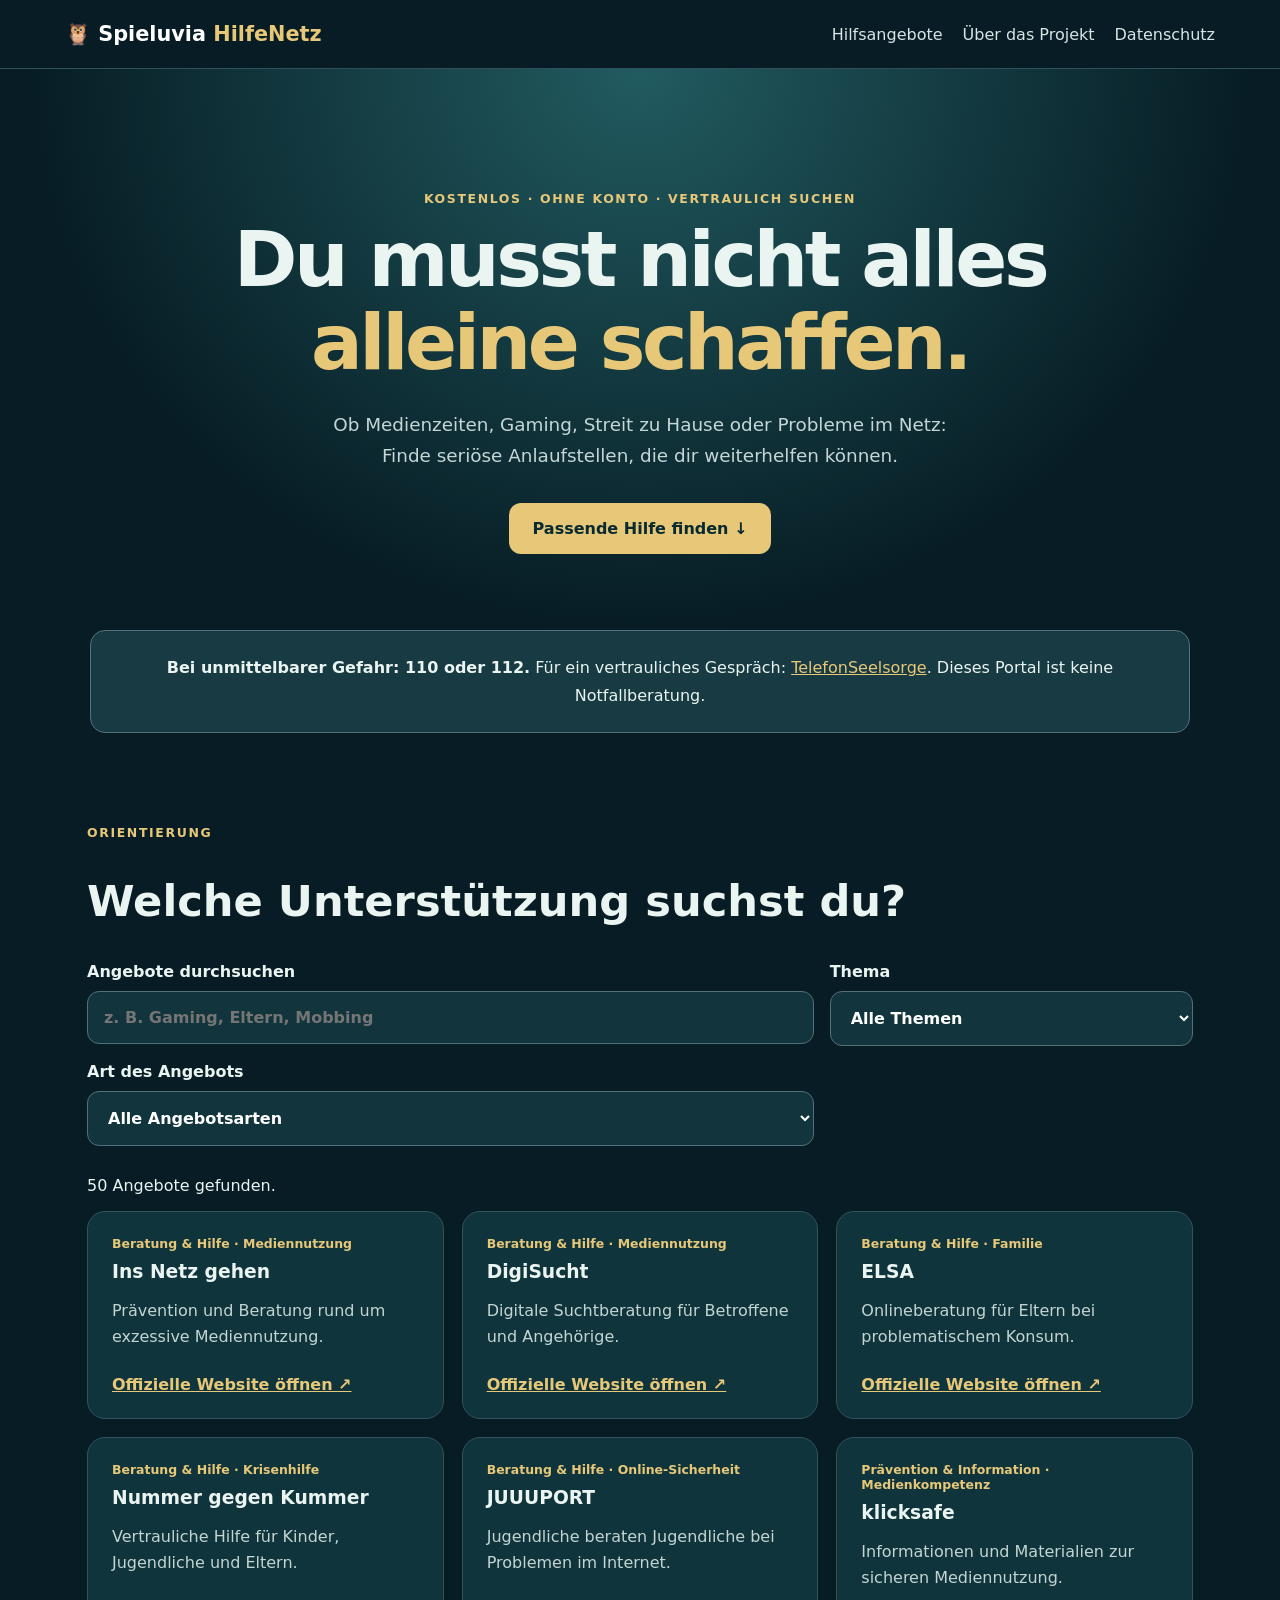
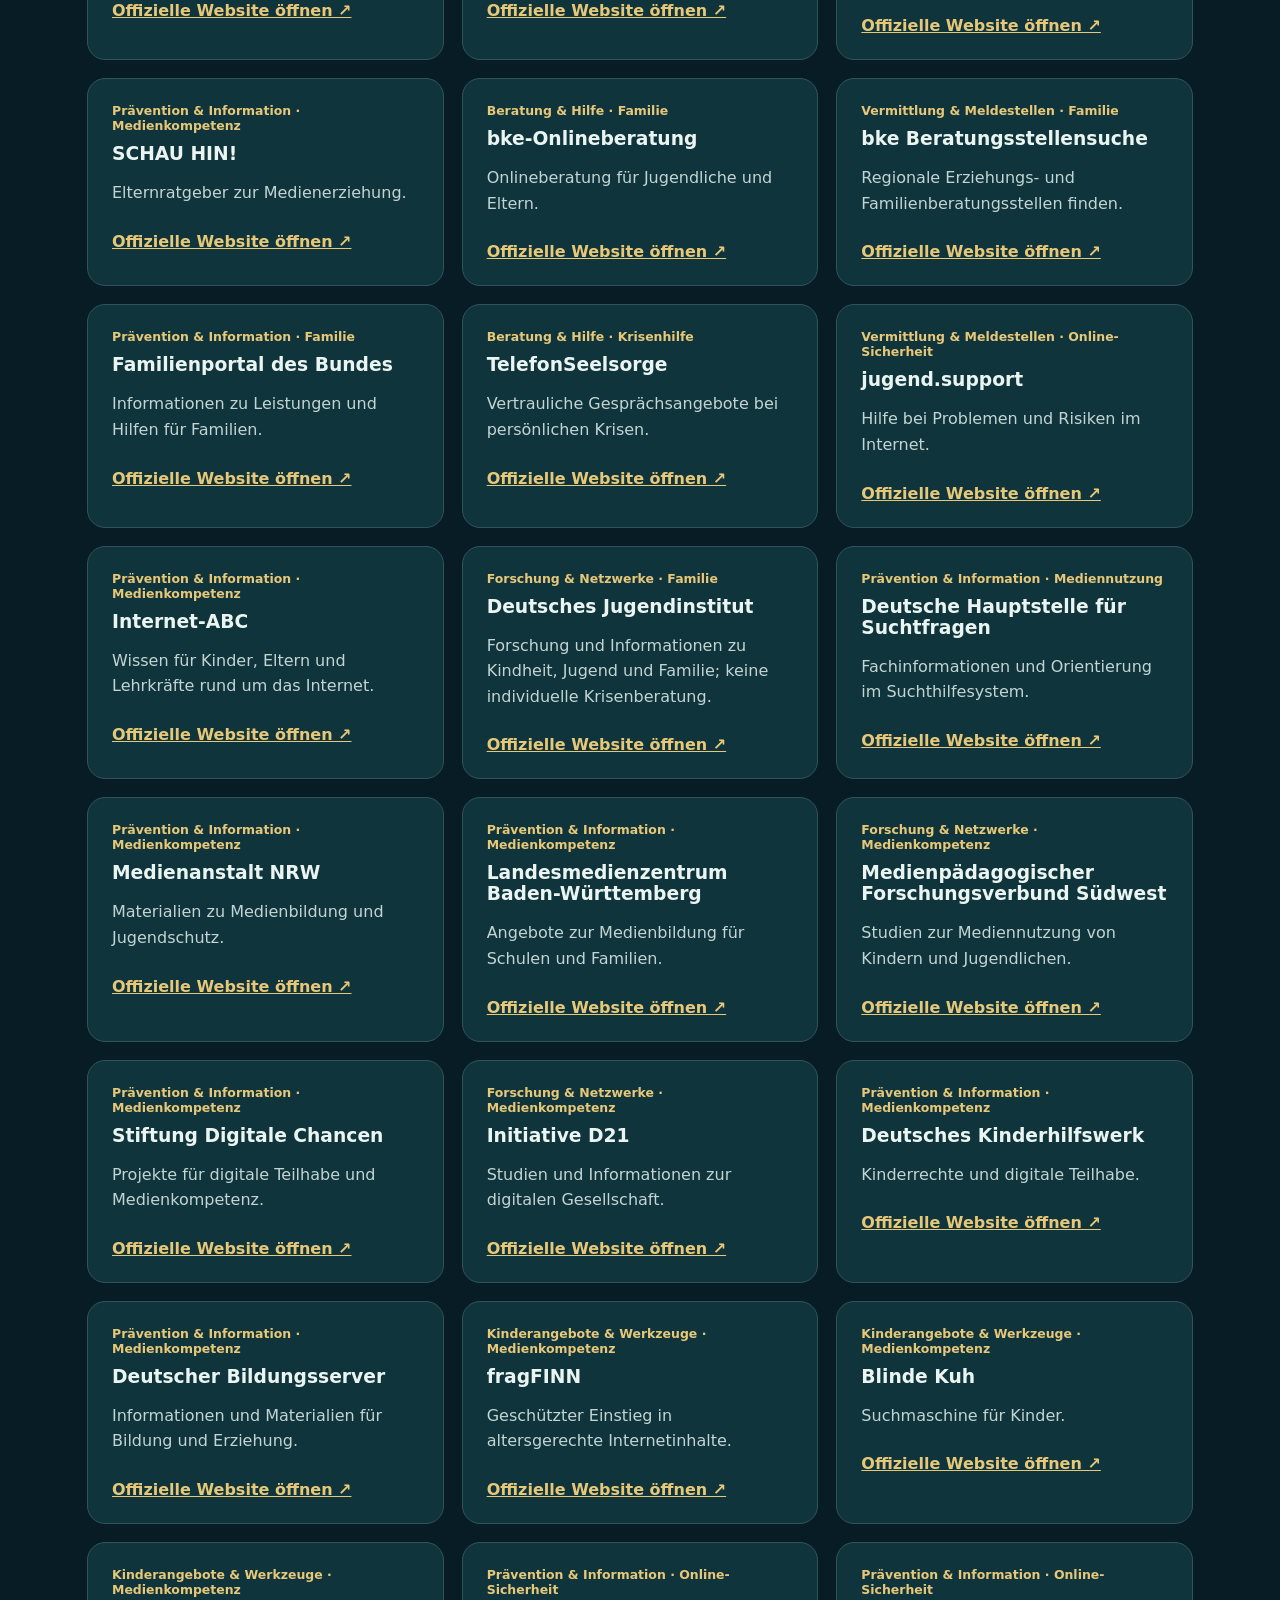
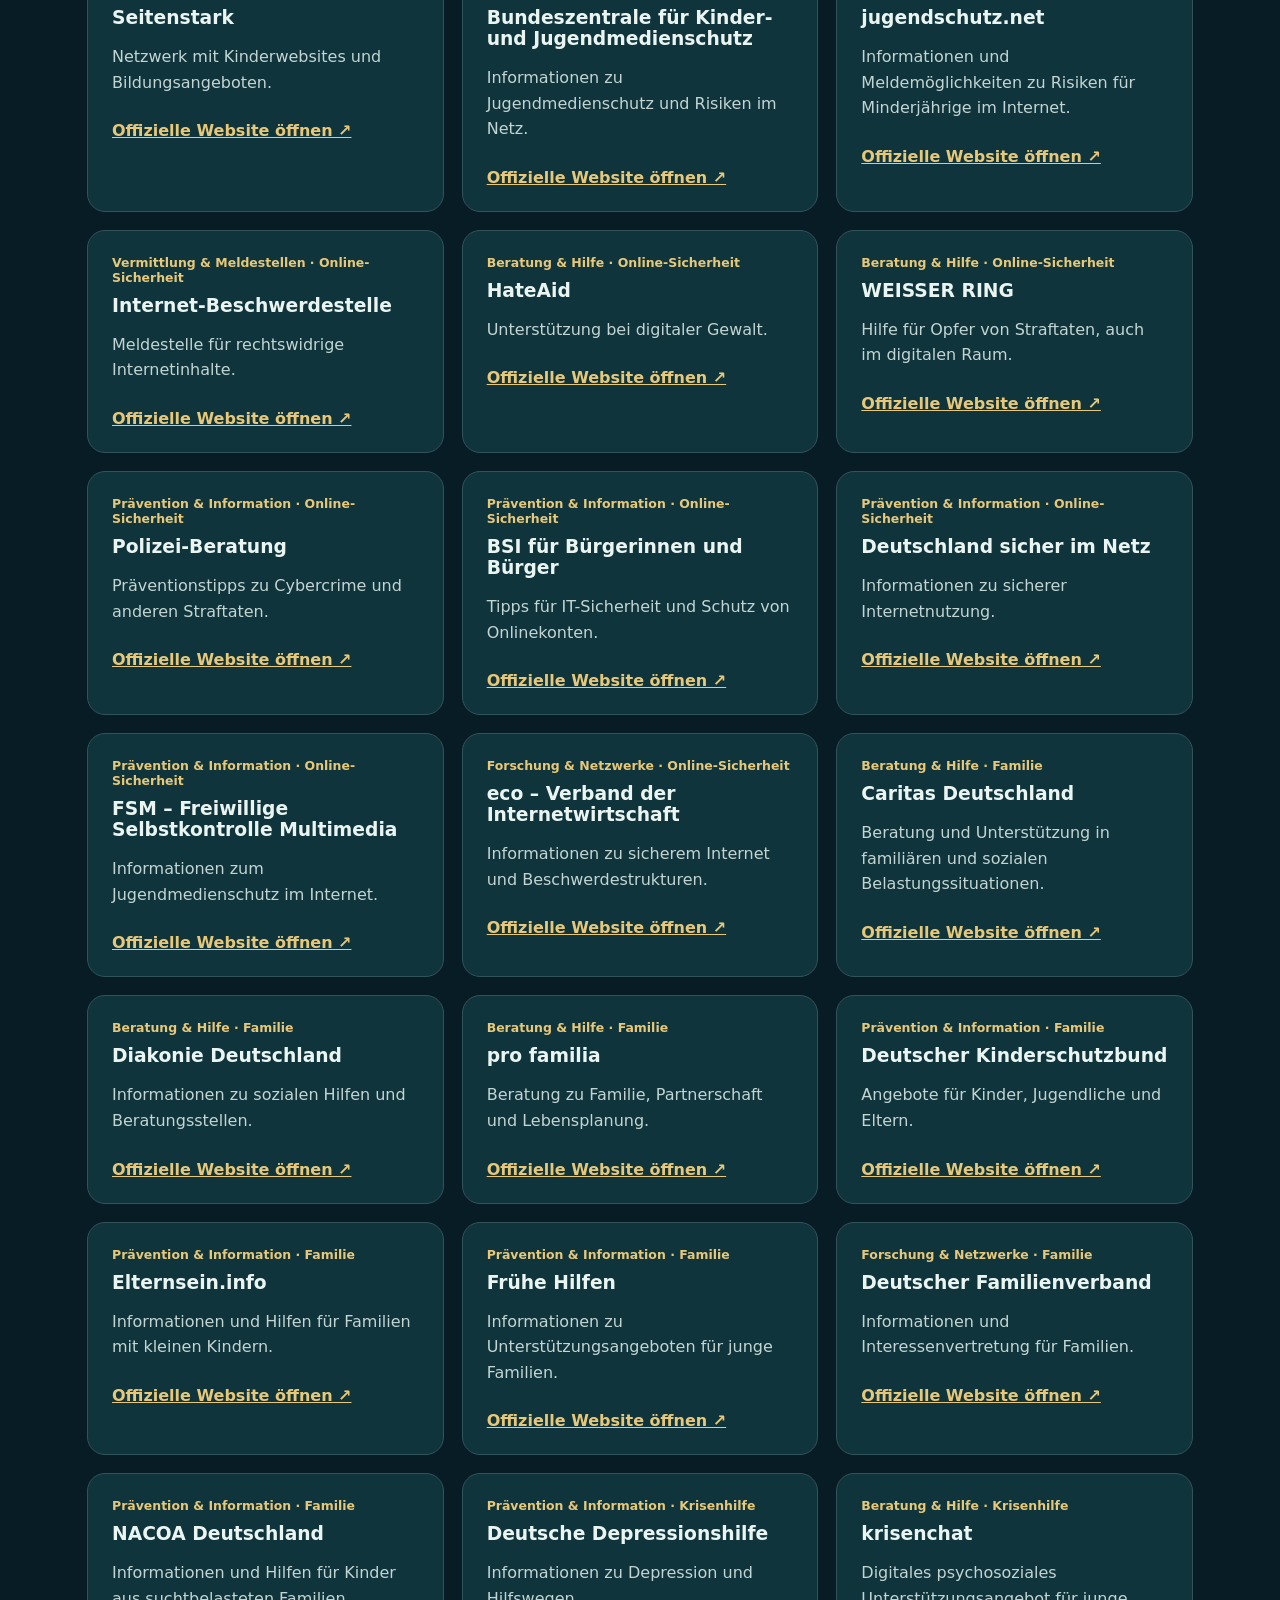
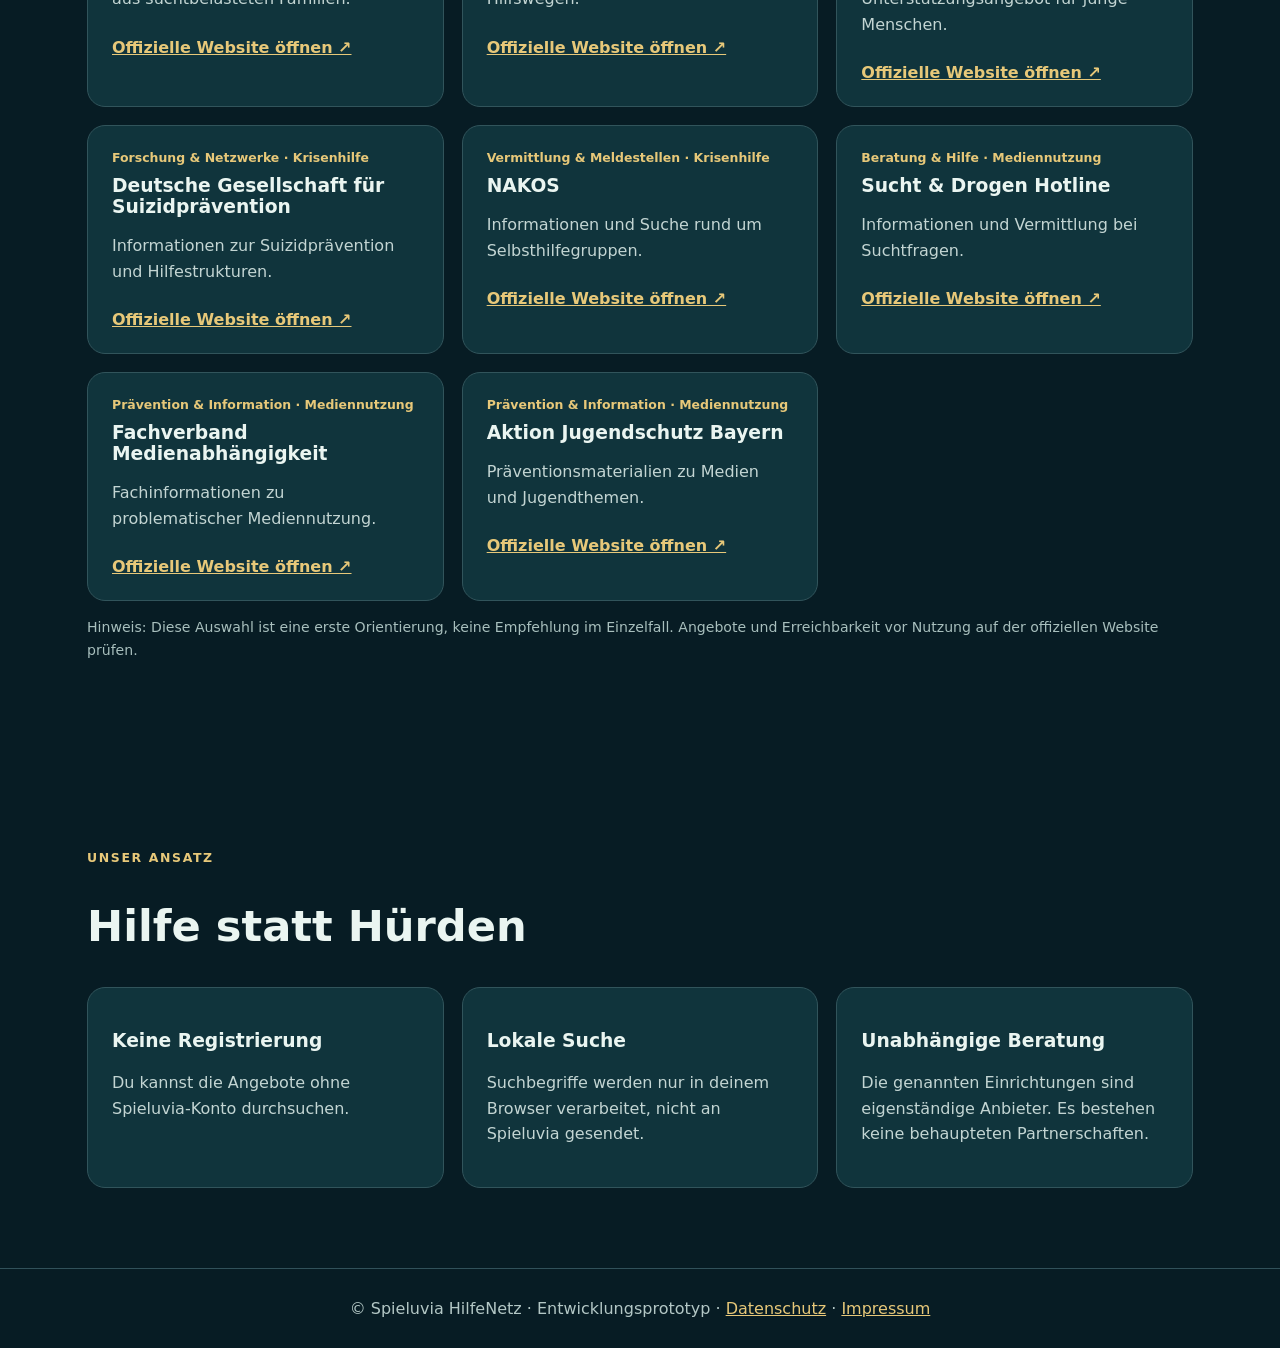
==== index.html @ 70db8ee9 "HilfeNetz: Filter nach Angebotsart in Homepage einbauen" ====
<!doctype html><html lang="de"><head><meta charset="utf-8"><meta name="viewport" content="width=device-width,initial-scale=1"><title>Spieluvia HilfeNetz – Hilfe finden</title><link rel="stylesheet" href="assets/style.css"></head><body><header class="top"><a class="brand" href="index.html">🦉 Spieluvia <span>HilfeNetz</span></a><nav><a href="#angebote">Hilfsangebote</a><a href="#sofunktionierts">Über das Projekt</a><a href="datenschutz.html">Datenschutz</a></nav></header><main><section class="hero"><p class="eyebrow">KOSTENLOS · OHNE KONTO · VERTRAULICH SUCHEN</p><h1>Du musst nicht alles <em>alleine schaffen.</em></h1><p>Ob Medienzeiten, Gaming, Streit zu Hause oder Probleme im Netz: Finde seriöse Anlaufstellen, die dir weiterhelfen können.</p><a class="button" href="#angebote">Passende Hilfe finden ↓</a></section><section class="urgent" aria-label="Notfallhilfe"><strong>Bei unmittelbarer Gefahr: 110 oder 112.</strong> Für ein vertrauliches Gespräch: <a href="https://www.telefonseelsorge.de/">TelefonSeelsorge</a>. Dieses Portal ist keine Notfallberatung.</section><section id="angebote" class="section"><p class="eyebrow">ORIENTIERUNG</p><h2>Welche Unterstützung suchst du?</h2><div class="filters"><label for="search">Angebote durchsuchen<input id="search" type="search" placeholder="z. B. Gaming, Eltern, Mobbing"></label><label for="category">Thema<select id="category"><option value="">Alle Themen</option><option>Medienkompetenz</option><option>Mediennutzung</option><option>Familie</option><option>Online-Sicherheit</option><option>Krisenhilfe</option></select></label><label for="kind">Art des Angebots<select id="kind"><option value="">Alle Angebotsarten</option><option>Beratung &amp; Hilfe</option><option>Vermittlung &amp; Meldestellen</option><option>Prävention &amp; Information</option><option>Forschung &amp; Netzwerke</option><option>Kinderangebote &amp; Werkzeuge</option></select></label></div><p id="count" aria-live="polite"></p><div id="cards" class="cards"></div><p class="small">Hinweis: Diese Auswahl ist eine erste Orientierung, keine Empfehlung im Einzelfall. Angebote und Erreichbarkeit vor Nutzung auf der offiziellen Website prüfen.</p></section><section id="sofunktionierts" class="section about"><p class="eyebrow">UNSER ANSATZ</p><h2>Hilfe statt Hürden</h2><div class="features"><article><h3>Keine Registrierung</h3><p>Du kannst die Angebote ohne Spieluvia-Konto durchsuchen.</p></article><article><h3>Lokale Suche</h3><p>Suchbegriffe werden nur in deinem Browser verarbeitet, nicht an Spieluvia gesendet.</p></article><article><h3>Unabhängige Beratung</h3><p>Die genannten Einrichtungen sind eigenständige Anbieter. Es bestehen keine behaupteten Partnerschaften.</p></article></div></section></main><footer>© Spieluvia HilfeNetz · Entwicklungsprototyp · <a href="datenschutz.html">Datenschutz</a> · <a href="impressum.html">Impressum</a></footer><script src="assets/app.js" defer></script></body></html>
---- assets/style.css ----
:root{font-family:system-ui,-apple-system,Segoe UI,sans-serif;color:#eaf5f1;background:#071c24}*{box-sizing:border-box}body{margin:0}a{color:#e7c879}.top{display:flex;justify-content:space-between;align-items:center;gap:20px;padding:22px max(5%,calc((100% - 1150px)/2));border-bottom:1px solid #31515a}.brand{font-weight:800;font-size:1.3rem;text-decoration:none;color:white}.brand span{color:#e7c879}nav{display:flex;gap:20px;flex-wrap:wrap}nav a{color:#d8e5e4;text-decoration:none}.hero{padding:110px 6% 100px;text-align:center;background:radial-gradient(ellipse at top,#215b60,#071c24 68%)}.hero h1{font-size:clamp(2.6rem,6vw,5rem);max-width:850px;margin:12px auto;line-height:1.08;letter-spacing:-.045em}.hero em{color:#e7c879;font-style:normal}.hero>p:not(.eyebrow){max-width:650px;margin:24px auto 32px;color:#c5d6d6;font-size:1.15rem;line-height:1.7}.eyebrow{color:#e7c879;font-weight:800;letter-spacing:.13em;font-size:.78rem}.button{display:inline-block;background:#e7c879;color:#092a31;text-decoration:none;font-weight:800;border-radius:12px;padding:16px 24px}.urgent{max-width:1100px;margin:-24px auto 0;position:relative;background:#173a43;border:1px solid #53717a;border-radius:15px;padding:23px;text-align:center;line-height:1.7}.section{max-width:1150px;margin:0 auto;padding:80px 22px}.section h2{font-size:clamp(1.8rem,4vw,2.7rem)}.filters{display:grid;grid-template-columns:2fr 1fr;gap:16px;margin:30px 0}label{font-weight:650;display:block}input,select{display:block;width:100%;margin-top:10px;background:#12353d;border:1px solid #527079;color:white;border-radius:12px;padding:16px;font:inherit}.cards{display:grid;grid-template-columns:repeat(3,minmax(0,1fr));gap:18px}.card,.features article{background:#10343c;border:1px solid #31545b;border-radius:18px;padding:24px}.card h3{margin:10px 0}.card p{color:#c3d5d3;line-height:1.6}.tag{color:#e7c879;font-size:.78rem;font-weight:800}.card a{display:inline-block;margin-top:10px;font-weight:700}.small{color:#a8bfbd;font-size:.88rem;line-height:1.7}.features{display:grid;grid-template-columns:repeat(3,1fr);gap:18px}.features p{color:#c3d5d3;line-height:1.6}footer{text-align:center;border-top:1px solid #31515a;padding:30px;color:#b3c7c5}@media(max-width:750px){.top{align-items:flex-start;flex-direction:column;padding:20px}.hero{padding:75px 20px}.urgent{margin:0 14px}.filters,.cards,.features{grid-template-columns:1fr}.section{padding:55px 18px}}
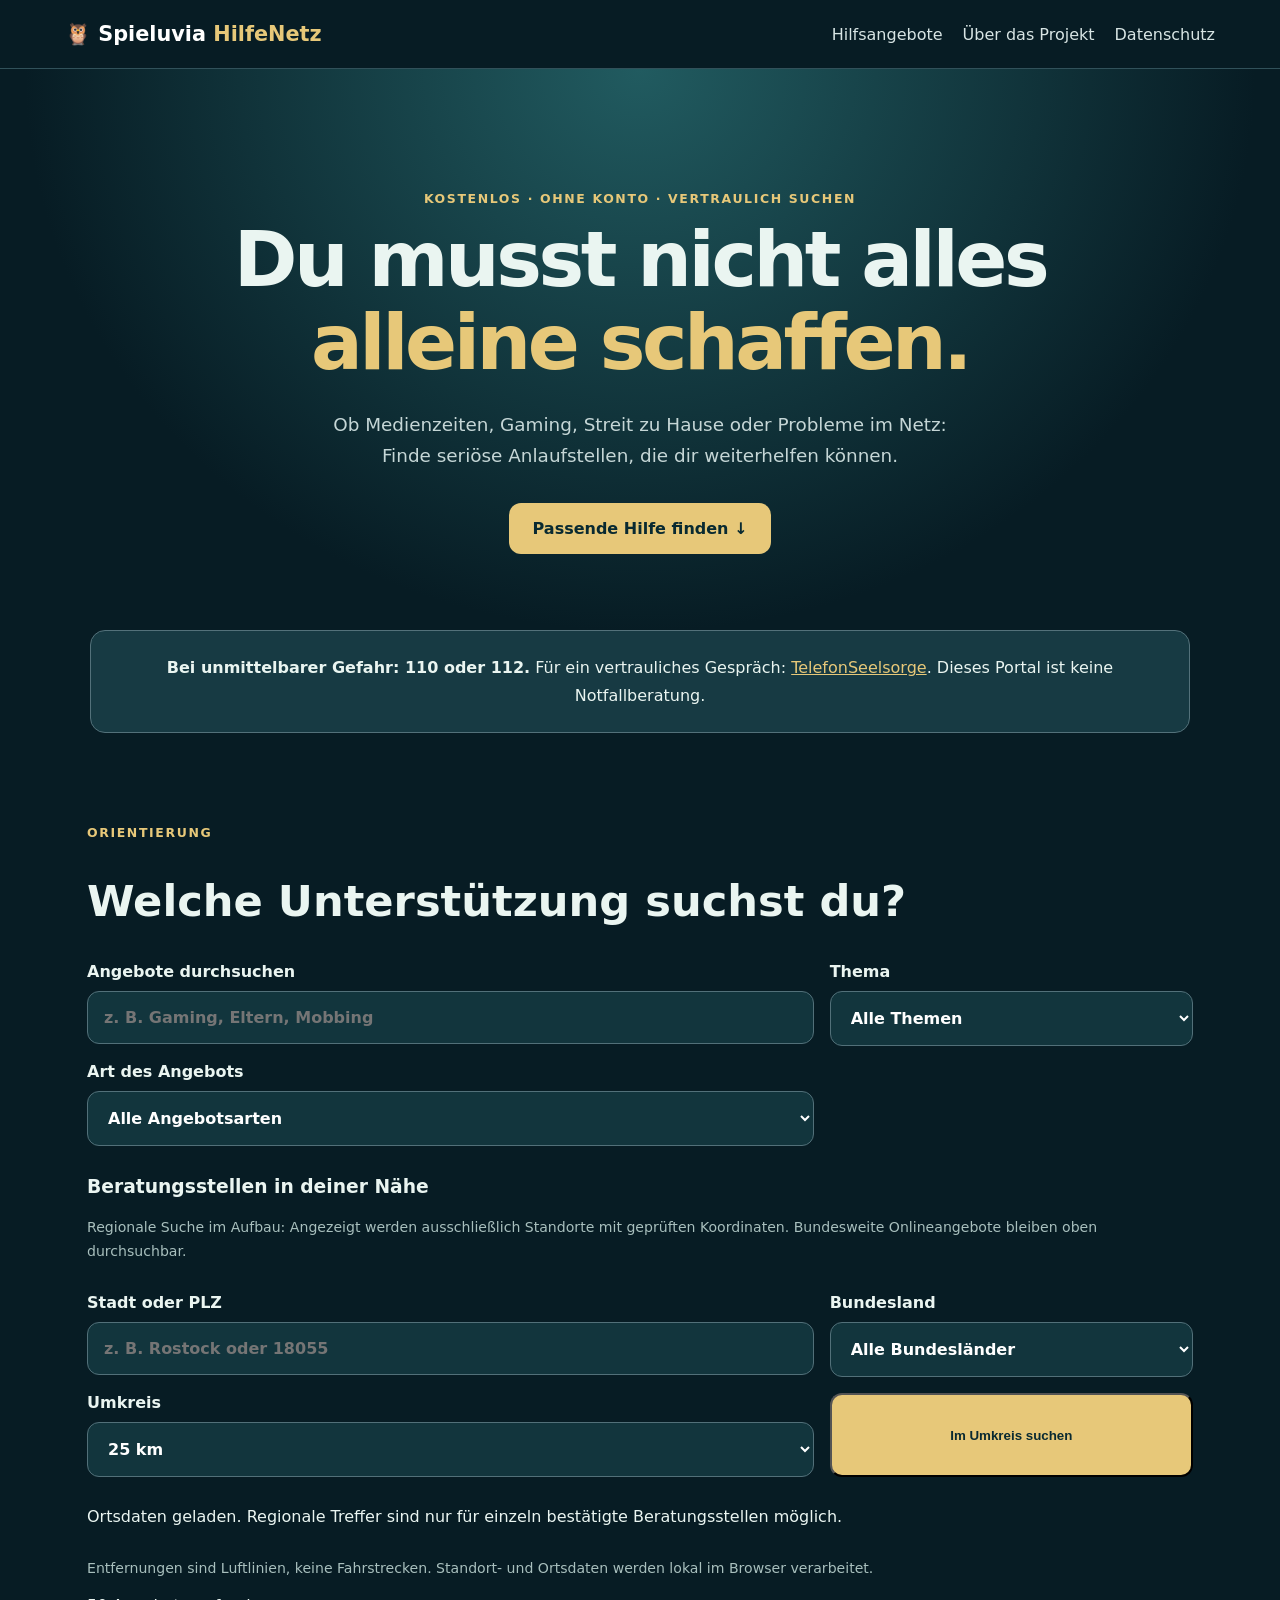
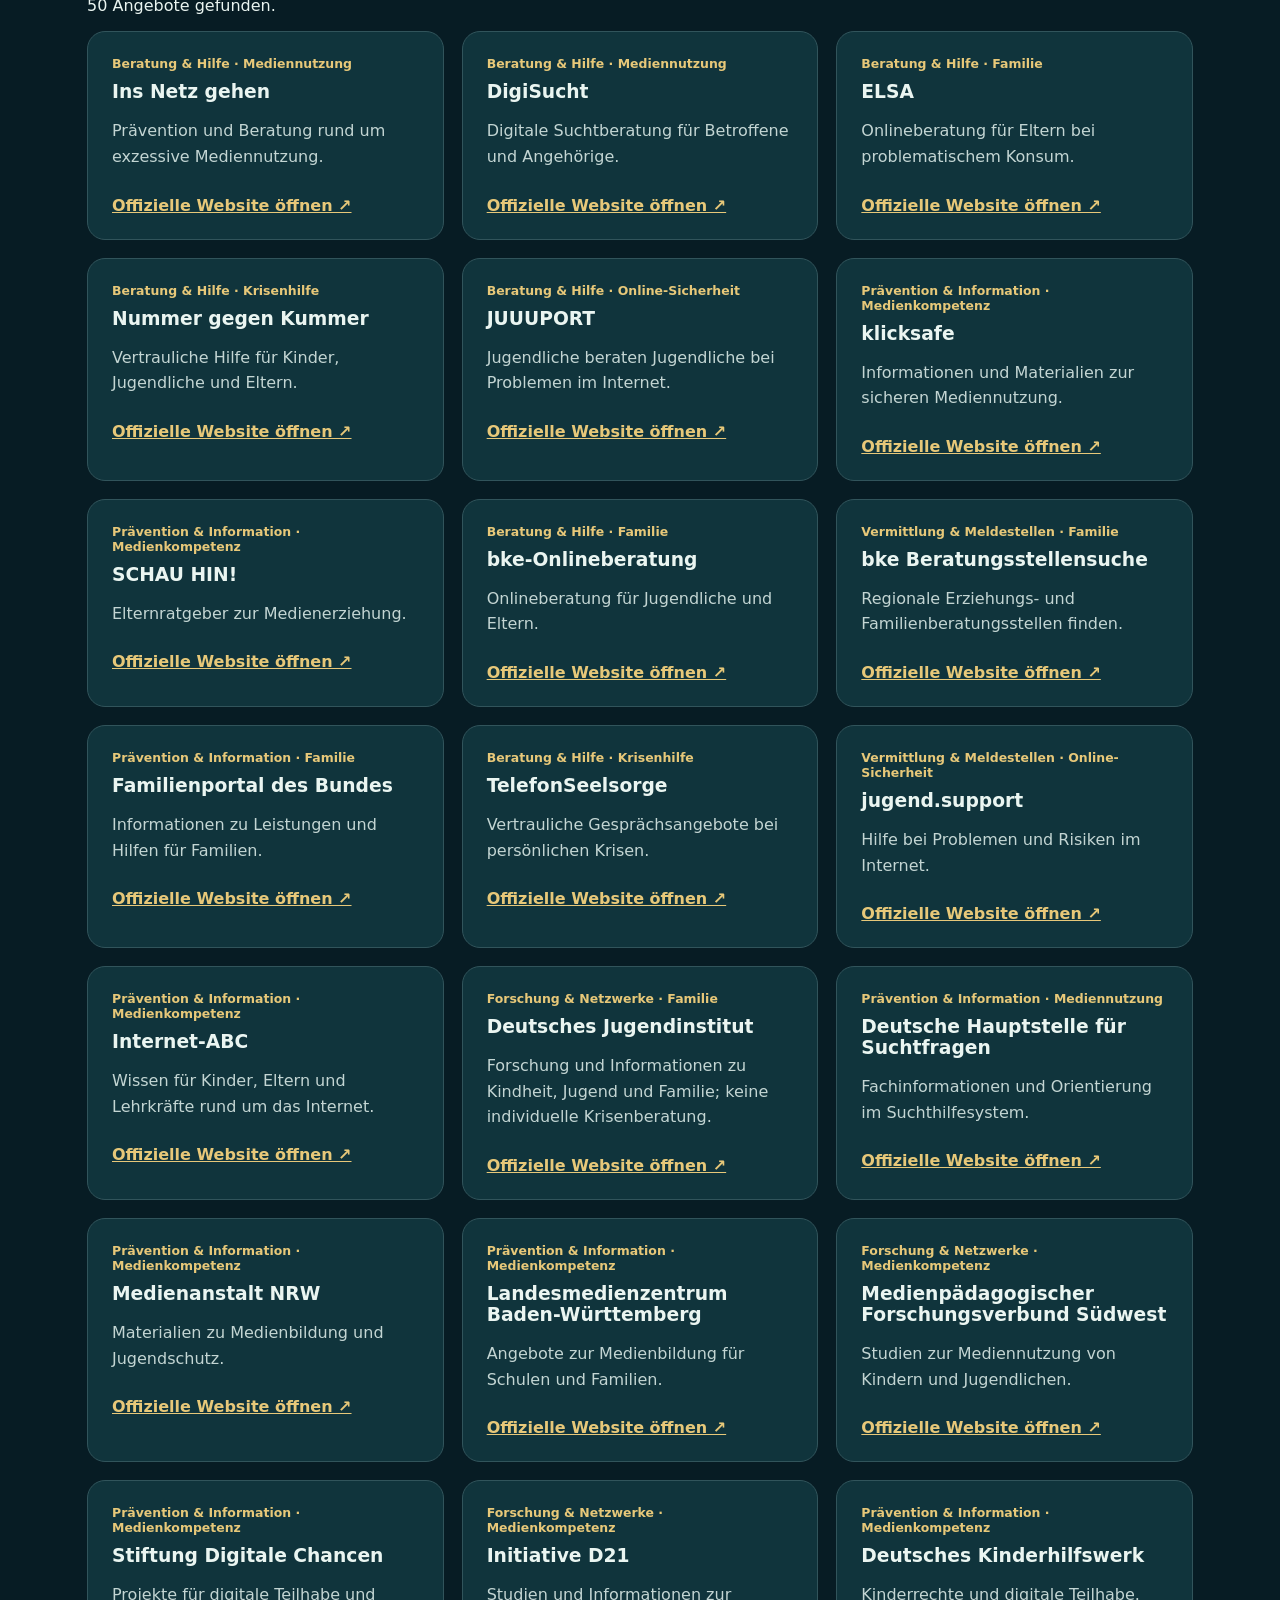
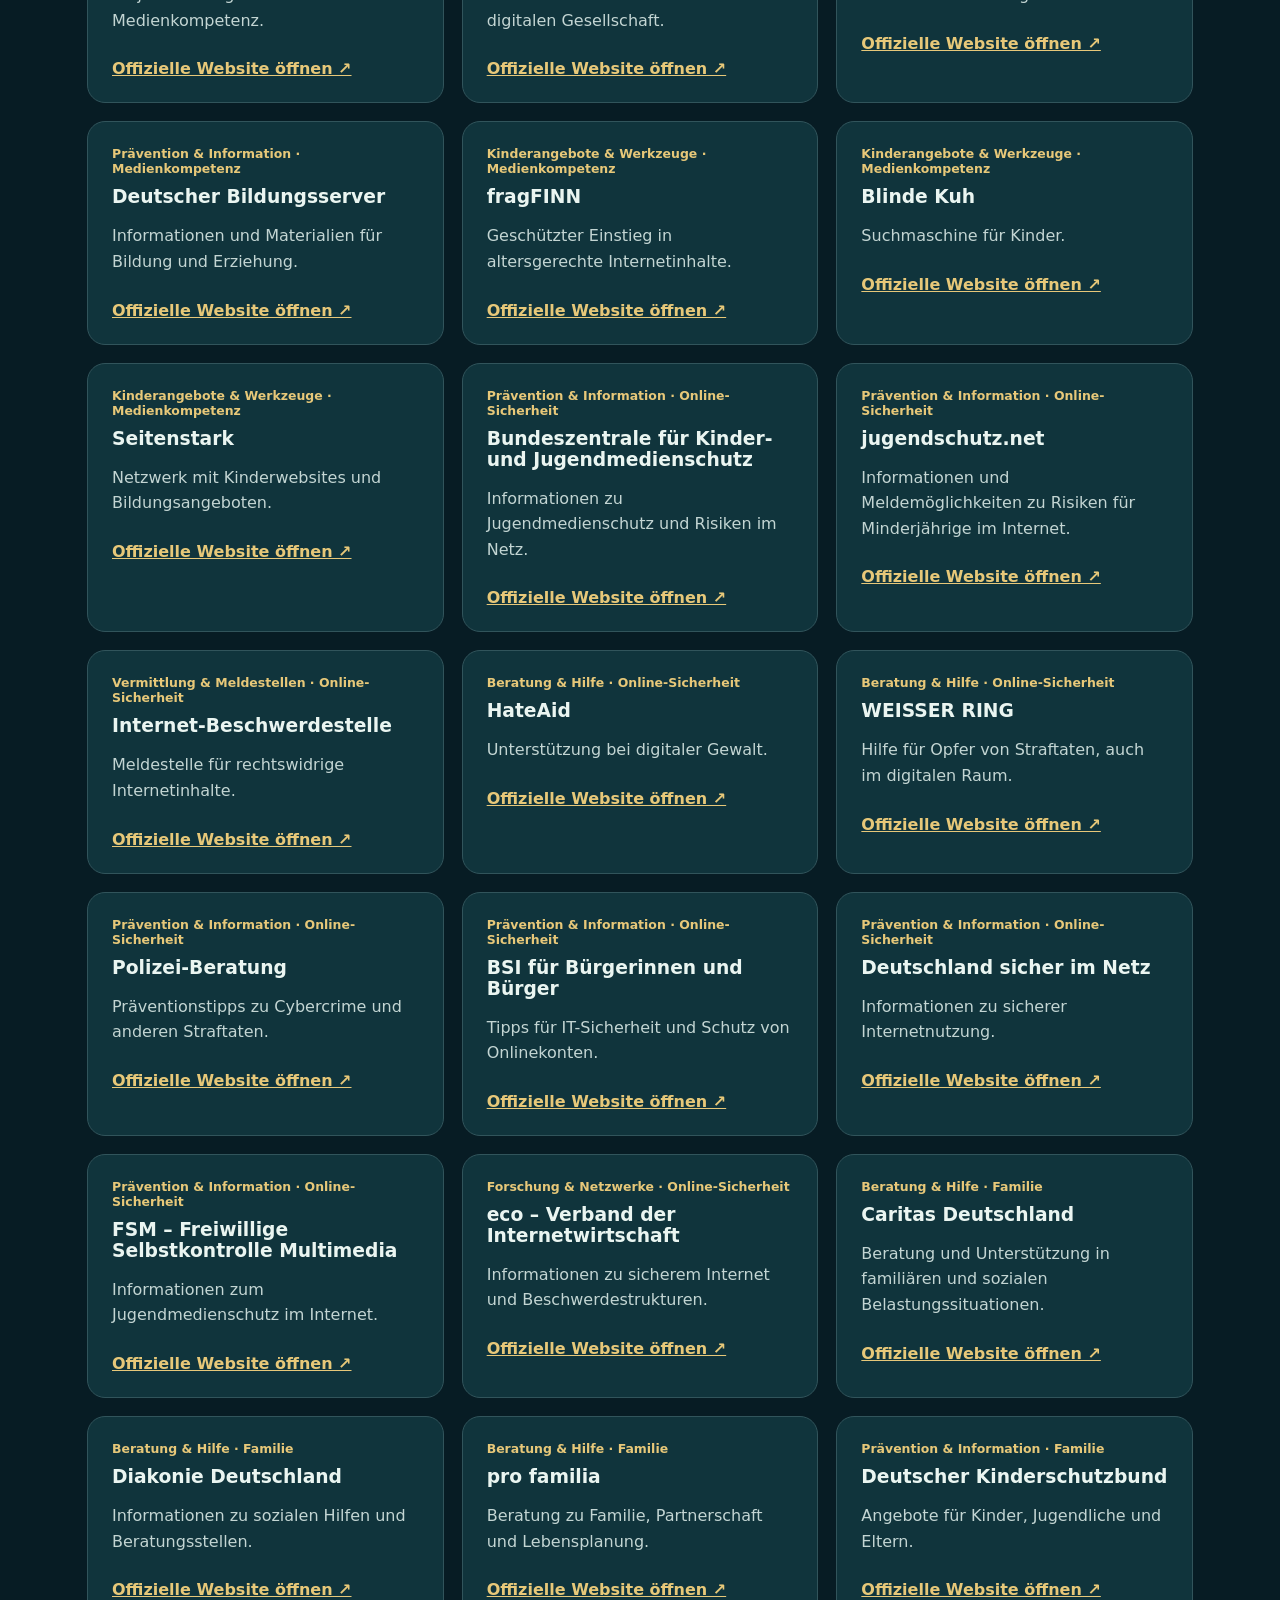
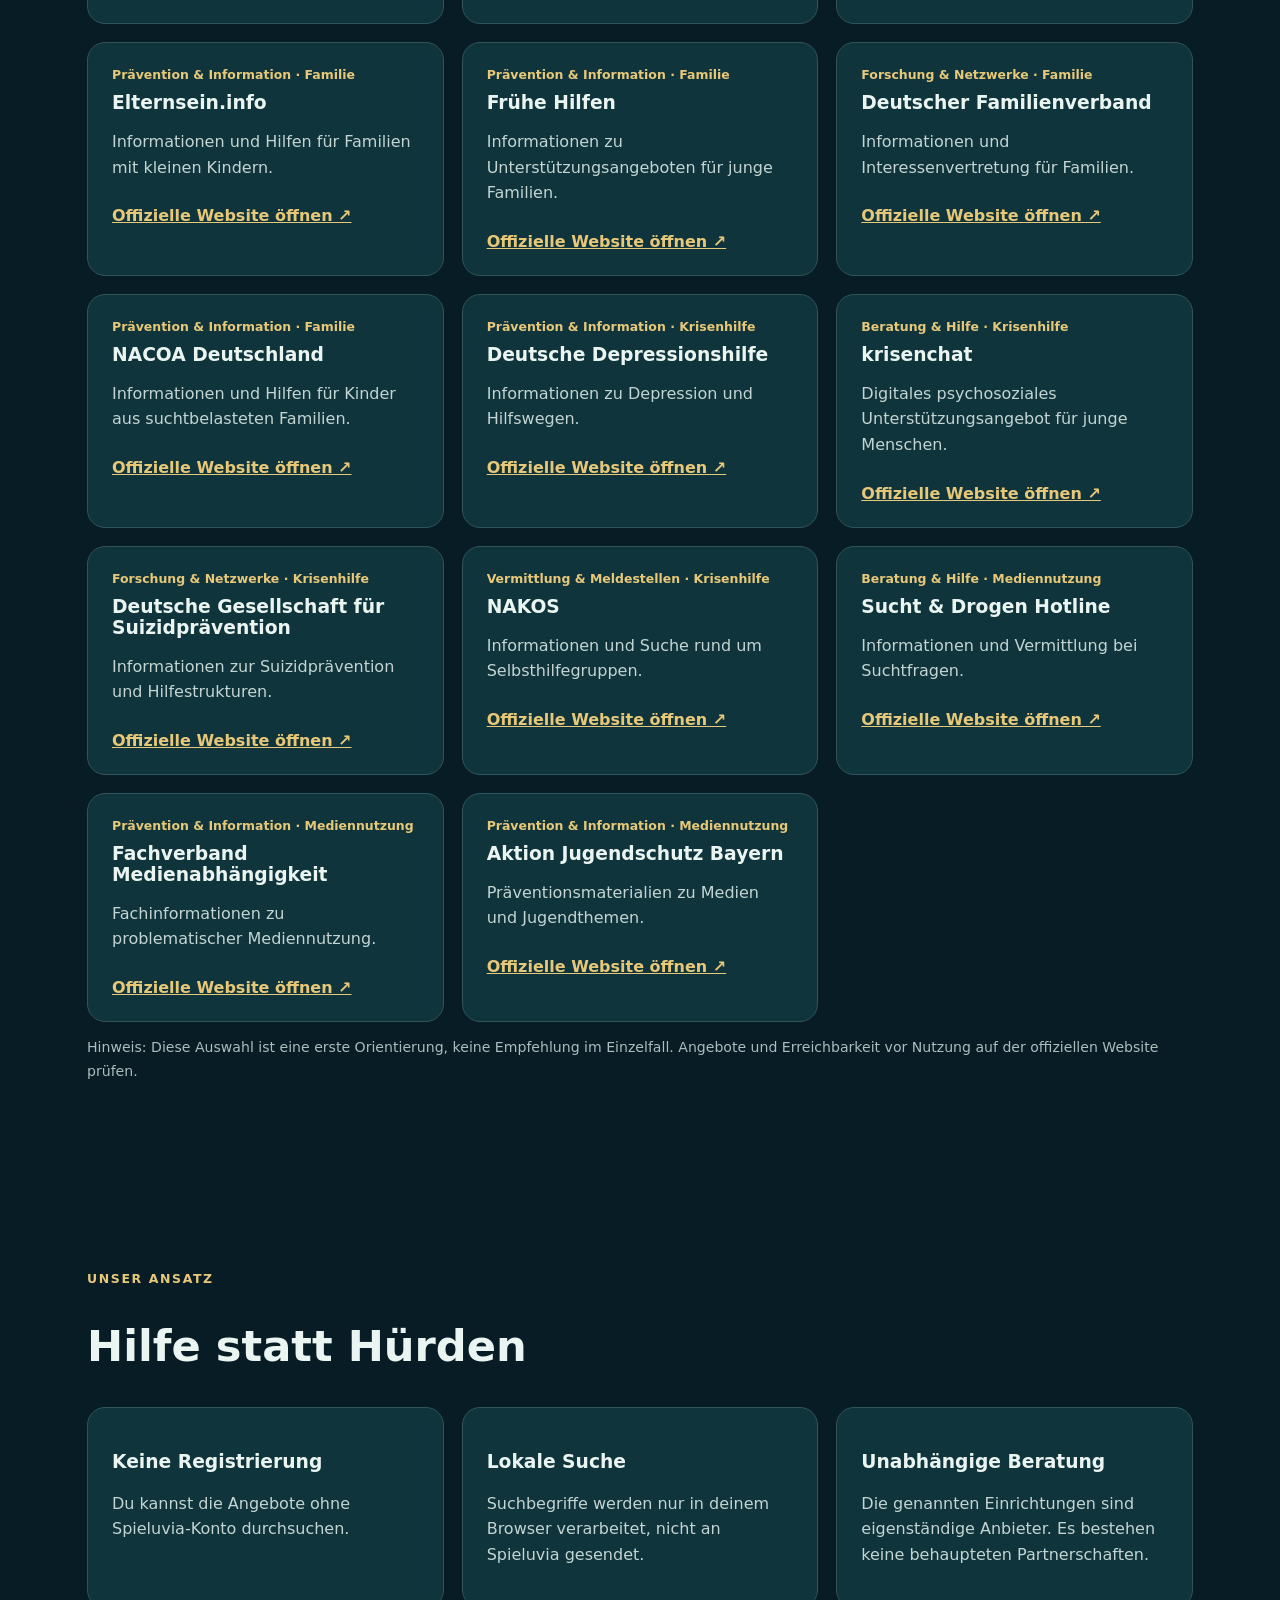
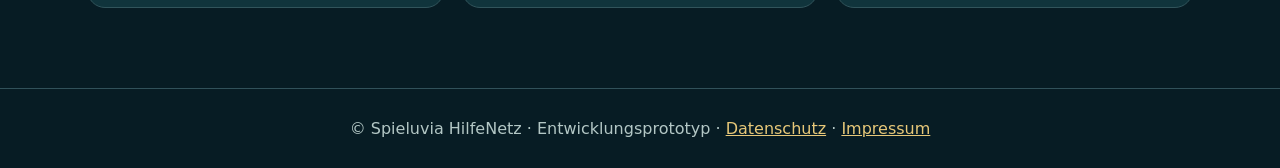
==== commit 29ed3919: "Regionale PLZ/Stadt-Suche mit Bundesland und Radius auf Homepage ergänzen" ====
--- a/index.html
+++ b/index.html
@@ -1 +1 @@
-<!doctype html><html lang="de"><head><meta charset="utf-8"><meta name="viewport" content="width=device-width,initial-scale=1"><title>Spieluvia HilfeNetz – Hilfe finden</title><link rel="stylesheet" href="assets/style.css"></head><body><header class="top"><a class="brand" href="index.html">🦉 Spieluvia <span>HilfeNetz</span></a><nav><a href="#angebote">Hilfsangebote</a><a href="#sofunktionierts">Über das Projekt</a><a href="datenschutz.html">Datenschutz</a></nav></header><main><section class="hero"><p class="eyebrow">KOSTENLOS · OHNE KONTO · VERTRAULICH SUCHEN</p><h1>Du musst nicht alles <em>alleine schaffen.</em></h1><p>Ob Medienzeiten, Gaming, Streit zu Hause oder Probleme im Netz: Finde seriöse Anlaufstellen, die dir weiterhelfen können.</p><a class="button" href="#angebote">Passende Hilfe finden ↓</a></section><section class="urgent" aria-label="Notfallhilfe"><strong>Bei unmittelbarer Gefahr: 110 oder 112.</strong> Für ein vertrauliches Gespräch: <a href="https://www.telefonseelsorge.de/">TelefonSeelsorge</a>. Dieses Portal ist keine Notfallberatung.</section><section id="angebote" class="section"><p class="eyebrow">ORIENTIERUNG</p><h2>Welche Unterstützung suchst du?</h2><div class="filters"><label for="search">Angebote durchsuchen<input id="search" type="search" placeholder="z. B. Gaming, Eltern, Mobbing"></label><label for="category">Thema<select id="category"><option value="">Alle Themen</option><option>Medienkompetenz</option><option>Mediennutzung</option><option>Familie</option><option>Online-Sicherheit</option><option>Krisenhilfe</option></select></label><label for="kind">Art des Angebots<select id="kind"><option value="">Alle Angebotsarten</option><option>Beratung &amp; Hilfe</option><option>Vermittlung &amp; Meldestellen</option><option>Prävention &amp; Information</option><option>Forschung &amp; Netzwerke</option><option>Kinderangebote &amp; Werkzeuge</option></select></label></div><p id="count" aria-live="polite"></p><div id="cards" class="cards"></div><p class="small">Hinweis: Diese Auswahl ist eine erste Orientierung, keine Empfehlung im Einzelfall. Angebote und Erreichbarkeit vor Nutzung auf der offiziellen Website prüfen.</p></section><section id="sofunktionierts" class="section about"><p class="eyebrow">UNSER ANSATZ</p><h2>Hilfe statt Hürden</h2><div class="features"><article><h3>Keine Registrierung</h3><p>Du kannst die Angebote ohne Spieluvia-Konto durchsuchen.</p></article><article><h3>Lokale Suche</h3><p>Suchbegriffe werden nur in deinem Browser verarbeitet, nicht an Spieluvia gesendet.</p></article><article><h3>Unabhängige Beratung</h3><p>Die genannten Einrichtungen sind eigenständige Anbieter. Es bestehen keine behaupteten Partnerschaften.</p></article></div></section></main><footer>© Spieluvia HilfeNetz · Entwicklungsprototyp · <a href="datenschutz.html">Datenschutz</a> · <a href="impressum.html">Impressum</a></footer><script src="assets/app.js" defer></script></body></html>+<!doctype html><html lang="de"><head><meta charset="utf-8"><meta name="viewport" content="width=device-width,initial-scale=1"><title>Spieluvia HilfeNetz – Hilfe finden</title><link rel="stylesheet" href="assets/style.css"></head><body><header class="top"><a class="brand" href="index.html">🦉 Spieluvia <span>HilfeNetz</span></a><nav><a href="#angebote">Hilfsangebote</a><a href="#sofunktionierts">Über das Projekt</a><a href="datenschutz.html">Datenschutz</a></nav></header><main><section class="hero"><p class="eyebrow">KOSTENLOS · OHNE KONTO · VERTRAULICH SUCHEN</p><h1>Du musst nicht alles <em>alleine schaffen.</em></h1><p>Ob Medienzeiten, Gaming, Streit zu Hause oder Probleme im Netz: Finde seriöse Anlaufstellen, die dir weiterhelfen können.</p><a class="button" href="#angebote">Passende Hilfe finden ↓</a></section><section class="urgent" aria-label="Notfallhilfe"><strong>Bei unmittelbarer Gefahr: 110 oder 112.</strong> Für ein vertrauliches Gespräch: <a href="https://www.telefonseelsorge.de/">TelefonSeelsorge</a>. Dieses Portal ist keine Notfallberatung.</section><section id="angebote" class="section"><p class="eyebrow">ORIENTIERUNG</p><h2>Welche Unterstützung suchst du?</h2><div class="filters"><label for="search">Angebote durchsuchen<input id="search" type="search" placeholder="z. B. Gaming, Eltern, Mobbing"></label><label for="category">Thema<select id="category"><option value="">Alle Themen</option><option>Medienkompetenz</option><option>Mediennutzung</option><option>Familie</option><option>Online-Sicherheit</option><option>Krisenhilfe</option></select></label><label for="kind">Art des Angebots<select id="kind"><option value="">Alle Angebotsarten</option><option>Beratung &amp; Hilfe</option><option>Vermittlung &amp; Meldestellen</option><option>Prävention &amp; Information</option><option>Forschung &amp; Netzwerke</option><option>Kinderangebote &amp; Werkzeuge</option></select></label></div><section aria-label="Regionale Umkreissuche"><h3>Beratungsstellen in deiner Nähe</h3><p class="small">Regionale Suche im Aufbau: Angezeigt werden ausschließlich Standorte mit geprüften Koordinaten. Bundesweite Onlineangebote bleiben oben durchsuchbar.</p><form id="geo-form" class="filters"><label for="place">Stadt oder PLZ<input id="place" placeholder="z. B. Rostock oder 18055" autocomplete="off" required></label><label for="state">Bundesland<select id="state"><option value="">Alle Bundesländer</option><option>Baden-Württemberg</option><option>Bayern</option><option>Berlin</option><option>Brandenburg</option><option>Bremen</option><option>Hamburg</option><option>Hessen</option><option>Mecklenburg-Vorpommern</option><option>Niedersachsen</option><option>Nordrhein-Westfalen</option><option>Rheinland-Pfalz</option><option>Saarland</option><option>Sachsen</option><option>Sachsen-Anhalt</option><option>Schleswig-Holstein</option><option>Thüringen</option></select></label><label for="radius">Umkreis<select id="radius"><option value="10">10 km</option><option value="25" selected>25 km</option><option value="50">50 km</option><option value="100">100 km</option></select></label><button class="button" type="submit">Im Umkreis suchen</button></form><p id="geo-status" role="status" aria-live="polite">Regionale Orts- und Standortdaten werden vorbereitet.</p><div id="local-results" class="cards"></div><p class="small">Entfernungen sind Luftlinien, keine Fahrstrecken. Standort- und Ortsdaten werden lokal im Browser verarbeitet.</p></section><p id="count" aria-live="polite"></p><div id="cards" class="cards"></div><p class="small">Hinweis: Diese Auswahl ist eine erste Orientierung, keine Empfehlung im Einzelfall. Angebote und Erreichbarkeit vor Nutzung auf der offiziellen Website prüfen.</p></section><section id="sofunktionierts" class="section about"><p class="eyebrow">UNSER ANSATZ</p><h2>Hilfe statt Hürden</h2><div class="features"><article><h3>Keine Registrierung</h3><p>Du kannst die Angebote ohne Spieluvia-Konto durchsuchen.</p></article><article><h3>Lokale Suche</h3><p>Suchbegriffe werden nur in deinem Browser verarbeitet, nicht an Spieluvia gesendet.</p></article><article><h3>Unabhängige Beratung</h3><p>Die genannten Einrichtungen sind eigenständige Anbieter. Es bestehen keine behaupteten Partnerschaften.</p></article></div></section></main><footer>© Spieluvia HilfeNetz · Entwicklungsprototyp · <a href="datenschutz.html">Datenschutz</a> · <a href="impressum.html">Impressum</a></footer><script src="assets/app.js" defer></script><script src="assets/geo.js" defer></script></body></html>
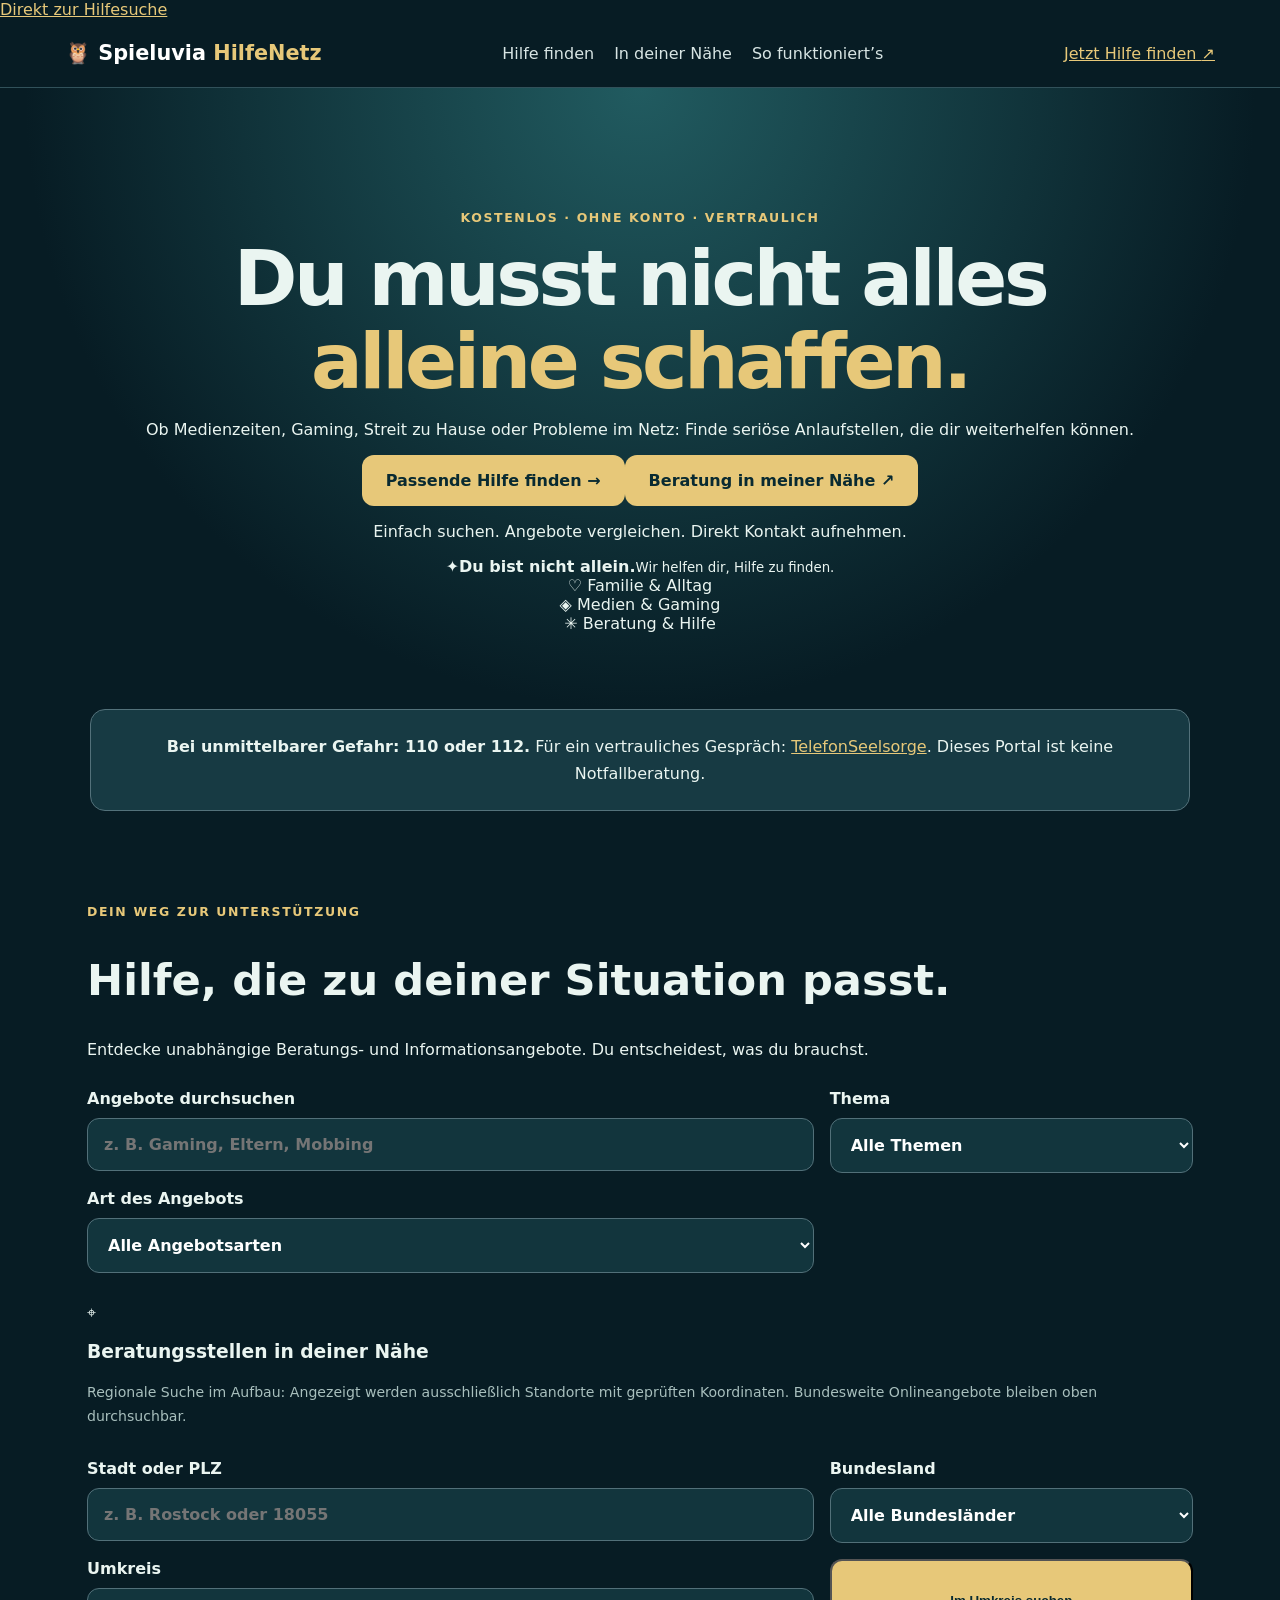
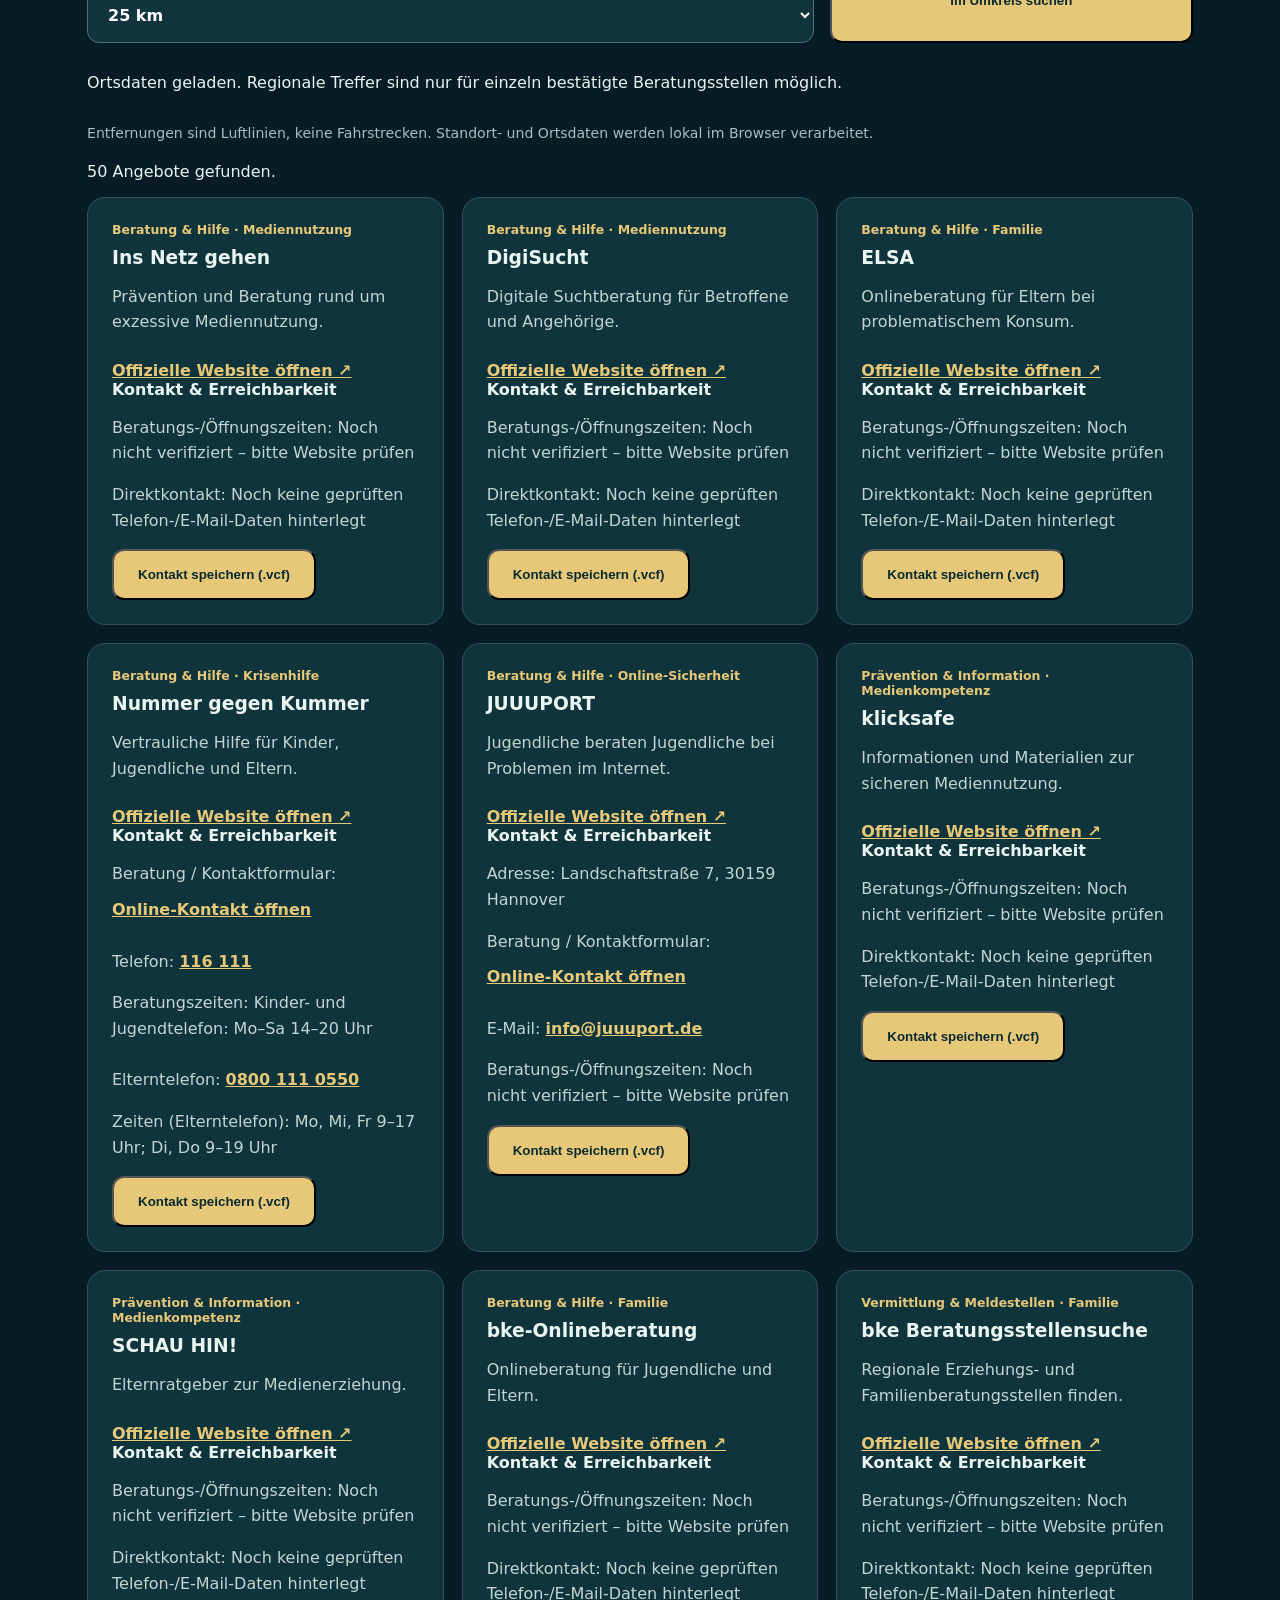
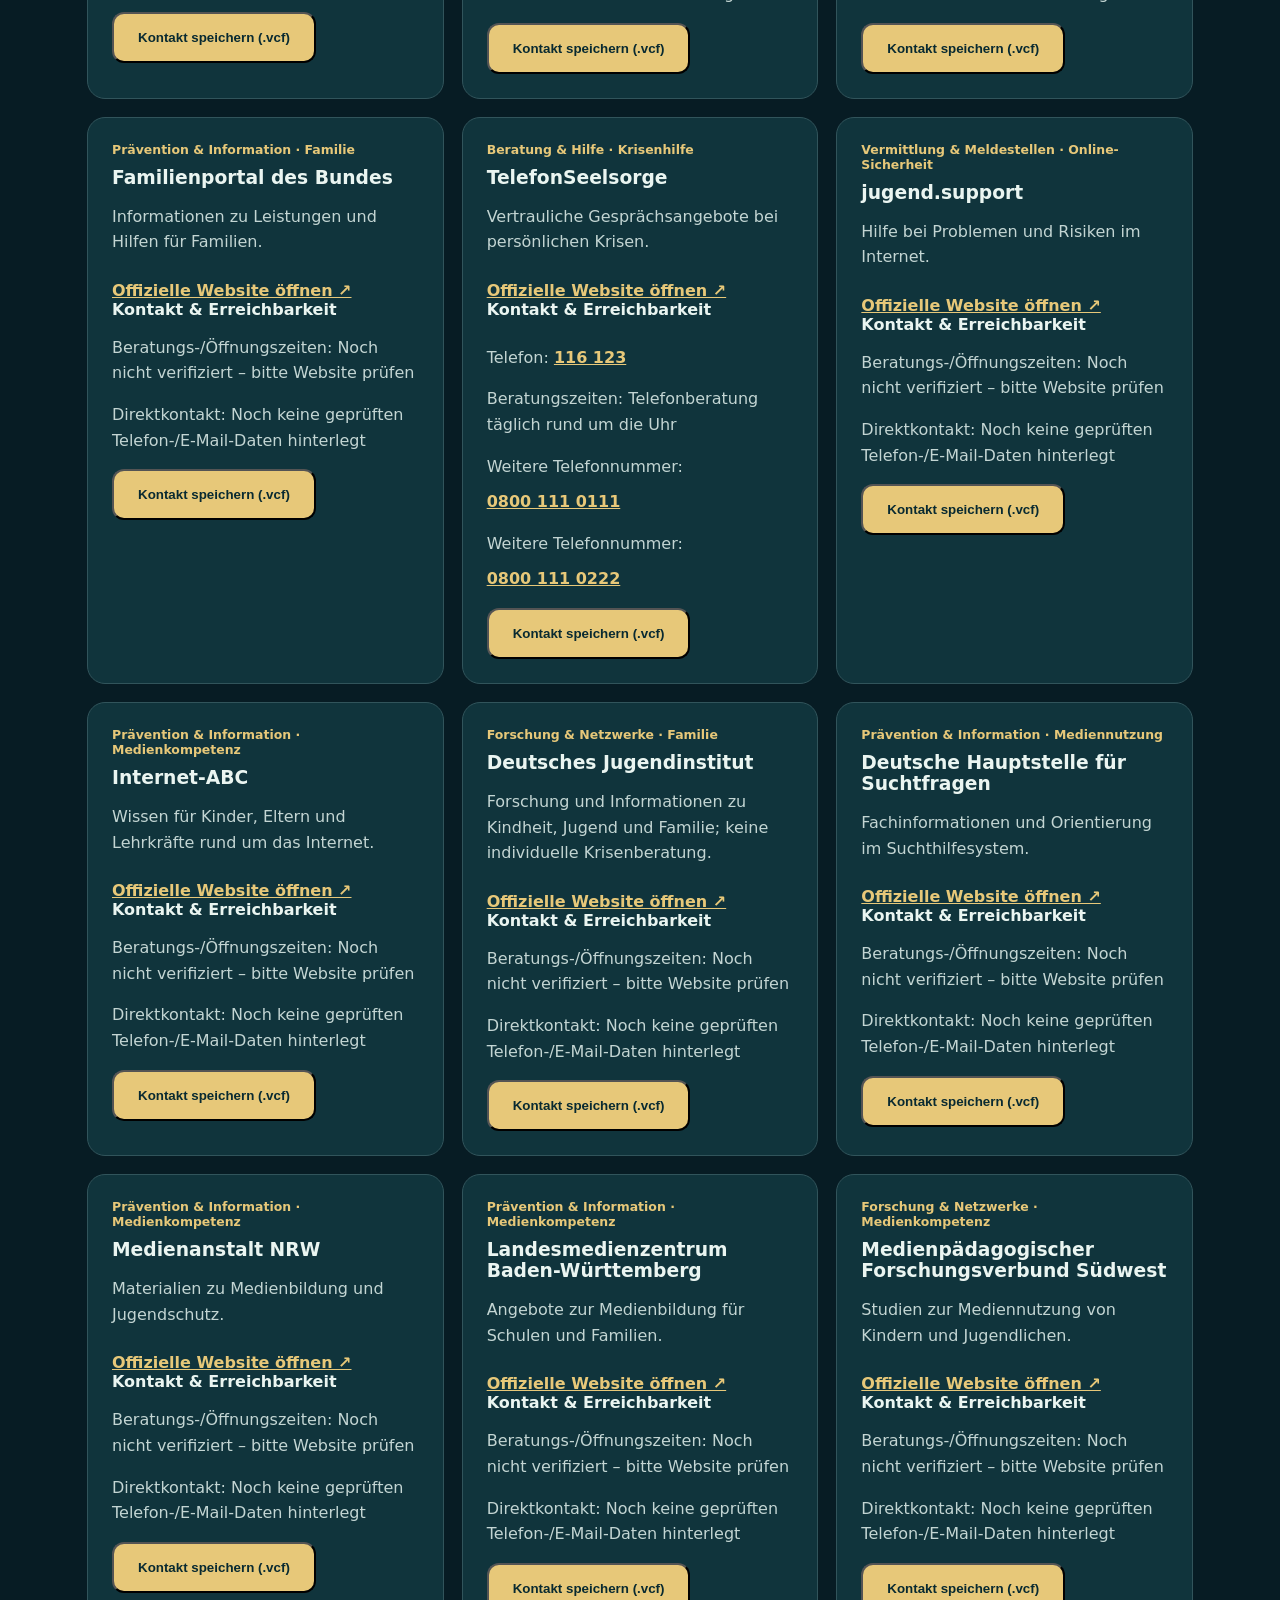
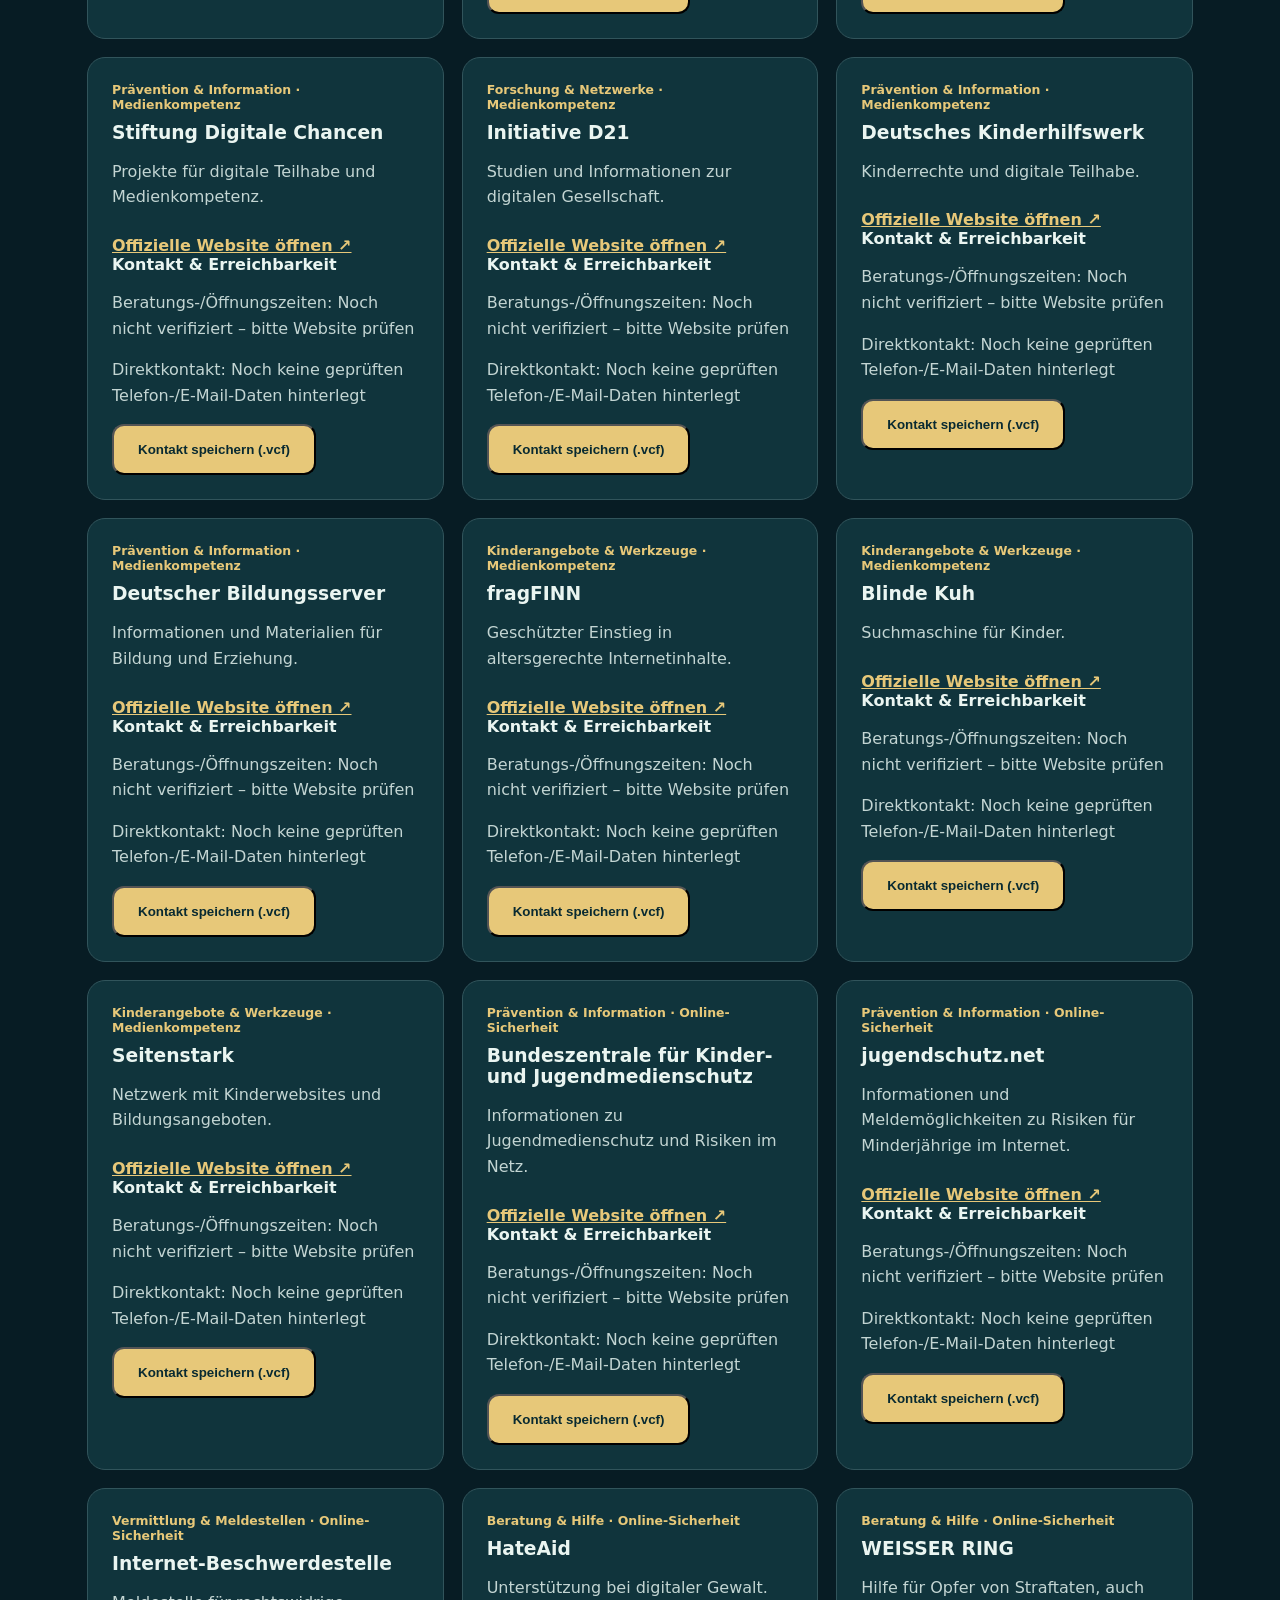
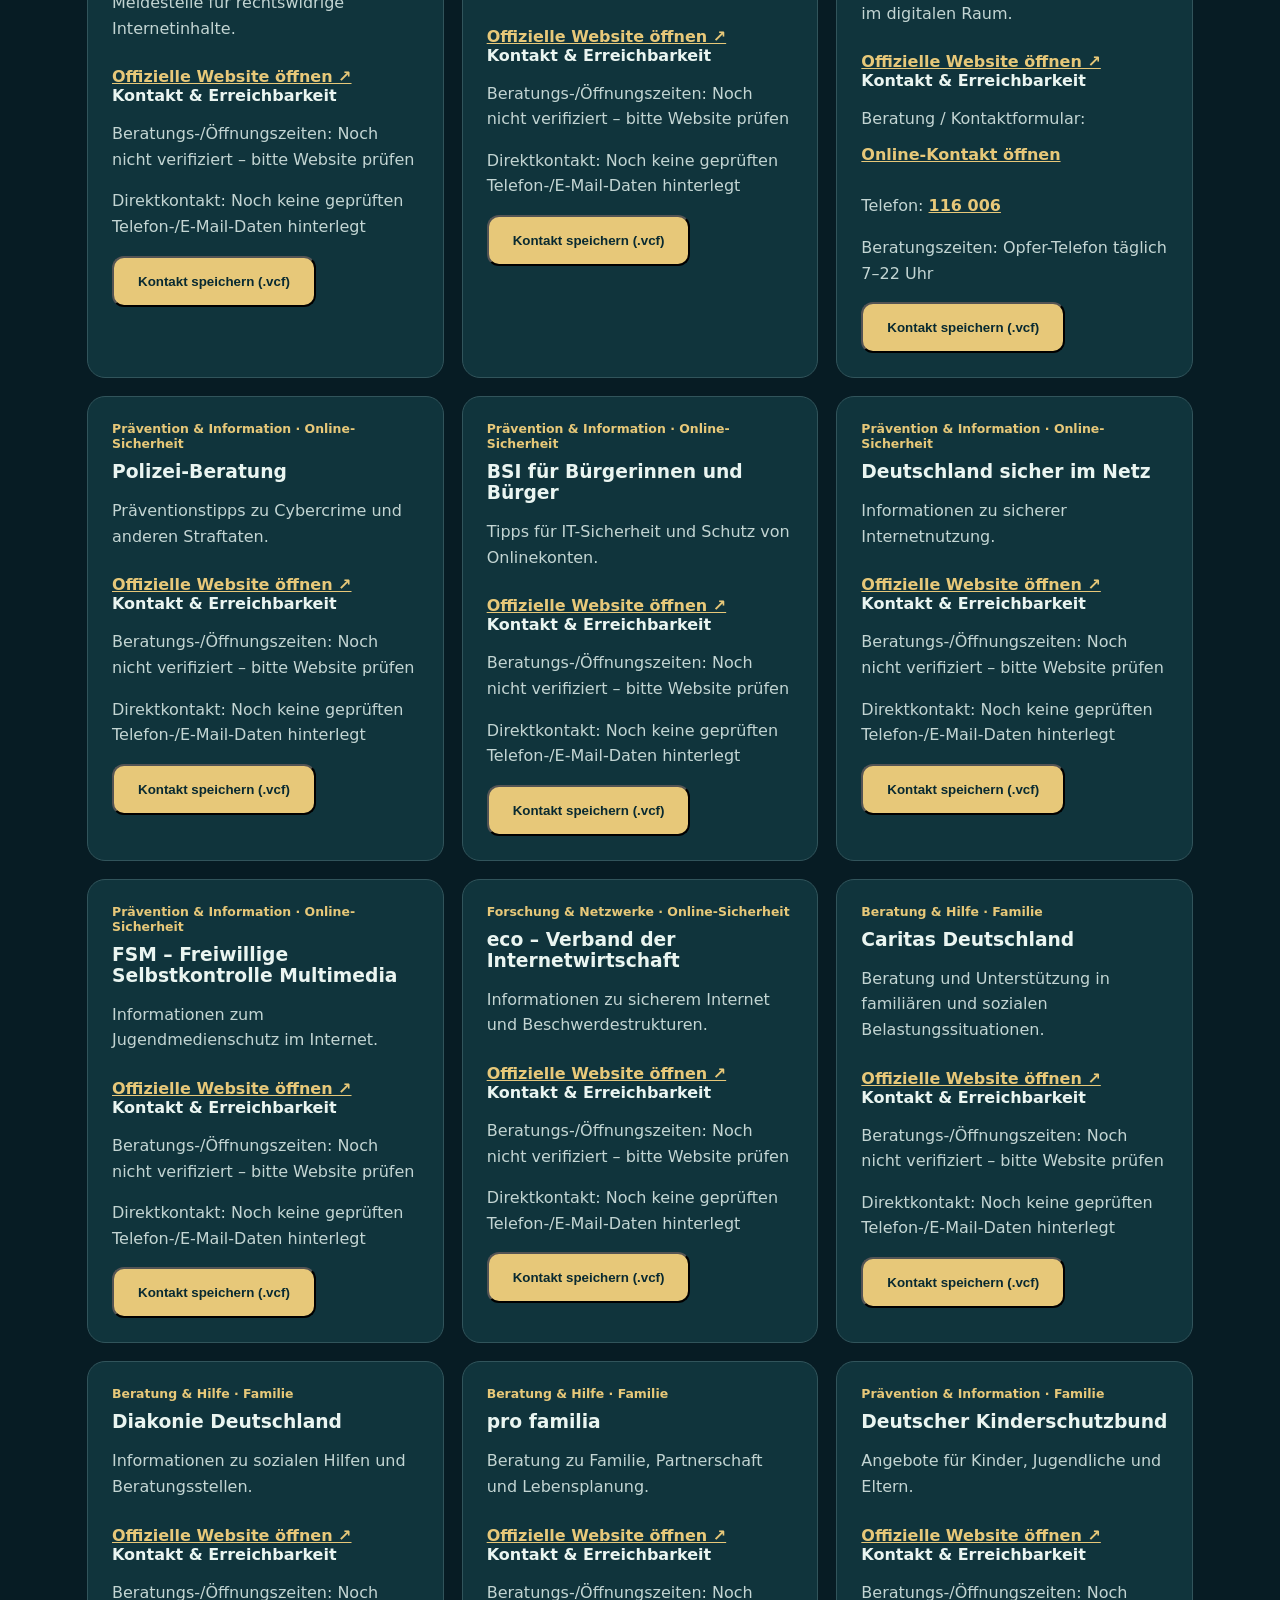
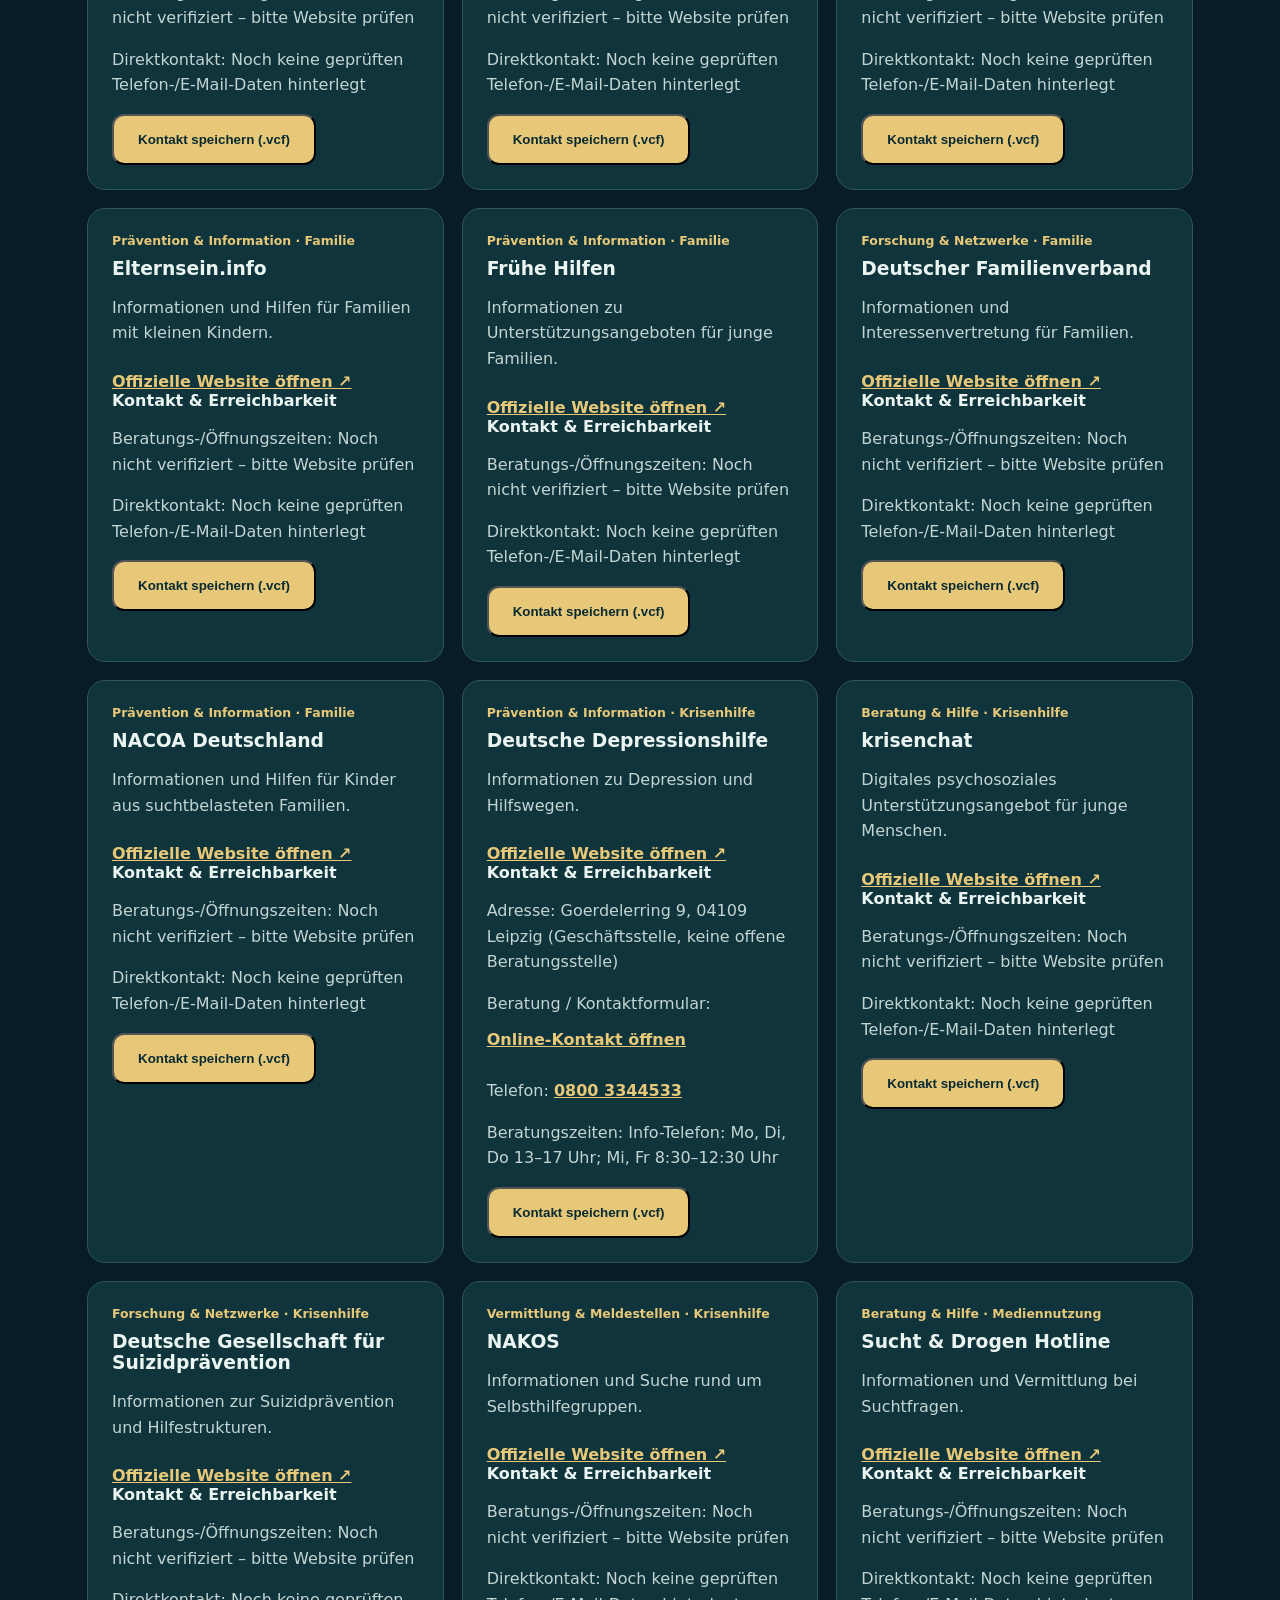
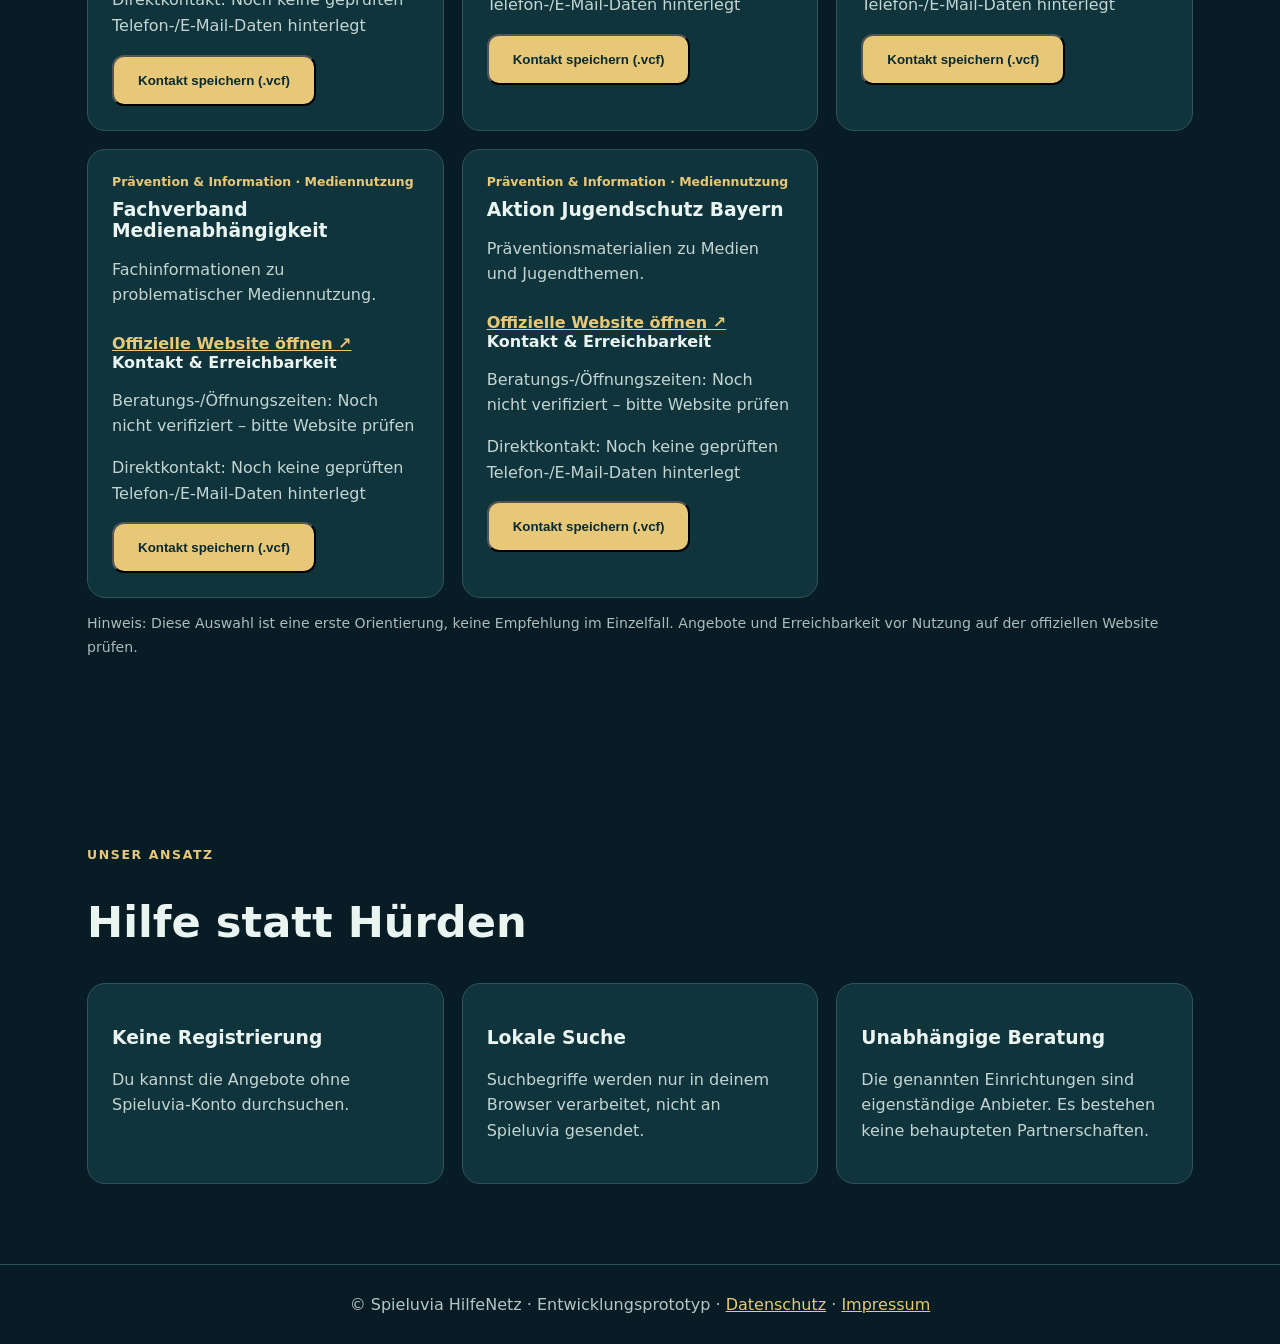
==== commit ecd2e328: "Hilfenetz: neue Hero-Komposition, klare Navigation und regionale Suche als eigenständiger Bereich" ====
--- a/index.html
+++ b/index.html
@@ -1 +1 @@
-<!doctype html><html lang="de"><head><meta charset="utf-8"><meta name="viewport" content="width=device-width,initial-scale=1"><title>Spieluvia HilfeNetz – Hilfe finden</title><link rel="stylesheet" href="assets/style.css"></head><body><header class="top"><a class="brand" href="index.html">🦉 Spieluvia <span>HilfeNetz</span></a><nav><a href="#angebote">Hilfsangebote</a><a href="#sofunktionierts">Über das Projekt</a><a href="datenschutz.html">Datenschutz</a></nav></header><main><section class="hero"><p class="eyebrow">KOSTENLOS · OHNE KONTO · VERTRAULICH SUCHEN</p><h1>Du musst nicht alles <em>alleine schaffen.</em></h1><p>Ob Medienzeiten, Gaming, Streit zu Hause oder Probleme im Netz: Finde seriöse Anlaufstellen, die dir weiterhelfen können.</p><a class="button" href="#angebote">Passende Hilfe finden ↓</a></section><section class="urgent" aria-label="Notfallhilfe"><strong>Bei unmittelbarer Gefahr: 110 oder 112.</strong> Für ein vertrauliches Gespräch: <a href="https://www.telefonseelsorge.de/">TelefonSeelsorge</a>. Dieses Portal ist keine Notfallberatung.</section><section id="angebote" class="section"><p class="eyebrow">ORIENTIERUNG</p><h2>Welche Unterstützung suchst du?</h2><div class="filters"><label for="search">Angebote durchsuchen<input id="search" type="search" placeholder="z. B. Gaming, Eltern, Mobbing"></label><label for="category">Thema<select id="category"><option value="">Alle Themen</option><option>Medienkompetenz</option><option>Mediennutzung</option><option>Familie</option><option>Online-Sicherheit</option><option>Krisenhilfe</option></select></label><label for="kind">Art des Angebots<select id="kind"><option value="">Alle Angebotsarten</option><option>Beratung &amp; Hilfe</option><option>Vermittlung &amp; Meldestellen</option><option>Prävention &amp; Information</option><option>Forschung &amp; Netzwerke</option><option>Kinderangebote &amp; Werkzeuge</option></select></label></div><section aria-label="Regionale Umkreissuche"><h3>Beratungsstellen in deiner Nähe</h3><p class="small">Regionale Suche im Aufbau: Angezeigt werden ausschließlich Standorte mit geprüften Koordinaten. Bundesweite Onlineangebote bleiben oben durchsuchbar.</p><form id="geo-form" class="filters"><label for="place">Stadt oder PLZ<input id="place" placeholder="z. B. Rostock oder 18055" autocomplete="off" required></label><label for="state">Bundesland<select id="state"><option value="">Alle Bundesländer</option><option>Baden-Württemberg</option><option>Bayern</option><option>Berlin</option><option>Brandenburg</option><option>Bremen</option><option>Hamburg</option><option>Hessen</option><option>Mecklenburg-Vorpommern</option><option>Niedersachsen</option><option>Nordrhein-Westfalen</option><option>Rheinland-Pfalz</option><option>Saarland</option><option>Sachsen</option><option>Sachsen-Anhalt</option><option>Schleswig-Holstein</option><option>Thüringen</option></select></label><label for="radius">Umkreis<select id="radius"><option value="10">10 km</option><option value="25" selected>25 km</option><option value="50">50 km</option><option value="100">100 km</option></select></label><button class="button" type="submit">Im Umkreis suchen</button></form><p id="geo-status" role="status" aria-live="polite">Regionale Orts- und Standortdaten werden vorbereitet.</p><div id="local-results" class="cards"></div><p class="small">Entfernungen sind Luftlinien, keine Fahrstrecken. Standort- und Ortsdaten werden lokal im Browser verarbeitet.</p></section><p id="count" aria-live="polite"></p><div id="cards" class="cards"></div><p class="small">Hinweis: Diese Auswahl ist eine erste Orientierung, keine Empfehlung im Einzelfall. Angebote und Erreichbarkeit vor Nutzung auf der offiziellen Website prüfen.</p></section><section id="sofunktionierts" class="section about"><p class="eyebrow">UNSER ANSATZ</p><h2>Hilfe statt Hürden</h2><div class="features"><article><h3>Keine Registrierung</h3><p>Du kannst die Angebote ohne Spieluvia-Konto durchsuchen.</p></article><article><h3>Lokale Suche</h3><p>Suchbegriffe werden nur in deinem Browser verarbeitet, nicht an Spieluvia gesendet.</p></article><article><h3>Unabhängige Beratung</h3><p>Die genannten Einrichtungen sind eigenständige Anbieter. Es bestehen keine behaupteten Partnerschaften.</p></article></div></section></main><footer>© Spieluvia HilfeNetz · Entwicklungsprototyp · <a href="datenschutz.html">Datenschutz</a> · <a href="impressum.html">Impressum</a></footer><script src="assets/app.js" defer></script><script src="assets/geo.js" defer></script></body></html>+<!doctype html><html lang="de"><head><meta charset="utf-8"><meta name="viewport" content="width=device-width,initial-scale=1"><meta name="theme-color" content="#071b23"><meta name="description" content="Spieluvia HilfeNetz: Kostenlose, vertrauliche Orientierung zu Mediennutzung, Gaming, Familienberatung und Hilfe in Krisen."><title>Spieluvia HilfeNetz – Hilfe finden</title><link rel="stylesheet" href="assets/style.css"></head><body><a class="skip-link" href="#angebote">Direkt zur Hilfesuche</a><header class="top"><a class="brand" href="index.html">🦉 Spieluvia <span>HilfeNetz</span></a><nav aria-label="Hauptnavigation"><a href="#angebote">Hilfe finden</a><a href="#region">In deiner Nähe</a><a href="#sofunktionierts">So funktioniert’s</a></nav><a class="header-cta" href="#angebote">Jetzt Hilfe finden <span aria-hidden="true">↗</span></a></header><main><section class="hero"><div class="hero-inner"><div class="hero-copy"><p class="eyebrow"><span class="status-dot" aria-hidden="true"></span> KOSTENLOS · OHNE KONTO · VERTRAULICH</p><h1>Du musst nicht alles <em>alleine schaffen.</em></h1><p>Ob Medienzeiten, Gaming, Streit zu Hause oder Probleme im Netz: Finde seriöse Anlaufstellen, die dir weiterhelfen können.</p><div class="hero-actions"><a class="button" href="#angebote">Passende Hilfe finden <span aria-hidden="true">→</span></a><a class="button button-ghost" href="#region">Beratung in meiner Nähe <span aria-hidden="true">↗</span></a></div><p class="hero-note">Einfach suchen. Angebote vergleichen. Direkt Kontakt aufnehmen.</p></div><aside class="hero-visual" aria-label="Drei Wege zur Unterstützung"><div class="visual-orbit orbit-one"></div><div class="visual-orbit orbit-two"></div><div class="visual-center"><span aria-hidden="true">✦</span><strong>Du bist nicht allein.</strong><small>Wir helfen dir, Hilfe zu finden.</small></div><div class="visual-chip chip-one"><span aria-hidden="true">♡</span> Familie &amp; Alltag</div><div class="visual-chip chip-two"><span aria-hidden="true">◈</span> Medien &amp; Gaming</div><div class="visual-chip chip-three"><span aria-hidden="true">✳</span> Beratung &amp; Hilfe</div></aside></div></section><section class="urgent" aria-label="Notfallhilfe"><strong>Bei unmittelbarer Gefahr: 110 oder 112.</strong> Für ein vertrauliches Gespräch: <a href="https://www.telefonseelsorge.de/">TelefonSeelsorge</a>. Dieses Portal ist keine Notfallberatung.</section><section id="angebote" class="section"><p class="eyebrow">DEIN WEG ZUR UNTERSTÜTZUNG</p><h2>Hilfe, die zu deiner Situation passt.</h2><p class="section-lead">Entdecke unabhängige Beratungs- und Informationsangebote. Du entscheidest, was du brauchst.</p><div class="filters"><label for="search">Angebote durchsuchen<input id="search" type="search" placeholder="z. B. Gaming, Eltern, Mobbing"></label><label for="category">Thema<select id="category"><option value="">Alle Themen</option><option>Medienkompetenz</option><option>Mediennutzung</option><option>Familie</option><option>Online-Sicherheit</option><option>Krisenhilfe</option></select></label><label for="kind">Art des Angebots<select id="kind"><option value="">Alle Angebotsarten</option><option>Beratung &amp; Hilfe</option><option>Vermittlung &amp; Meldestellen</option><option>Prävention &amp; Information</option><option>Forschung &amp; Netzwerke</option><option>Kinderangebote &amp; Werkzeuge</option></select></label></div><section id="region" class="regional-panel" aria-label="Regionale Umkreissuche"><div class="regional-head"><span class="regional-icon" aria-hidden="true">⌖</span><div><h3>Beratungsstellen in deiner Nähe</h3><p class="small">Regionale Suche im Aufbau: Angezeigt werden ausschließlich Standorte mit geprüften Koordinaten. Bundesweite Onlineangebote bleiben oben durchsuchbar.</p></div></div><form id="geo-form" class="filters"><label for="place">Stadt oder PLZ<input id="place" placeholder="z. B. Rostock oder 18055" autocomplete="off" required></label><label for="state">Bundesland<select id="state"><option value="">Alle Bundesländer</option><option>Baden-Württemberg</option><option>Bayern</option><option>Berlin</option><option>Brandenburg</option><option>Bremen</option><option>Hamburg</option><option>Hessen</option><option>Mecklenburg-Vorpommern</option><option>Niedersachsen</option><option>Nordrhein-Westfalen</option><option>Rheinland-Pfalz</option><option>Saarland</option><option>Sachsen</option><option>Sachsen-Anhalt</option><option>Schleswig-Holstein</option><option>Thüringen</option></select></label><label for="radius">Umkreis<select id="radius"><option value="10">10 km</option><option value="25" selected>25 km</option><option value="50">50 km</option><option value="100">100 km</option></select></label><button class="button" type="submit">Im Umkreis suchen</button></form><p id="geo-status" role="status" aria-live="polite">Regionale Orts- und Standortdaten werden vorbereitet.</p><div id="local-results" class="cards"></div><p class="small">Entfernungen sind Luftlinien, keine Fahrstrecken. Standort- und Ortsdaten werden lokal im Browser verarbeitet.</p></section><p id="count" aria-live="polite"></p><div id="cards" class="cards"></div><p class="small">Hinweis: Diese Auswahl ist eine erste Orientierung, keine Empfehlung im Einzelfall. Angebote und Erreichbarkeit vor Nutzung auf der offiziellen Website prüfen.</p></section><section id="sofunktionierts" class="section about"><p class="eyebrow">UNSER ANSATZ</p><h2>Hilfe statt Hürden</h2><div class="features"><article><h3>Keine Registrierung</h3><p>Du kannst die Angebote ohne Spieluvia-Konto durchsuchen.</p></article><article><h3>Lokale Suche</h3><p>Suchbegriffe werden nur in deinem Browser verarbeitet, nicht an Spieluvia gesendet.</p></article><article><h3>Unabhängige Beratung</h3><p>Die genannten Einrichtungen sind eigenständige Anbieter. Es bestehen keine behaupteten Partnerschaften.</p></article></div></section></main><footer>© Spieluvia HilfeNetz · Entwicklungsprototyp · <a href="datenschutz.html">Datenschutz</a> · <a href="impressum.html">Impressum</a></footer><script src="assets/app.js" defer></script><script src="assets/contact.js" defer></script><script src="assets/geo.js" defer></script></body></html>
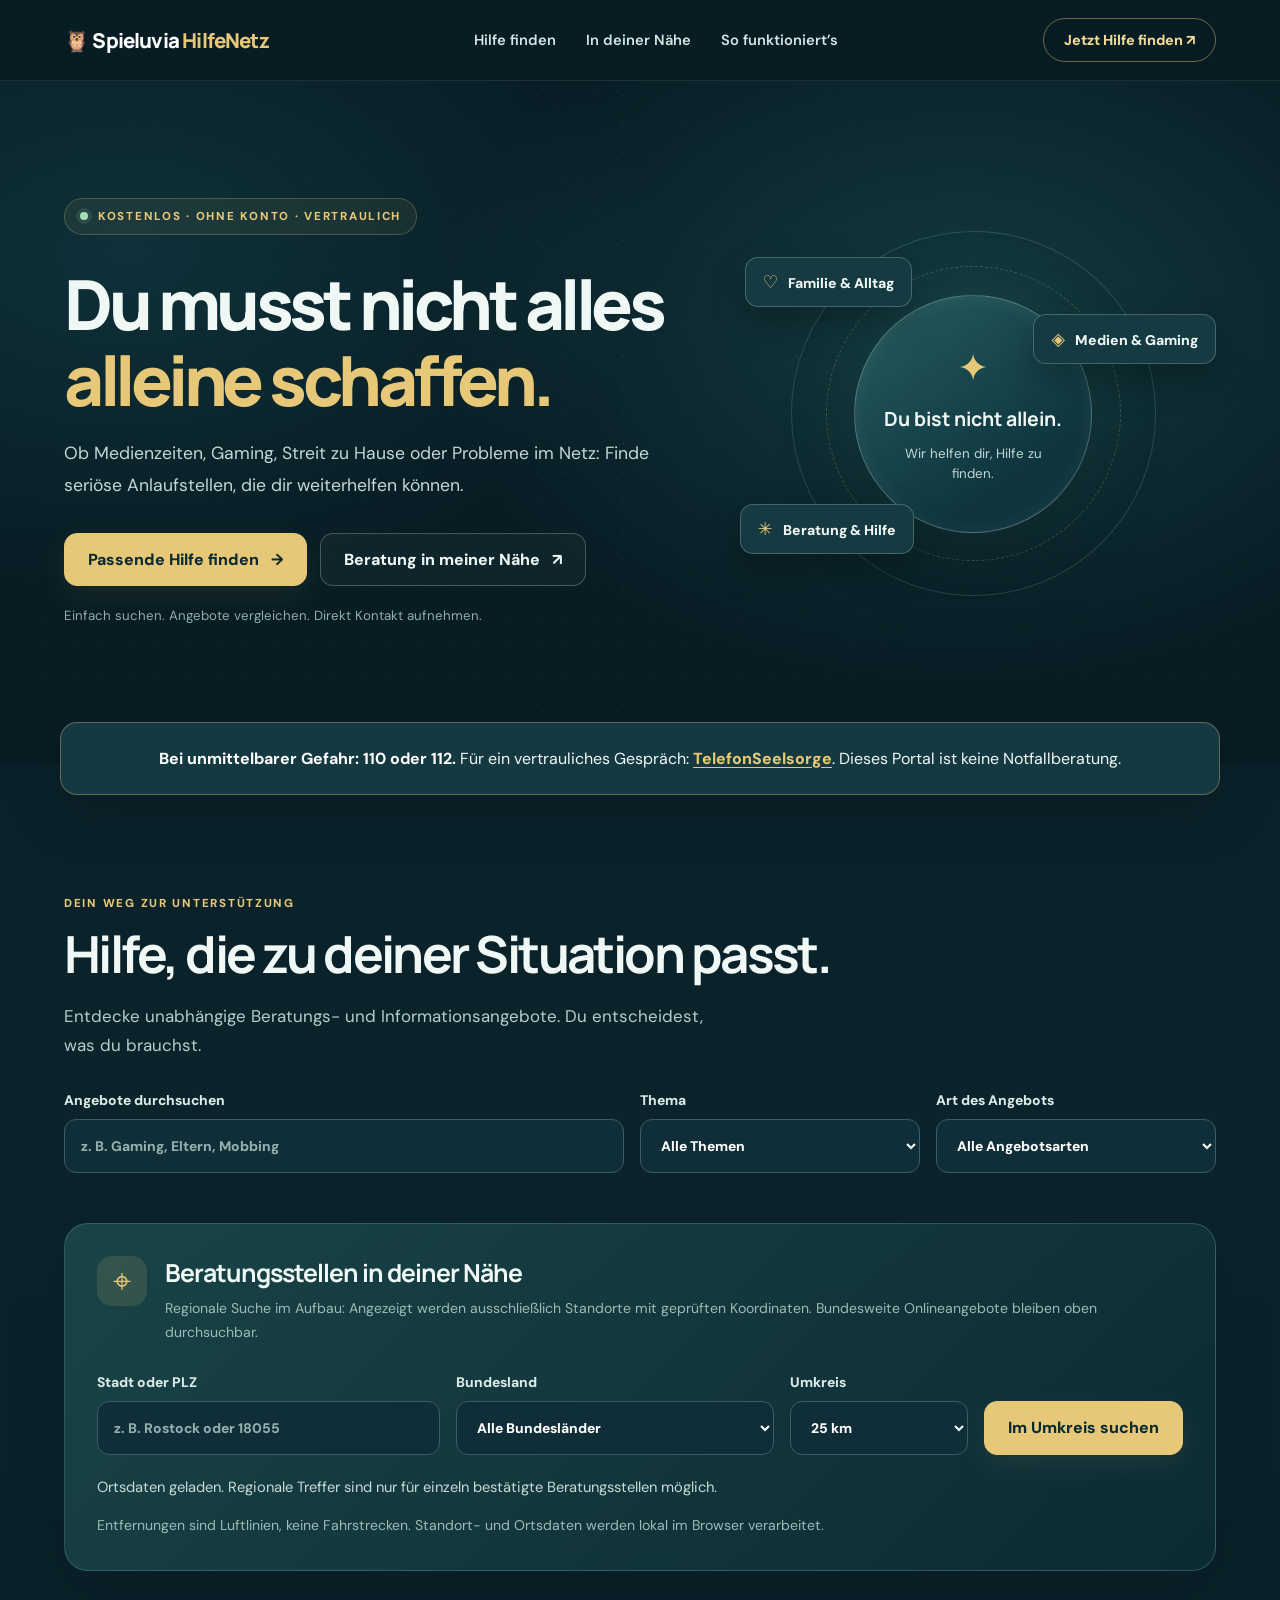
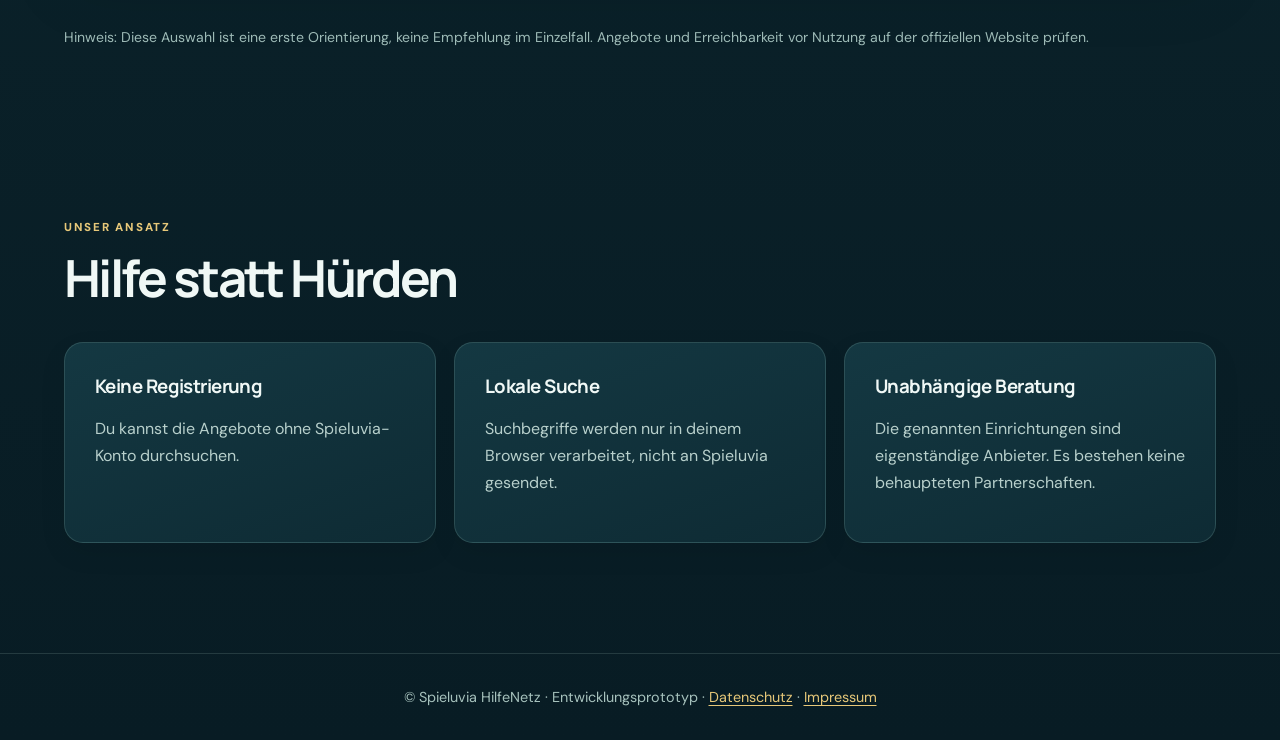
==== commit f09fb9fc: "Suchergebnisse bis zur aktiven Such- oder Filtereingabe ausblenden" ====
--- a/index.html
+++ b/index.html
@@ -1 +1 @@
-<!doctype html><html lang="de"><head><meta charset="utf-8"><meta name="viewport" content="width=device-width,initial-scale=1"><meta name="theme-color" content="#071b23"><meta name="description" content="Spieluvia HilfeNetz: Kostenlose, vertrauliche Orientierung zu Mediennutzung, Gaming, Familienberatung und Hilfe in Krisen."><title>Spieluvia HilfeNetz – Hilfe finden</title><link rel="stylesheet" href="assets/style.css"></head><body><a class="skip-link" href="#angebote">Direkt zur Hilfesuche</a><header class="top"><a class="brand" href="index.html">🦉 Spieluvia <span>HilfeNetz</span></a><nav aria-label="Hauptnavigation"><a href="#angebote">Hilfe finden</a><a href="#region">In deiner Nähe</a><a href="#sofunktionierts">So funktioniert’s</a></nav><a class="header-cta" href="#angebote">Jetzt Hilfe finden <span aria-hidden="true">↗</span></a></header><main><section class="hero"><div class="hero-inner"><div class="hero-copy"><p class="eyebrow"><span class="status-dot" aria-hidden="true"></span> KOSTENLOS · OHNE KONTO · VERTRAULICH</p><h1>Du musst nicht alles <em>alleine schaffen.</em></h1><p>Ob Medienzeiten, Gaming, Streit zu Hause oder Probleme im Netz: Finde seriöse Anlaufstellen, die dir weiterhelfen können.</p><div class="hero-actions"><a class="button" href="#angebote">Passende Hilfe finden <span aria-hidden="true">→</span></a><a class="button button-ghost" href="#region">Beratung in meiner Nähe <span aria-hidden="true">↗</span></a></div><p class="hero-note">Einfach suchen. Angebote vergleichen. Direkt Kontakt aufnehmen.</p></div><aside class="hero-visual" aria-label="Drei Wege zur Unterstützung"><div class="visual-orbit orbit-one"></div><div class="visual-orbit orbit-two"></div><div class="visual-center"><span aria-hidden="true">✦</span><strong>Du bist nicht allein.</strong><small>Wir helfen dir, Hilfe zu finden.</small></div><div class="visual-chip chip-one"><span aria-hidden="true">♡</span> Familie &amp; Alltag</div><div class="visual-chip chip-two"><span aria-hidden="true">◈</span> Medien &amp; Gaming</div><div class="visual-chip chip-three"><span aria-hidden="true">✳</span> Beratung &amp; Hilfe</div></aside></div></section><section class="urgent" aria-label="Notfallhilfe"><strong>Bei unmittelbarer Gefahr: 110 oder 112.</strong> Für ein vertrauliches Gespräch: <a href="https://www.telefonseelsorge.de/">TelefonSeelsorge</a>. Dieses Portal ist keine Notfallberatung.</section><section id="angebote" class="section"><p class="eyebrow">DEIN WEG ZUR UNTERSTÜTZUNG</p><h2>Hilfe, die zu deiner Situation passt.</h2><p class="section-lead">Entdecke unabhängige Beratungs- und Informationsangebote. Du entscheidest, was du brauchst.</p><div class="filters"><label for="search">Angebote durchsuchen<input id="search" type="search" placeholder="z. B. Gaming, Eltern, Mobbing"></label><label for="category">Thema<select id="category"><option value="">Alle Themen</option><option>Medienkompetenz</option><option>Mediennutzung</option><option>Familie</option><option>Online-Sicherheit</option><option>Krisenhilfe</option></select></label><label for="kind">Art des Angebots<select id="kind"><option value="">Alle Angebotsarten</option><option>Beratung &amp; Hilfe</option><option>Vermittlung &amp; Meldestellen</option><option>Prävention &amp; Information</option><option>Forschung &amp; Netzwerke</option><option>Kinderangebote &amp; Werkzeuge</option></select></label></div><section id="region" class="regional-panel" aria-label="Regionale Umkreissuche"><div class="regional-head"><span class="regional-icon" aria-hidden="true">⌖</span><div><h3>Beratungsstellen in deiner Nähe</h3><p class="small">Regionale Suche im Aufbau: Angezeigt werden ausschließlich Standorte mit geprüften Koordinaten. Bundesweite Onlineangebote bleiben oben durchsuchbar.</p></div></div><form id="geo-form" class="filters"><label for="place">Stadt oder PLZ<input id="place" placeholder="z. B. Rostock oder 18055" autocomplete="off" required></label><label for="state">Bundesland<select id="state"><option value="">Alle Bundesländer</option><option>Baden-Württemberg</option><option>Bayern</option><option>Berlin</option><option>Brandenburg</option><option>Bremen</option><option>Hamburg</option><option>Hessen</option><option>Mecklenburg-Vorpommern</option><option>Niedersachsen</option><option>Nordrhein-Westfalen</option><option>Rheinland-Pfalz</option><option>Saarland</option><option>Sachsen</option><option>Sachsen-Anhalt</option><option>Schleswig-Holstein</option><option>Thüringen</option></select></label><label for="radius">Umkreis<select id="radius"><option value="10">10 km</option><option value="25" selected>25 km</option><option value="50">50 km</option><option value="100">100 km</option></select></label><button class="button" type="submit">Im Umkreis suchen</button></form><p id="geo-status" role="status" aria-live="polite">Regionale Orts- und Standortdaten werden vorbereitet.</p><div id="local-results" class="cards"></div><p class="small">Entfernungen sind Luftlinien, keine Fahrstrecken. Standort- und Ortsdaten werden lokal im Browser verarbeitet.</p></section><p id="count" aria-live="polite"></p><div id="cards" class="cards"></div><p class="small">Hinweis: Diese Auswahl ist eine erste Orientierung, keine Empfehlung im Einzelfall. Angebote und Erreichbarkeit vor Nutzung auf der offiziellen Website prüfen.</p></section><section id="sofunktionierts" class="section about"><p class="eyebrow">UNSER ANSATZ</p><h2>Hilfe statt Hürden</h2><div class="features"><article><h3>Keine Registrierung</h3><p>Du kannst die Angebote ohne Spieluvia-Konto durchsuchen.</p></article><article><h3>Lokale Suche</h3><p>Suchbegriffe werden nur in deinem Browser verarbeitet, nicht an Spieluvia gesendet.</p></article><article><h3>Unabhängige Beratung</h3><p>Die genannten Einrichtungen sind eigenständige Anbieter. Es bestehen keine behaupteten Partnerschaften.</p></article></div></section></main><footer>© Spieluvia HilfeNetz · Entwicklungsprototyp · <a href="datenschutz.html">Datenschutz</a> · <a href="impressum.html">Impressum</a></footer><script src="assets/app.js" defer></script><script src="assets/contact.js" defer></script><script src="assets/geo.js" defer></script></body></html>+<!doctype html><html lang="de"><head><meta charset="utf-8"><meta name="viewport" content="width=device-width,initial-scale=1"><meta name="theme-color" content="#071b23"><meta name="description" content="Spieluvia HilfeNetz: Kostenlose, vertrauliche Orientierung zu Mediennutzung, Gaming, Familienberatung und Hilfe in Krisen."><title>Spieluvia HilfeNetz – Hilfe finden</title><link rel="stylesheet" href="assets/style.css"><style>body:not(.searched) #cards{display:none}body:not(.searched) #count{display:none}</style></head><body><a class="skip-link" href="#angebote">Direkt zur Hilfesuche</a><header class="top"><a class="brand" href="index.html">🦉 Spieluvia <span>HilfeNetz</span></a><nav aria-label="Hauptnavigation"><a href="#angebote">Hilfe finden</a><a href="#region">In deiner Nähe</a><a href="#sofunktionierts">So funktioniert’s</a></nav><a class="header-cta" href="#angebote">Jetzt Hilfe finden <span aria-hidden="true">↗</span></a></header><main><section class="hero"><div class="hero-inner"><div class="hero-copy"><p class="eyebrow"><span class="status-dot" aria-hidden="true"></span> KOSTENLOS · OHNE KONTO · VERTRAULICH</p><h1>Du musst nicht alles <em>alleine schaffen.</em></h1><p>Ob Medienzeiten, Gaming, Streit zu Hause oder Probleme im Netz: Finde seriöse Anlaufstellen, die dir weiterhelfen können.</p><div class="hero-actions"><a class="button" href="#angebote">Passende Hilfe finden <span aria-hidden="true">→</span></a><a class="button button-ghost" href="#region">Beratung in meiner Nähe <span aria-hidden="true">↗</span></a></div><p class="hero-note">Einfach suchen. Angebote vergleichen. Direkt Kontakt aufnehmen.</p></div><aside class="hero-visual" aria-label="Drei Wege zur Unterstützung"><div class="visual-orbit orbit-one"></div><div class="visual-orbit orbit-two"></div><div class="visual-center"><span aria-hidden="true">✦</span><strong>Du bist nicht allein.</strong><small>Wir helfen dir, Hilfe zu finden.</small></div><div class="visual-chip chip-one"><span aria-hidden="true">♡</span> Familie &amp; Alltag</div><div class="visual-chip chip-two"><span aria-hidden="true">◈</span> Medien &amp; Gaming</div><div class="visual-chip chip-three"><span aria-hidden="true">✳</span> Beratung &amp; Hilfe</div></aside></div></section><section class="urgent" aria-label="Notfallhilfe"><strong>Bei unmittelbarer Gefahr: 110 oder 112.</strong> Für ein vertrauliches Gespräch: <a href="https://www.telefonseelsorge.de/">TelefonSeelsorge</a>. Dieses Portal ist keine Notfallberatung.</section><section id="angebote" class="section"><p class="eyebrow">DEIN WEG ZUR UNTERSTÜTZUNG</p><h2>Hilfe, die zu deiner Situation passt.</h2><p class="section-lead">Entdecke unabhängige Beratungs- und Informationsangebote. Du entscheidest, was du brauchst.</p><div class="filters"><label for="search">Angebote durchsuchen<input id="search" type="search" placeholder="z. B. Gaming, Eltern, Mobbing"></label><label for="category">Thema<select id="category"><option value="">Alle Themen</option><option>Medienkompetenz</option><option>Mediennutzung</option><option>Familie</option><option>Online-Sicherheit</option><option>Krisenhilfe</option></select></label><label for="kind">Art des Angebots<select id="kind"><option value="">Alle Angebotsarten</option><option>Beratung &amp; Hilfe</option><option>Vermittlung &amp; Meldestellen</option><option>Prävention &amp; Information</option><option>Forschung &amp; Netzwerke</option><option>Kinderangebote &amp; Werkzeuge</option></select></label></div><section id="region" class="regional-panel" aria-label="Regionale Umkreissuche"><div class="regional-head"><span class="regional-icon" aria-hidden="true">⌖</span><div><h3>Beratungsstellen in deiner Nähe</h3><p class="small">Regionale Suche im Aufbau: Angezeigt werden ausschließlich Standorte mit geprüften Koordinaten. Bundesweite Onlineangebote bleiben oben durchsuchbar.</p></div></div><form id="geo-form" class="filters"><label for="place">Stadt oder PLZ<input id="place" placeholder="z. B. Rostock oder 18055" autocomplete="off" required></label><label for="state">Bundesland<select id="state"><option value="">Alle Bundesländer</option><option>Baden-Württemberg</option><option>Bayern</option><option>Berlin</option><option>Brandenburg</option><option>Bremen</option><option>Hamburg</option><option>Hessen</option><option>Mecklenburg-Vorpommern</option><option>Niedersachsen</option><option>Nordrhein-Westfalen</option><option>Rheinland-Pfalz</option><option>Saarland</option><option>Sachsen</option><option>Sachsen-Anhalt</option><option>Schleswig-Holstein</option><option>Thüringen</option></select></label><label for="radius">Umkreis<select id="radius"><option value="10">10 km</option><option value="25" selected>25 km</option><option value="50">50 km</option><option value="100">100 km</option></select></label><button class="button" type="submit">Im Umkreis suchen</button></form><p id="geo-status" role="status" aria-live="polite">Regionale Orts- und Standortdaten werden vorbereitet.</p><div id="local-results" class="cards"></div><p class="small">Entfernungen sind Luftlinien, keine Fahrstrecken. Standort- und Ortsdaten werden lokal im Browser verarbeitet.</p></section><p id="count" aria-live="polite"></p><div id="cards" class="cards"></div><p class="small">Hinweis: Diese Auswahl ist eine erste Orientierung, keine Empfehlung im Einzelfall. Angebote und Erreichbarkeit vor Nutzung auf der offiziellen Website prüfen.</p></section><section id="sofunktionierts" class="section about"><p class="eyebrow">UNSER ANSATZ</p><h2>Hilfe statt Hürden</h2><div class="features"><article><h3>Keine Registrierung</h3><p>Du kannst die Angebote ohne Spieluvia-Konto durchsuchen.</p></article><article><h3>Lokale Suche</h3><p>Suchbegriffe werden nur in deinem Browser verarbeitet, nicht an Spieluvia gesendet.</p></article><article><h3>Unabhängige Beratung</h3><p>Die genannten Einrichtungen sind eigenständige Anbieter. Es bestehen keine behaupteten Partnerschaften.</p></article></div></section></main><footer>© Spieluvia HilfeNetz · Entwicklungsprototyp · <a href="datenschutz.html">Datenschutz</a> · <a href="impressum.html">Impressum</a></footer><script>document.addEventListener("DOMContentLoaded",()=>{const fields=["search","category","kind"].map(id=>document.getElementById(id));const update=()=>{const ready=fields.some(el=>el&&el.value.trim());document.body.classList.toggle("searched",ready)};fields.forEach(el=>el&&el.addEventListener(el.tagName==="INPUT"?"input":"change",update));update()});</script><script src="assets/app.js" defer></script><script src="assets/contact.js" defer></script><script src="assets/geo.js" defer></script></body></html>
--- a/assets/style.css
+++ b/assets/style.css
@@ -1 +1,11 @@
-:root{font-family:system-ui,-apple-system,Segoe UI,sans-serif;color:#eaf5f1;background:#071c24}*{box-sizing:border-box}body{margin:0}a{color:#e7c879}.top{display:flex;justify-content:space-between;align-items:center;gap:20px;padding:22px max(5%,calc((100% - 1150px)/2));border-bottom:1px solid #31515a}.brand{font-weight:800;font-size:1.3rem;text-decoration:none;color:white}.brand span{color:#e7c879}nav{display:flex;gap:20px;flex-wrap:wrap}nav a{color:#d8e5e4;text-decoration:none}.hero{padding:110px 6% 100px;text-align:center;background:radial-gradient(ellipse at top,#215b60,#071c24 68%)}.hero h1{font-size:clamp(2.6rem,6vw,5rem);max-width:850px;margin:12px auto;line-height:1.08;letter-spacing:-.045em}.hero em{color:#e7c879;font-style:normal}.hero>p:not(.eyebrow){max-width:650px;margin:24px auto 32px;color:#c5d6d6;font-size:1.15rem;line-height:1.7}.eyebrow{color:#e7c879;font-weight:800;letter-spacing:.13em;font-size:.78rem}.button{display:inline-block;background:#e7c879;color:#092a31;text-decoration:none;font-weight:800;border-radius:12px;padding:16px 24px}.urgent{max-width:1100px;margin:-24px auto 0;position:relative;background:#173a43;border:1px solid #53717a;border-radius:15px;padding:23px;text-align:center;line-height:1.7}.section{max-width:1150px;margin:0 auto;padding:80px 22px}.section h2{font-size:clamp(1.8rem,4vw,2.7rem)}.filters{display:grid;grid-template-columns:2fr 1fr;gap:16px;margin:30px 0}label{font-weight:650;display:block}input,select{display:block;width:100%;margin-top:10px;background:#12353d;border:1px solid #527079;color:white;border-radius:12px;padding:16px;font:inherit}.cards{display:grid;grid-template-columns:repeat(3,minmax(0,1fr));gap:18px}.card,.features article{background:#10343c;border:1px solid #31545b;border-radius:18px;padding:24px}.card h3{margin:10px 0}.card p{color:#c3d5d3;line-height:1.6}.tag{color:#e7c879;font-size:.78rem;font-weight:800}.card a{display:inline-block;margin-top:10px;font-weight:700}.small{color:#a8bfbd;font-size:.88rem;line-height:1.7}.features{display:grid;grid-template-columns:repeat(3,1fr);gap:18px}.features p{color:#c3d5d3;line-height:1.6}footer{text-align:center;border-top:1px solid #31515a;padding:30px;color:#b3c7c5}@media(max-width:750px){.top{align-items:flex-start;flex-direction:column;padding:20px}.hero{padding:75px 20px}.urgent{margin:0 14px}.filters,.cards,.features{grid-template-columns:1fr}.section{padding:55px 18px}}+@import url('https://fonts.googleapis.com/css2?family=DM+Sans:wght@400;500;600;700;800&family=Manrope:wght@400;500;600;700;800&display=swap');
+:root{font-family:'DM Sans',system-ui,-apple-system,Segoe UI,sans-serif;color:#f0f8f6;background:#081c24;color-scheme:dark;scroll-behavior:smooth}
+*{box-sizing:border-box}body{margin:0;min-width:320px;background:linear-gradient(180deg,#081c24 0%,#0b232b 48%,#081c24 100%)}a{color:#e7c879}button,input,select{font:inherit}button,a,input,select{transition:background .2s,border-color .2s,transform .2s,box-shadow .2s}a:focus-visible,button:focus-visible,input:focus-visible,select:focus-visible{outline:3px solid #e7c879;outline-offset:3px}.skip-link{position:absolute;z-index:100;top:-70px;left:16px;padding:12px 18px;background:#e7c879;color:#092a31;border-radius:8px}.skip-link:focus{top:12px}
+.top{display:flex;align-items:center;justify-content:space-between;gap:30px;padding:18px max(5%,calc((100% - 1240px)/2));border-bottom:1px solid rgba(205,233,225,.10);background:rgba(8,28,36,.94);position:relative;z-index:5}.brand{font-family:Manrope,system-ui,sans-serif;font-weight:800;font-size:1.28rem;text-decoration:none;color:#fff;white-space:nowrap;letter-spacing:-.04em}.brand span{color:#e7c879}.top nav{display:flex;align-items:center;gap:30px;flex-wrap:wrap}.top nav a{color:#d4e6e3;text-decoration:none;font-weight:600;font-size:.92rem}.top nav a:hover{color:#e7c879}.header-cta{border:1px solid rgba(231,200,121,.45);border-radius:100px;color:#f2d994;text-decoration:none;padding:12px 20px;font-weight:800;white-space:nowrap;font-size:.9rem}.header-cta:hover{background:rgba(231,200,121,.12)}
+.hero{position:relative;overflow:hidden;padding:105px max(5%,calc((100% - 1240px)/2)) 122px;background:radial-gradient(ellipse 55% 70% at 75% 35%,rgba(37,109,107,.38),transparent 75%),radial-gradient(ellipse 55% 65% at 10% 25%,rgba(24,80,88,.4),transparent 75%),#081c24}.hero:before{content:'';position:absolute;inset:0;pointer-events:none;background-image:radial-gradient(rgba(219,238,226,.15) .7px,transparent .7px);background-size:29px 29px;mask-image:linear-gradient(90deg,transparent,black 45%,transparent)}.hero-inner{max-width:1240px;margin:auto;display:grid;grid-template-columns:minmax(0,1.13fr) minmax(340px,.87fr);align-items:center;gap:35px;position:relative}.hero-copy{position:relative;z-index:2}.eyebrow{color:#e7c879;font-weight:800;letter-spacing:.15em;font-size:.72rem;text-transform:uppercase}.hero .eyebrow{display:inline-flex;align-items:center;gap:10px;padding:10px 15px;border:1px solid rgba(231,200,121,.25);border-radius:50px;background:rgba(231,200,121,.065)}.status-dot{width:8px;height:8px;background:#a8dfb7;border-radius:50%;box-shadow:0 0 0 4px rgba(168,223,183,.1)}.hero h1{font-family:Manrope,system-ui,sans-serif;font-size:clamp(2.8rem,5.4vw,5.2rem);max-width:750px;margin:20px 0;line-height:1.1;letter-spacing:-.065em;font-weight:800}.hero em{color:#e7c879;font-style:normal}.hero-copy>p:not(.eyebrow){max-width:620px;color:#c3d7d5;font-size:1.1rem;line-height:1.8}.hero-actions{display:flex;gap:13px;flex-wrap:wrap;margin:32px 0 18px}.button{display:inline-flex;align-items:center;justify-content:center;gap:12px;background:#e7c879;color:#092a31;border:1px solid #e7c879;text-decoration:none;font-weight:800;border-radius:13px;padding:15px 23px;cursor:pointer;box-shadow:0 10px 30px rgba(231,200,121,.08)}.button:hover{background:#f5dfa5;transform:translateY(-2px)}.button-ghost{background:rgba(255,255,255,.035);color:#edf8f5;border-color:rgba(220,239,232,.26);box-shadow:none}.button-ghost:hover{background:rgba(255,255,255,.09)}.hero-note{font-size:.83rem!important;color:#8faeac!important;margin-top:18px!important}
+.hero-visual{height:430px;position:relative;isolation:isolate;display:flex;align-items:center;justify-content:center}.hero-visual:before{content:'';position:absolute;width:350px;height:350px;border-radius:50%;background:radial-gradient(circle,rgba(76,156,146,.28),rgba(22,71,78,.10) 60%,transparent 70%);filter:blur(8px)}.visual-orbit{position:absolute;border:1px solid rgba(154,209,195,.19);border-radius:50%;width:365px;height:365px;transform:rotate(-22deg)}.orbit-two{width:295px;height:295px;border-style:dashed;border-color:rgba(231,200,121,.24);transform:rotate(26deg)}.visual-center{z-index:2;width:238px;height:238px;display:flex;flex-direction:column;align-items:center;justify-content:center;text-align:center;gap:13px;padding:28px;border-radius:50%;background:linear-gradient(145deg,#255d5e,#0e343e 75%);border:1px solid rgba(221,241,228,.28);box-shadow:0 28px 75px rgba(0,0,0,.25),inset 0 1px 20px rgba(255,255,255,.06)}.visual-center span{font-size:2.4rem;color:#e7c879}.visual-center strong{font-family:Manrope,sans-serif;font-size:1.22rem;line-height:1.3}.visual-center small{color:#c3d8d4;line-height:1.5}.visual-chip{position:absolute;z-index:3;background:#153a42;border:1px solid rgba(204,232,222,.26);padding:13px 17px;border-radius:13px;box-shadow:0 15px 35px rgba(0,0,0,.25);font-size:.88rem;font-weight:800;white-space:nowrap}.visual-chip span{color:#e7c879;margin-right:7px;font-size:1.1rem}.chip-one{top:58px;left:3%}.chip-two{right:0;top:115px}.chip-three{left:2%;bottom:75px}
+.urgent{max-width:1160px;margin:-42px auto 0;position:relative;z-index:3;background:#153941;border:1px solid rgba(231,200,121,.35);border-radius:17px;padding:22px 30px;text-align:center;line-height:1.7;box-shadow:0 20px 55px rgba(0,0,0,.16)}.urgent strong{color:#fff}.urgent a{font-weight:800;text-underline-offset:3px}.section{max-width:1200px;margin:0 auto;padding:90px 24px}.section h2{font-family:Manrope,sans-serif;font-size:clamp(2rem,4vw,3.25rem);line-height:1.18;letter-spacing:-.05em;margin:12px 0 18px}.section-lead{max-width:670px;color:#b6cecb;line-height:1.75;font-size:1.06rem;margin-bottom:30px}.filters{display:grid;grid-template-columns:2fr 1fr 1fr;gap:16px;margin:26px 0 34px;align-items:end}.filters label{font-size:.87rem;font-weight:800;color:#dcebe8;display:block}input,select{display:block;width:100%;margin-top:10px;background:#102e37;border:1px solid #3b5d63;color:#fff;border-radius:12px;padding:15px 16px;min-height:54px}input::placeholder{color:#93afae}input:hover,select:hover{border-color:#91b1aa}input:focus,select:focus{border-color:#e7c879;outline:none;box-shadow:0 0 0 3px rgba(231,200,121,.14)}.regional-panel{margin:50px 0 55px;padding:32px;border:1px solid rgba(117,171,161,.32);border-radius:24px;background:linear-gradient(135deg,rgba(29,77,79,.8),rgba(12,45,53,.8));box-shadow:0 20px 65px rgba(0,0,0,.10)}.regional-head{display:flex;gap:18px;align-items:flex-start}.regional-icon{width:50px;height:50px;flex:0 0 50px;display:grid;place-items:center;border-radius:15px;background:rgba(231,200,121,.13);color:#e7c879;font-size:2rem}.regional-panel h3{font-family:Manrope,sans-serif;font-size:1.55rem;letter-spacing:-.04em;margin:0 0 8px}.regional-panel .small{margin:0}.regional-panel .filters{grid-template-columns:1.35fr 1.25fr .7fr auto;margin:28px 0 20px}.regional-panel .filters button{min-height:54px;white-space:nowrap}.regional-panel #geo-status{color:#c7dcd8;font-size:.92rem;line-height:1.65}.cards{display:grid;grid-template-columns:repeat(3,minmax(0,1fr));gap:18px}.card,.features article{background:linear-gradient(160deg,#143842,#0e2b34);border:1px solid rgba(147,192,182,.21);border-radius:19px;padding:25px;min-width:0;box-shadow:0 10px 28px rgba(0,0,0,.07)}.card:hover{border-color:rgba(231,200,121,.45);transform:translateY(-3px);box-shadow:0 20px 42px rgba(0,0,0,.16)}.card h3{font-family:Manrope,sans-serif;margin:11px 0;font-size:1.14rem;letter-spacing:-.02em;line-height:1.4}.card p{color:#bed3d0;line-height:1.65;overflow-wrap:anywhere}.tag{color:#e7c879;font-size:.75rem;font-weight:800;letter-spacing:.045em}.card a{display:inline-block;margin-top:10px;font-weight:800;text-underline-offset:3px;overflow-wrap:anywhere}.card button{max-width:100%;white-space:normal}.small{color:#9ebbb7;font-size:.88rem;line-height:1.7}#count{font-weight:800;color:#d8e8e5;margin:30px 0 20px}.about{padding-top:55px;padding-bottom:110px}.features{display:grid;grid-template-columns:repeat(3,1fr);gap:18px;margin-top:34px}.features article{padding:30px}.features h3{font-family:Manrope,sans-serif;letter-spacing:-.03em;margin:0 0 12px}.features p{color:#b8d0cc;line-height:1.7}footer{text-align:center;border-top:1px solid rgba(195,225,216,.15);padding:34px 20px;color:#a7c2bd;font-size:.9rem}footer a{text-underline-offset:3px}
+@media(max-width:1050px){.top{gap:18px}.top nav{gap:15px}.hero{padding:75px 5% 100px}.hero-inner{grid-template-columns:minmax(0,1fr) 330px;gap:5px}.hero-visual{transform:scale(.82);transform-origin:center}.regional-panel .filters{grid-template-columns:1fr 1fr}.regional-panel .filters button{width:100%}}
+@media(max-width:760px){.top{padding:18px 20px;flex-wrap:wrap}.top nav{order:3;width:100%;gap:18px;justify-content:space-between}.top nav a{font-size:.84rem}.header-cta{margin-left:auto;font-size:.8rem;padding:10px 12px}.hero{padding:64px 20px 85px}.hero-inner{display:flex;flex-direction:column;align-items:stretch}.hero h1{font-size:clamp(2.6rem,10vw,4rem)}.hero-visual{height:260px;transform:scale(.72);margin:-18px auto -35px;width:100%;min-width:350px;align-self:center}.urgent{margin:-30px 16px 0;padding:19px}.filters,.regional-panel .filters,.cards,.features{grid-template-columns:1fr}.section{padding:65px 18px}.regional-panel{padding:24px 18px;margin:35px 0}.regional-head{gap:12px}.regional-icon{width:42px;height:42px;flex-basis:42px}.regional-panel h3{font-size:1.35rem}.regional-panel .filters{gap:14px}.features{gap:14px}}
+@media(max-width:390px){.top nav{gap:10px}.top nav a{font-size:.76rem}.hero-actions .button{width:100%}.hero-visual{transform:scale(.62)}}
+@media(prefers-reduced-motion:reduce){*,*:before,*:after{scroll-behavior:auto!important;transition:none!important}}
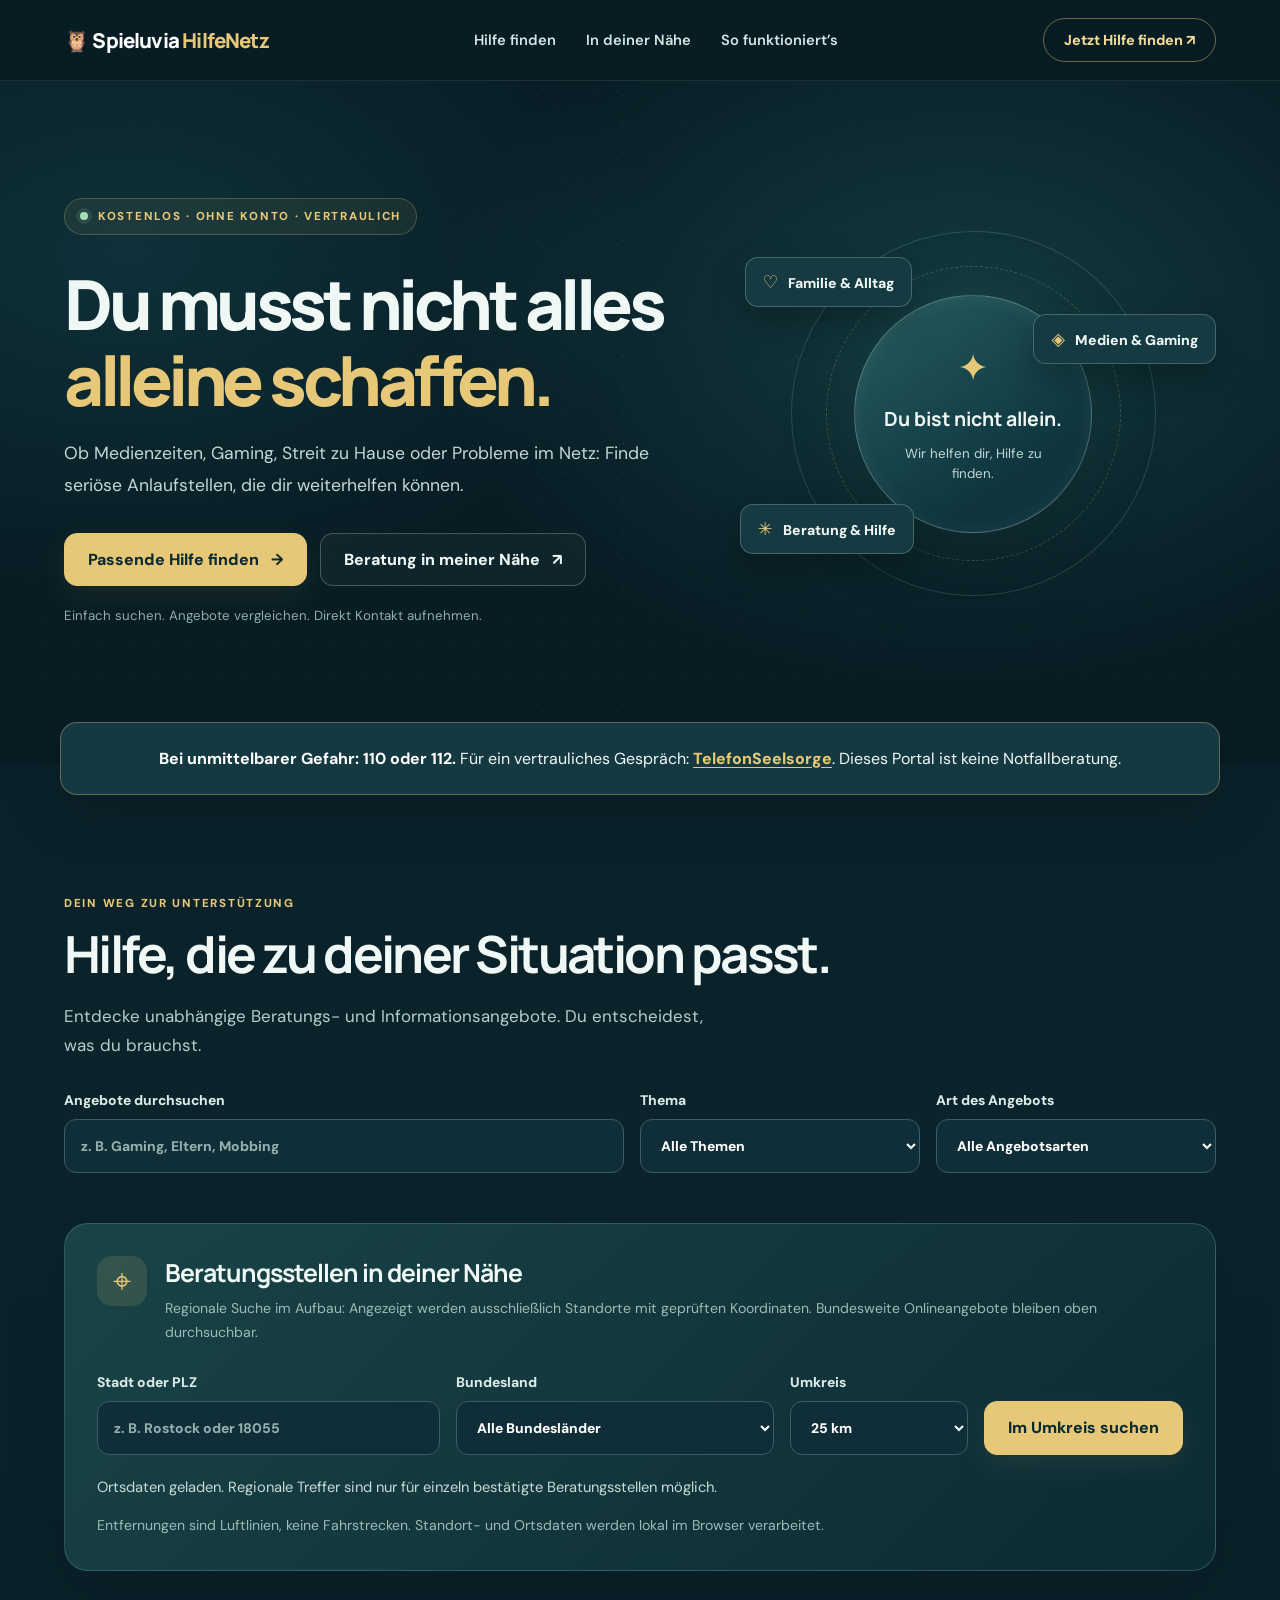
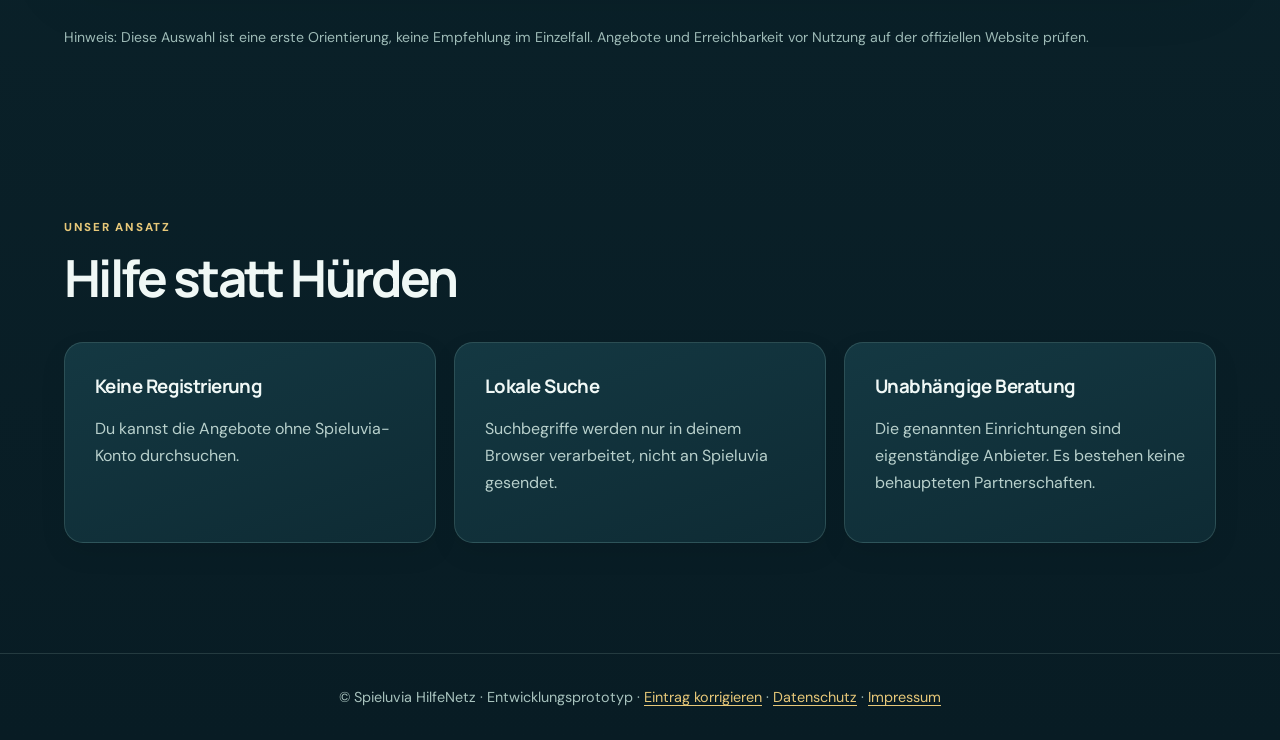
==== commit 2dd7acda: "Korrekturkontakt im Footer verlinken" ====
--- a/index.html
+++ b/index.html
@@ -1 +1 @@
-<!doctype html><html lang="de"><head><meta charset="utf-8"><meta name="viewport" content="width=device-width,initial-scale=1"><meta name="theme-color" content="#071b23"><meta name="description" content="Spieluvia HilfeNetz: Kostenlose, vertrauliche Orientierung zu Mediennutzung, Gaming, Familienberatung und Hilfe in Krisen."><title>Spieluvia HilfeNetz – Hilfe finden</title><link rel="stylesheet" href="assets/style.css"><style>body:not(.searched) #cards{display:none}body:not(.searched) #count{display:none}</style></head><body><a class="skip-link" href="#angebote">Direkt zur Hilfesuche</a><header class="top"><a class="brand" href="index.html">🦉 Spieluvia <span>HilfeNetz</span></a><nav aria-label="Hauptnavigation"><a href="#angebote">Hilfe finden</a><a href="#region">In deiner Nähe</a><a href="#sofunktionierts">So funktioniert’s</a></nav><a class="header-cta" href="#angebote">Jetzt Hilfe finden <span aria-hidden="true">↗</span></a></header><main><section class="hero"><div class="hero-inner"><div class="hero-copy"><p class="eyebrow"><span class="status-dot" aria-hidden="true"></span> KOSTENLOS · OHNE KONTO · VERTRAULICH</p><h1>Du musst nicht alles <em>alleine schaffen.</em></h1><p>Ob Medienzeiten, Gaming, Streit zu Hause oder Probleme im Netz: Finde seriöse Anlaufstellen, die dir weiterhelfen können.</p><div class="hero-actions"><a class="button" href="#angebote">Passende Hilfe finden <span aria-hidden="true">→</span></a><a class="button button-ghost" href="#region">Beratung in meiner Nähe <span aria-hidden="true">↗</span></a></div><p class="hero-note">Einfach suchen. Angebote vergleichen. Direkt Kontakt aufnehmen.</p></div><aside class="hero-visual" aria-label="Drei Wege zur Unterstützung"><div class="visual-orbit orbit-one"></div><div class="visual-orbit orbit-two"></div><div class="visual-center"><span aria-hidden="true">✦</span><strong>Du bist nicht allein.</strong><small>Wir helfen dir, Hilfe zu finden.</small></div><div class="visual-chip chip-one"><span aria-hidden="true">♡</span> Familie &amp; Alltag</div><div class="visual-chip chip-two"><span aria-hidden="true">◈</span> Medien &amp; Gaming</div><div class="visual-chip chip-three"><span aria-hidden="true">✳</span> Beratung &amp; Hilfe</div></aside></div></section><section class="urgent" aria-label="Notfallhilfe"><strong>Bei unmittelbarer Gefahr: 110 oder 112.</strong> Für ein vertrauliches Gespräch: <a href="https://www.telefonseelsorge.de/">TelefonSeelsorge</a>. Dieses Portal ist keine Notfallberatung.</section><section id="angebote" class="section"><p class="eyebrow">DEIN WEG ZUR UNTERSTÜTZUNG</p><h2>Hilfe, die zu deiner Situation passt.</h2><p class="section-lead">Entdecke unabhängige Beratungs- und Informationsangebote. Du entscheidest, was du brauchst.</p><div class="filters"><label for="search">Angebote durchsuchen<input id="search" type="search" placeholder="z. B. Gaming, Eltern, Mobbing"></label><label for="category">Thema<select id="category"><option value="">Alle Themen</option><option>Medienkompetenz</option><option>Mediennutzung</option><option>Familie</option><option>Online-Sicherheit</option><option>Krisenhilfe</option></select></label><label for="kind">Art des Angebots<select id="kind"><option value="">Alle Angebotsarten</option><option>Beratung &amp; Hilfe</option><option>Vermittlung &amp; Meldestellen</option><option>Prävention &amp; Information</option><option>Forschung &amp; Netzwerke</option><option>Kinderangebote &amp; Werkzeuge</option></select></label></div><section id="region" class="regional-panel" aria-label="Regionale Umkreissuche"><div class="regional-head"><span class="regional-icon" aria-hidden="true">⌖</span><div><h3>Beratungsstellen in deiner Nähe</h3><p class="small">Regionale Suche im Aufbau: Angezeigt werden ausschließlich Standorte mit geprüften Koordinaten. Bundesweite Onlineangebote bleiben oben durchsuchbar.</p></div></div><form id="geo-form" class="filters"><label for="place">Stadt oder PLZ<input id="place" placeholder="z. B. Rostock oder 18055" autocomplete="off" required></label><label for="state">Bundesland<select id="state"><option value="">Alle Bundesländer</option><option>Baden-Württemberg</option><option>Bayern</option><option>Berlin</option><option>Brandenburg</option><option>Bremen</option><option>Hamburg</option><option>Hessen</option><option>Mecklenburg-Vorpommern</option><option>Niedersachsen</option><option>Nordrhein-Westfalen</option><option>Rheinland-Pfalz</option><option>Saarland</option><option>Sachsen</option><option>Sachsen-Anhalt</option><option>Schleswig-Holstein</option><option>Thüringen</option></select></label><label for="radius">Umkreis<select id="radius"><option value="10">10 km</option><option value="25" selected>25 km</option><option value="50">50 km</option><option value="100">100 km</option></select></label><button class="button" type="submit">Im Umkreis suchen</button></form><p id="geo-status" role="status" aria-live="polite">Regionale Orts- und Standortdaten werden vorbereitet.</p><div id="local-results" class="cards"></div><p class="small">Entfernungen sind Luftlinien, keine Fahrstrecken. Standort- und Ortsdaten werden lokal im Browser verarbeitet.</p></section><p id="count" aria-live="polite"></p><div id="cards" class="cards"></div><p class="small">Hinweis: Diese Auswahl ist eine erste Orientierung, keine Empfehlung im Einzelfall. Angebote und Erreichbarkeit vor Nutzung auf der offiziellen Website prüfen.</p></section><section id="sofunktionierts" class="section about"><p class="eyebrow">UNSER ANSATZ</p><h2>Hilfe statt Hürden</h2><div class="features"><article><h3>Keine Registrierung</h3><p>Du kannst die Angebote ohne Spieluvia-Konto durchsuchen.</p></article><article><h3>Lokale Suche</h3><p>Suchbegriffe werden nur in deinem Browser verarbeitet, nicht an Spieluvia gesendet.</p></article><article><h3>Unabhängige Beratung</h3><p>Die genannten Einrichtungen sind eigenständige Anbieter. Es bestehen keine behaupteten Partnerschaften.</p></article></div></section></main><footer>© Spieluvia HilfeNetz · Entwicklungsprototyp · <a href="datenschutz.html">Datenschutz</a> · <a href="impressum.html">Impressum</a></footer><script>document.addEventListener("DOMContentLoaded",()=>{const fields=["search","category","kind"].map(id=>document.getElementById(id));const update=()=>{const ready=fields.some(el=>el&&el.value.trim());document.body.classList.toggle("searched",ready)};fields.forEach(el=>el&&el.addEventListener(el.tagName==="INPUT"?"input":"change",update));update()});</script><script src="assets/app.js" defer></script><script src="assets/contact.js" defer></script><script src="assets/geo.js" defer></script></body></html>+<!doctype html><html lang="de"><head><meta charset="utf-8"><meta name="viewport" content="width=device-width,initial-scale=1"><meta name="theme-color" content="#071b23"><meta name="description" content="Spieluvia HilfeNetz: Kostenlose, vertrauliche Orientierung zu Mediennutzung, Gaming, Familienberatung und Hilfe in Krisen."><title>Spieluvia HilfeNetz – Hilfe finden</title><link rel="stylesheet" href="assets/style.css"><style>body:not(.searched) #cards{display:none}body:not(.searched) #count{display:none}</style></head><body><a class="skip-link" href="#angebote">Direkt zur Hilfesuche</a><header class="top"><a class="brand" href="index.html">🦉 Spieluvia <span>HilfeNetz</span></a><nav aria-label="Hauptnavigation"><a href="#angebote">Hilfe finden</a><a href="#region">In deiner Nähe</a><a href="#sofunktionierts">So funktioniert’s</a></nav><a class="header-cta" href="#angebote">Jetzt Hilfe finden <span aria-hidden="true">↗</span></a></header><main><section class="hero"><div class="hero-inner"><div class="hero-copy"><p class="eyebrow"><span class="status-dot" aria-hidden="true"></span> KOSTENLOS · OHNE KONTO · VERTRAULICH</p><h1>Du musst nicht alles <em>alleine schaffen.</em></h1><p>Ob Medienzeiten, Gaming, Streit zu Hause oder Probleme im Netz: Finde seriöse Anlaufstellen, die dir weiterhelfen können.</p><div class="hero-actions"><a class="button" href="#angebote">Passende Hilfe finden <span aria-hidden="true">→</span></a><a class="button button-ghost" href="#region">Beratung in meiner Nähe <span aria-hidden="true">↗</span></a></div><p class="hero-note">Einfach suchen. Angebote vergleichen. Direkt Kontakt aufnehmen.</p></div><aside class="hero-visual" aria-label="Drei Wege zur Unterstützung"><div class="visual-orbit orbit-one"></div><div class="visual-orbit orbit-two"></div><div class="visual-center"><span aria-hidden="true">✦</span><strong>Du bist nicht allein.</strong><small>Wir helfen dir, Hilfe zu finden.</small></div><div class="visual-chip chip-one"><span aria-hidden="true">♡</span> Familie &amp; Alltag</div><div class="visual-chip chip-two"><span aria-hidden="true">◈</span> Medien &amp; Gaming</div><div class="visual-chip chip-three"><span aria-hidden="true">✳</span> Beratung &amp; Hilfe</div></aside></div></section><section class="urgent" aria-label="Notfallhilfe"><strong>Bei unmittelbarer Gefahr: 110 oder 112.</strong> Für ein vertrauliches Gespräch: <a href="https://www.telefonseelsorge.de/">TelefonSeelsorge</a>. Dieses Portal ist keine Notfallberatung.</section><section id="angebote" class="section"><p class="eyebrow">DEIN WEG ZUR UNTERSTÜTZUNG</p><h2>Hilfe, die zu deiner Situation passt.</h2><p class="section-lead">Entdecke unabhängige Beratungs- und Informationsangebote. Du entscheidest, was du brauchst.</p><div class="filters"><label for="search">Angebote durchsuchen<input id="search" type="search" placeholder="z. B. Gaming, Eltern, Mobbing"></label><label for="category">Thema<select id="category"><option value="">Alle Themen</option><option>Medienkompetenz</option><option>Mediennutzung</option><option>Familie</option><option>Online-Sicherheit</option><option>Krisenhilfe</option></select></label><label for="kind">Art des Angebots<select id="kind"><option value="">Alle Angebotsarten</option><option>Beratung &amp; Hilfe</option><option>Vermittlung &amp; Meldestellen</option><option>Prävention &amp; Information</option><option>Forschung &amp; Netzwerke</option><option>Kinderangebote &amp; Werkzeuge</option></select></label></div><section id="region" class="regional-panel" aria-label="Regionale Umkreissuche"><div class="regional-head"><span class="regional-icon" aria-hidden="true">⌖</span><div><h3>Beratungsstellen in deiner Nähe</h3><p class="small">Regionale Suche im Aufbau: Angezeigt werden ausschließlich Standorte mit geprüften Koordinaten. Bundesweite Onlineangebote bleiben oben durchsuchbar.</p></div></div><form id="geo-form" class="filters"><label for="place">Stadt oder PLZ<input id="place" placeholder="z. B. Rostock oder 18055" autocomplete="off" required></label><label for="state">Bundesland<select id="state"><option value="">Alle Bundesländer</option><option>Baden-Württemberg</option><option>Bayern</option><option>Berlin</option><option>Brandenburg</option><option>Bremen</option><option>Hamburg</option><option>Hessen</option><option>Mecklenburg-Vorpommern</option><option>Niedersachsen</option><option>Nordrhein-Westfalen</option><option>Rheinland-Pfalz</option><option>Saarland</option><option>Sachsen</option><option>Sachsen-Anhalt</option><option>Schleswig-Holstein</option><option>Thüringen</option></select></label><label for="radius">Umkreis<select id="radius"><option value="10">10 km</option><option value="25" selected>25 km</option><option value="50">50 km</option><option value="100">100 km</option></select></label><button class="button" type="submit">Im Umkreis suchen</button></form><p id="geo-status" role="status" aria-live="polite">Regionale Orts- und Standortdaten werden vorbereitet.</p><div id="local-results" class="cards"></div><p class="small">Entfernungen sind Luftlinien, keine Fahrstrecken. Standort- und Ortsdaten werden lokal im Browser verarbeitet.</p></section><p id="count" aria-live="polite"></p><div id="cards" class="cards"></div><p class="small">Hinweis: Diese Auswahl ist eine erste Orientierung, keine Empfehlung im Einzelfall. Angebote und Erreichbarkeit vor Nutzung auf der offiziellen Website prüfen.</p></section><section id="sofunktionierts" class="section about"><p class="eyebrow">UNSER ANSATZ</p><h2>Hilfe statt Hürden</h2><div class="features"><article><h3>Keine Registrierung</h3><p>Du kannst die Angebote ohne Spieluvia-Konto durchsuchen.</p></article><article><h3>Lokale Suche</h3><p>Suchbegriffe werden nur in deinem Browser verarbeitet, nicht an Spieluvia gesendet.</p></article><article><h3>Unabhängige Beratung</h3><p>Die genannten Einrichtungen sind eigenständige Anbieter. Es bestehen keine behaupteten Partnerschaften.</p></article></div></section></main><footer>© Spieluvia HilfeNetz · Entwicklungsprototyp · <a href="eintrag-korrigieren.html">Eintrag korrigieren</a> · <a href="datenschutz.html">Datenschutz</a> · <a href="impressum.html">Impressum</a></footer><script>document.addEventListener("DOMContentLoaded",()=>{const fields=["search","category","kind"].map(id=>document.getElementById(id));const update=()=>{const ready=fields.some(el=>el&&el.value.trim());document.body.classList.toggle("searched",ready)};fields.forEach(el=>el&&el.addEventListener(el.tagName==="INPUT"?"input":"change",update));update()});</script><script src="assets/app.js" defer></script><script src="assets/contact.js" defer></script><script src="assets/geo.js" defer></script></body></html>
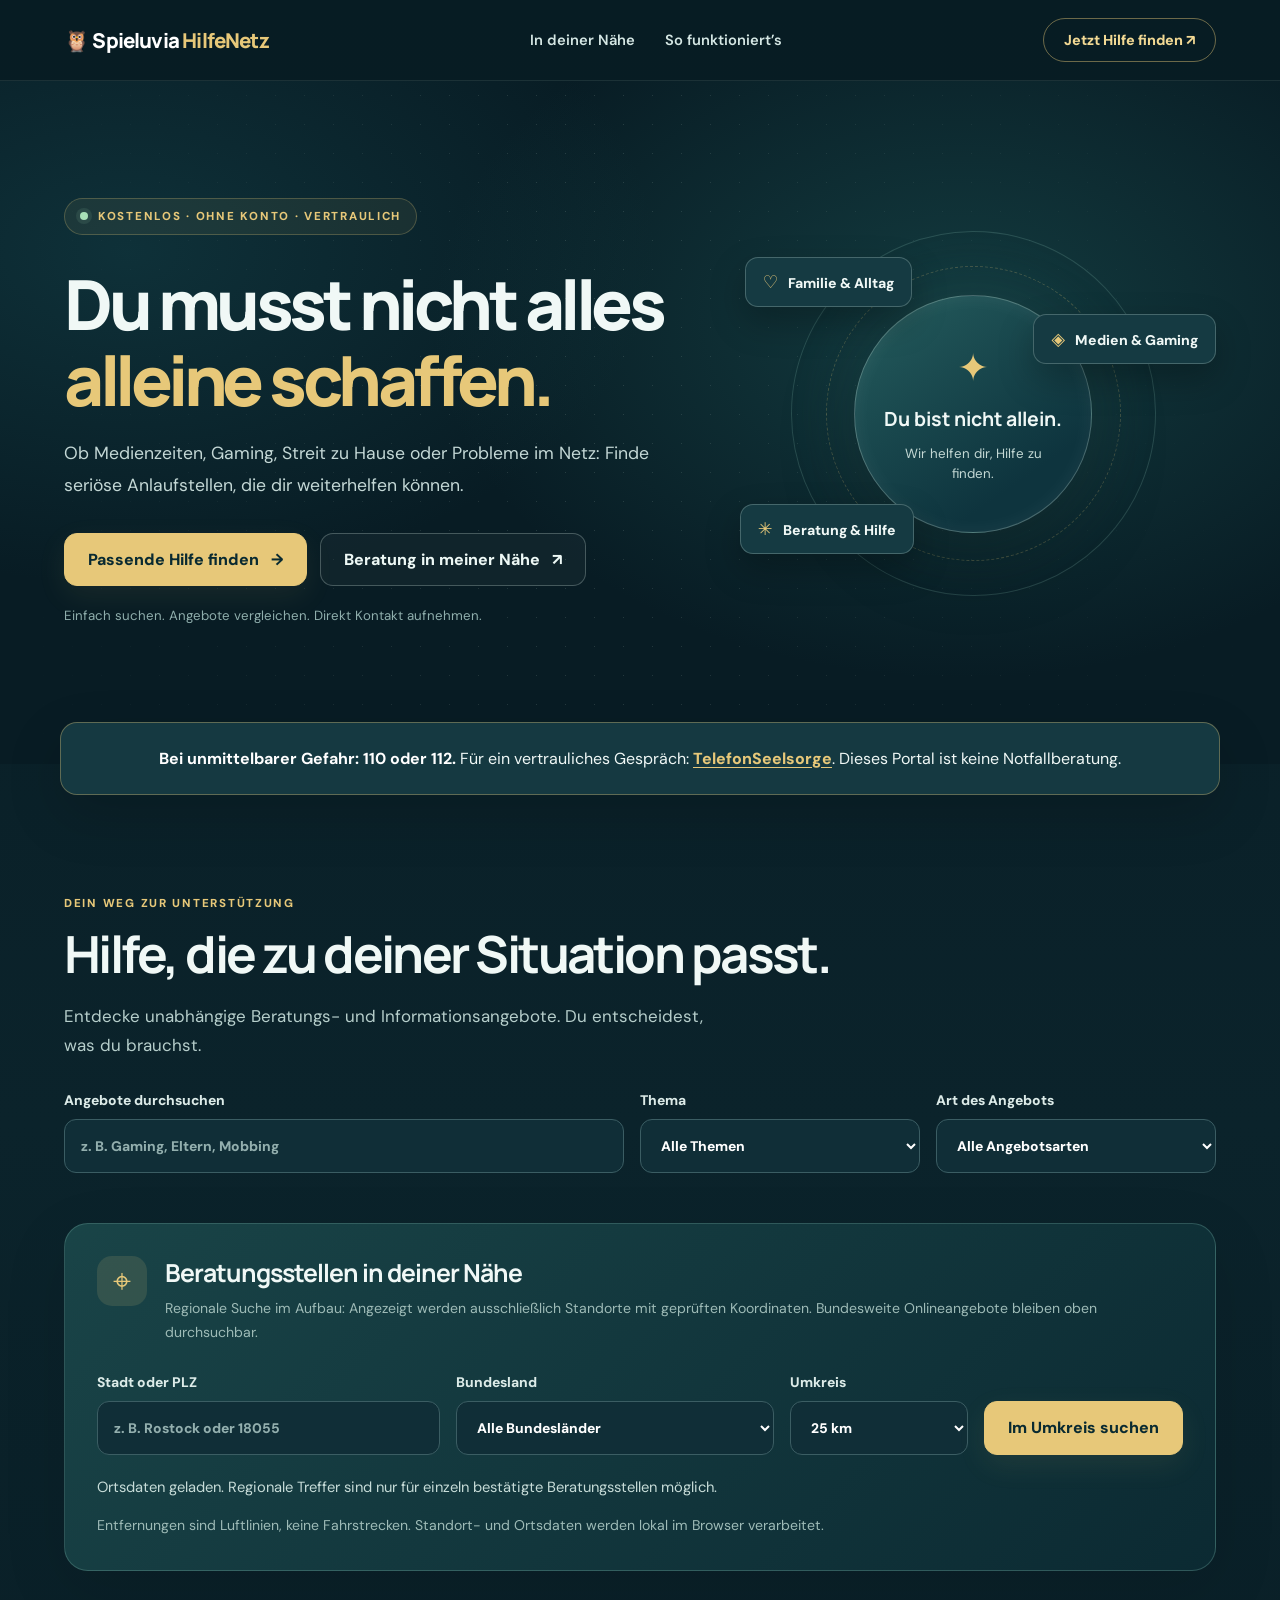
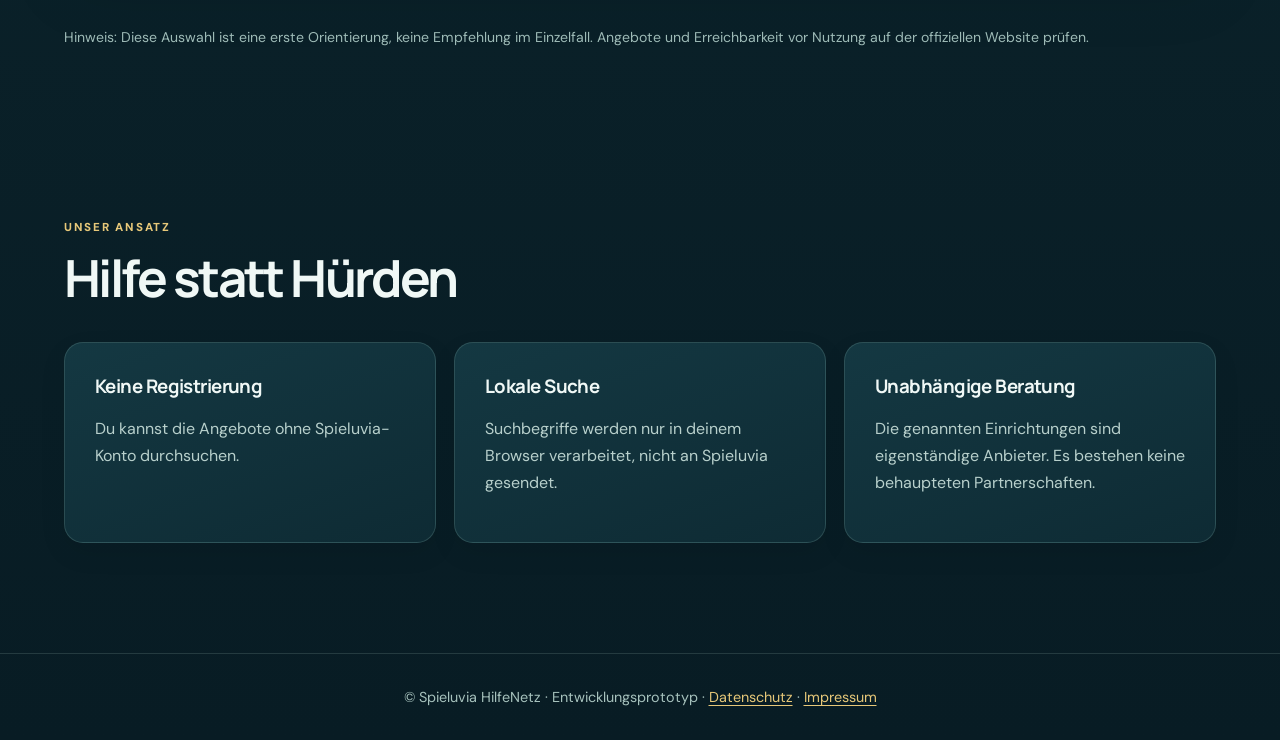
==== commit 23466fa7: "Doppelten Hilfe-finden-Link aus mobiler Navigation entfernen" ====
--- a/index.html
+++ b/index.html
@@ -1 +1 @@
-<!doctype html><html lang="de"><head><meta charset="utf-8"><meta name="viewport" content="width=device-width,initial-scale=1"><meta name="theme-color" content="#071b23"><meta name="description" content="Spieluvia HilfeNetz: Kostenlose, vertrauliche Orientierung zu Mediennutzung, Gaming, Familienberatung und Hilfe in Krisen."><title>Spieluvia HilfeNetz – Hilfe finden</title><link rel="stylesheet" href="assets/style.css"><style>body:not(.searched) #cards{display:none}body:not(.searched) #count{display:none}</style></head><body><a class="skip-link" href="#angebote">Direkt zur Hilfesuche</a><header class="top"><a class="brand" href="index.html">🦉 Spieluvia <span>HilfeNetz</span></a><nav aria-label="Hauptnavigation"><a href="#angebote">Hilfe finden</a><a href="#region">In deiner Nähe</a><a href="#sofunktionierts">So funktioniert’s</a></nav><a class="header-cta" href="#angebote">Jetzt Hilfe finden <span aria-hidden="true">↗</span></a></header><main><section class="hero"><div class="hero-inner"><div class="hero-copy"><p class="eyebrow"><span class="status-dot" aria-hidden="true"></span> KOSTENLOS · OHNE KONTO · VERTRAULICH</p><h1>Du musst nicht alles <em>alleine schaffen.</em></h1><p>Ob Medienzeiten, Gaming, Streit zu Hause oder Probleme im Netz: Finde seriöse Anlaufstellen, die dir weiterhelfen können.</p><div class="hero-actions"><a class="button" href="#angebote">Passende Hilfe finden <span aria-hidden="true">→</span></a><a class="button button-ghost" href="#region">Beratung in meiner Nähe <span aria-hidden="true">↗</span></a></div><p class="hero-note">Einfach suchen. Angebote vergleichen. Direkt Kontakt aufnehmen.</p></div><aside class="hero-visual" aria-label="Drei Wege zur Unterstützung"><div class="visual-orbit orbit-one"></div><div class="visual-orbit orbit-two"></div><div class="visual-center"><span aria-hidden="true">✦</span><strong>Du bist nicht allein.</strong><small>Wir helfen dir, Hilfe zu finden.</small></div><div class="visual-chip chip-one"><span aria-hidden="true">♡</span> Familie &amp; Alltag</div><div class="visual-chip chip-two"><span aria-hidden="true">◈</span> Medien &amp; Gaming</div><div class="visual-chip chip-three"><span aria-hidden="true">✳</span> Beratung &amp; Hilfe</div></aside></div></section><section class="urgent" aria-label="Notfallhilfe"><strong>Bei unmittelbarer Gefahr: 110 oder 112.</strong> Für ein vertrauliches Gespräch: <a href="https://www.telefonseelsorge.de/">TelefonSeelsorge</a>. Dieses Portal ist keine Notfallberatung.</section><section id="angebote" class="section"><p class="eyebrow">DEIN WEG ZUR UNTERSTÜTZUNG</p><h2>Hilfe, die zu deiner Situation passt.</h2><p class="section-lead">Entdecke unabhängige Beratungs- und Informationsangebote. Du entscheidest, was du brauchst.</p><div class="filters"><label for="search">Angebote durchsuchen<input id="search" type="search" placeholder="z. B. Gaming, Eltern, Mobbing"></label><label for="category">Thema<select id="category"><option value="">Alle Themen</option><option>Medienkompetenz</option><option>Mediennutzung</option><option>Familie</option><option>Online-Sicherheit</option><option>Krisenhilfe</option></select></label><label for="kind">Art des Angebots<select id="kind"><option value="">Alle Angebotsarten</option><option>Beratung &amp; Hilfe</option><option>Vermittlung &amp; Meldestellen</option><option>Prävention &amp; Information</option><option>Forschung &amp; Netzwerke</option><option>Kinderangebote &amp; Werkzeuge</option></select></label></div><section id="region" class="regional-panel" aria-label="Regionale Umkreissuche"><div class="regional-head"><span class="regional-icon" aria-hidden="true">⌖</span><div><h3>Beratungsstellen in deiner Nähe</h3><p class="small">Regionale Suche im Aufbau: Angezeigt werden ausschließlich Standorte mit geprüften Koordinaten. Bundesweite Onlineangebote bleiben oben durchsuchbar.</p></div></div><form id="geo-form" class="filters"><label for="place">Stadt oder PLZ<input id="place" placeholder="z. B. Rostock oder 18055" autocomplete="off" required></label><label for="state">Bundesland<select id="state"><option value="">Alle Bundesländer</option><option>Baden-Württemberg</option><option>Bayern</option><option>Berlin</option><option>Brandenburg</option><option>Bremen</option><option>Hamburg</option><option>Hessen</option><option>Mecklenburg-Vorpommern</option><option>Niedersachsen</option><option>Nordrhein-Westfalen</option><option>Rheinland-Pfalz</option><option>Saarland</option><option>Sachsen</option><option>Sachsen-Anhalt</option><option>Schleswig-Holstein</option><option>Thüringen</option></select></label><label for="radius">Umkreis<select id="radius"><option value="10">10 km</option><option value="25" selected>25 km</option><option value="50">50 km</option><option value="100">100 km</option></select></label><button class="button" type="submit">Im Umkreis suchen</button></form><p id="geo-status" role="status" aria-live="polite">Regionale Orts- und Standortdaten werden vorbereitet.</p><div id="local-results" class="cards"></div><p class="small">Entfernungen sind Luftlinien, keine Fahrstrecken. Standort- und Ortsdaten werden lokal im Browser verarbeitet.</p></section><p id="count" aria-live="polite"></p><div id="cards" class="cards"></div><p class="small">Hinweis: Diese Auswahl ist eine erste Orientierung, keine Empfehlung im Einzelfall. Angebote und Erreichbarkeit vor Nutzung auf der offiziellen Website prüfen.</p></section><section id="sofunktionierts" class="section about"><p class="eyebrow">UNSER ANSATZ</p><h2>Hilfe statt Hürden</h2><div class="features"><article><h3>Keine Registrierung</h3><p>Du kannst die Angebote ohne Spieluvia-Konto durchsuchen.</p></article><article><h3>Lokale Suche</h3><p>Suchbegriffe werden nur in deinem Browser verarbeitet, nicht an Spieluvia gesendet.</p></article><article><h3>Unabhängige Beratung</h3><p>Die genannten Einrichtungen sind eigenständige Anbieter. Es bestehen keine behaupteten Partnerschaften.</p></article></div></section></main><footer>© Spieluvia HilfeNetz · Entwicklungsprototyp · <a href="eintrag-korrigieren.html">Eintrag korrigieren</a> · <a href="datenschutz.html">Datenschutz</a> · <a href="impressum.html">Impressum</a></footer><script>document.addEventListener("DOMContentLoaded",()=>{const fields=["search","category","kind"].map(id=>document.getElementById(id));const update=()=>{const ready=fields.some(el=>el&&el.value.trim());document.body.classList.toggle("searched",ready)};fields.forEach(el=>el&&el.addEventListener(el.tagName==="INPUT"?"input":"change",update));update()});</script><script src="assets/app.js" defer></script><script src="assets/contact.js" defer></script><script src="assets/geo.js" defer></script></body></html>+<!doctype html><html lang="de"><head><meta charset="utf-8"><meta name="viewport" content="width=device-width,initial-scale=1"><meta name="theme-color" content="#071b23"><meta name="description" content="Spieluvia HilfeNetz: Kostenlose, vertrauliche Orientierung zu Mediennutzung, Gaming, Familienberatung und Hilfe in Krisen."><title>Spieluvia HilfeNetz – Hilfe finden</title><link rel="stylesheet" href="assets/style.css"><style>body:not(.searched) #cards{display:none}body:not(.searched) #count{display:none}</style></head><body><a class="skip-link" href="#angebote">Direkt zur Hilfesuche</a><header class="top"><a class="brand" href="index.html">🦉 Spieluvia <span>HilfeNetz</span></a><nav aria-label="Hauptnavigation"><a href="#region">In deiner Nähe</a><a href="#sofunktionierts">So funktioniert’s</a></nav><a class="header-cta" href="#angebote">Jetzt Hilfe finden <span aria-hidden="true">↗</span></a></header><main><section class="hero"><div class="hero-inner"><div class="hero-copy"><p class="eyebrow"><span class="status-dot" aria-hidden="true"></span> KOSTENLOS · OHNE KONTO · VERTRAULICH</p><h1>Du musst nicht alles <em>alleine schaffen.</em></h1><p>Ob Medienzeiten, Gaming, Streit zu Hause oder Probleme im Netz: Finde seriöse Anlaufstellen, die dir weiterhelfen können.</p><div class="hero-actions"><a class="button" href="#angebote">Passende Hilfe finden <span aria-hidden="true">→</span></a><a class="button button-ghost" href="#region">Beratung in meiner Nähe <span aria-hidden="true">↗</span></a></div><p class="hero-note">Einfach suchen. Angebote vergleichen. Direkt Kontakt aufnehmen.</p></div><aside class="hero-visual" aria-label="Drei Wege zur Unterstützung"><div class="visual-orbit orbit-one"></div><div class="visual-orbit orbit-two"></div><div class="visual-center"><span aria-hidden="true">✦</span><strong>Du bist nicht allein.</strong><small>Wir helfen dir, Hilfe zu finden.</small></div><div class="visual-chip chip-one"><span aria-hidden="true">♡</span> Familie &amp; Alltag</div><div class="visual-chip chip-two"><span aria-hidden="true">◈</span> Medien &amp; Gaming</div><div class="visual-chip chip-three"><span aria-hidden="true">✳</span> Beratung &amp; Hilfe</div></aside></div></section><section class="urgent" aria-label="Notfallhilfe"><strong>Bei unmittelbarer Gefahr: 110 oder 112.</strong> Für ein vertrauliches Gespräch: <a href="https://www.telefonseelsorge.de/">TelefonSeelsorge</a>. Dieses Portal ist keine Notfallberatung.</section><section id="angebote" class="section"><p class="eyebrow">DEIN WEG ZUR UNTERSTÜTZUNG</p><h2>Hilfe, die zu deiner Situation passt.</h2><p class="section-lead">Entdecke unabhängige Beratungs- und Informationsangebote. Du entscheidest, was du brauchst.</p><div class="filters"><label for="search">Angebote durchsuchen<input id="search" type="search" placeholder="z. B. Gaming, Eltern, Mobbing"></label><label for="category">Thema<select id="category"><option value="">Alle Themen</option><option>Medienkompetenz</option><option>Mediennutzung</option><option>Familie</option><option>Online-Sicherheit</option><option>Krisenhilfe</option></select></label><label for="kind">Art des Angebots<select id="kind"><option value="">Alle Angebotsarten</option><option>Beratung &amp; Hilfe</option><option>Vermittlung &amp; Meldestellen</option><option>Prävention &amp; Information</option><option>Forschung &amp; Netzwerke</option><option>Kinderangebote &amp; Werkzeuge</option></select></label></div><section id="region" class="regional-panel" aria-label="Regionale Umkreissuche"><div class="regional-head"><span class="regional-icon" aria-hidden="true">⌖</span><div><h3>Beratungsstellen in deiner Nähe</h3><p class="small">Regionale Suche im Aufbau: Angezeigt werden ausschließlich Standorte mit geprüften Koordinaten. Bundesweite Onlineangebote bleiben oben durchsuchbar.</p></div></div><form id="geo-form" class="filters"><label for="place">Stadt oder PLZ<input id="place" placeholder="z. B. Rostock oder 18055" autocomplete="off" required></label><label for="state">Bundesland<select id="state"><option value="">Alle Bundesländer</option><option>Baden-Württemberg</option><option>Bayern</option><option>Berlin</option><option>Brandenburg</option><option>Bremen</option><option>Hamburg</option><option>Hessen</option><option>Mecklenburg-Vorpommern</option><option>Niedersachsen</option><option>Nordrhein-Westfalen</option><option>Rheinland-Pfalz</option><option>Saarland</option><option>Sachsen</option><option>Sachsen-Anhalt</option><option>Schleswig-Holstein</option><option>Thüringen</option></select></label><label for="radius">Umkreis<select id="radius"><option value="10">10 km</option><option value="25" selected>25 km</option><option value="50">50 km</option><option value="100">100 km</option></select></label><button class="button" type="submit">Im Umkreis suchen</button></form><p id="geo-status" role="status" aria-live="polite">Regionale Orts- und Standortdaten werden vorbereitet.</p><div id="local-results" class="cards"></div><p class="small">Entfernungen sind Luftlinien, keine Fahrstrecken. Standort- und Ortsdaten werden lokal im Browser verarbeitet.</p></section><p id="count" aria-live="polite"></p><div id="cards" class="cards"></div><p class="small">Hinweis: Diese Auswahl ist eine erste Orientierung, keine Empfehlung im Einzelfall. Angebote und Erreichbarkeit vor Nutzung auf der offiziellen Website prüfen.</p></section><section id="sofunktionierts" class="section about"><p class="eyebrow">UNSER ANSATZ</p><h2>Hilfe statt Hürden</h2><div class="features"><article><h3>Keine Registrierung</h3><p>Du kannst die Angebote ohne Spieluvia-Konto durchsuchen.</p></article><article><h3>Lokale Suche</h3><p>Suchbegriffe werden nur in deinem Browser verarbeitet, nicht an Spieluvia gesendet.</p></article><article><h3>Unabhängige Beratung</h3><p>Die genannten Einrichtungen sind eigenständige Anbieter. Es bestehen keine behaupteten Partnerschaften.</p></article></div></section></main><footer>© Spieluvia HilfeNetz · Entwicklungsprototyp · <a href="datenschutz.html">Datenschutz</a> · <a href="impressum.html">Impressum</a></footer><script>document.addEventListener("DOMContentLoaded",()=>{const fields=["search","category","kind"].map(id=>document.getElementById(id));const update=()=>{const ready=fields.some(el=>el&&el.value.trim());document.body.classList.toggle("searched",ready)};fields.forEach(el=>el&&el.addEventListener(el.tagName==="INPUT"?"input":"change",update));update()});</script><script src="assets/app.js" defer></script><script src="assets/contact.js" defer></script><script src="assets/geo.js" defer></script></body></html>
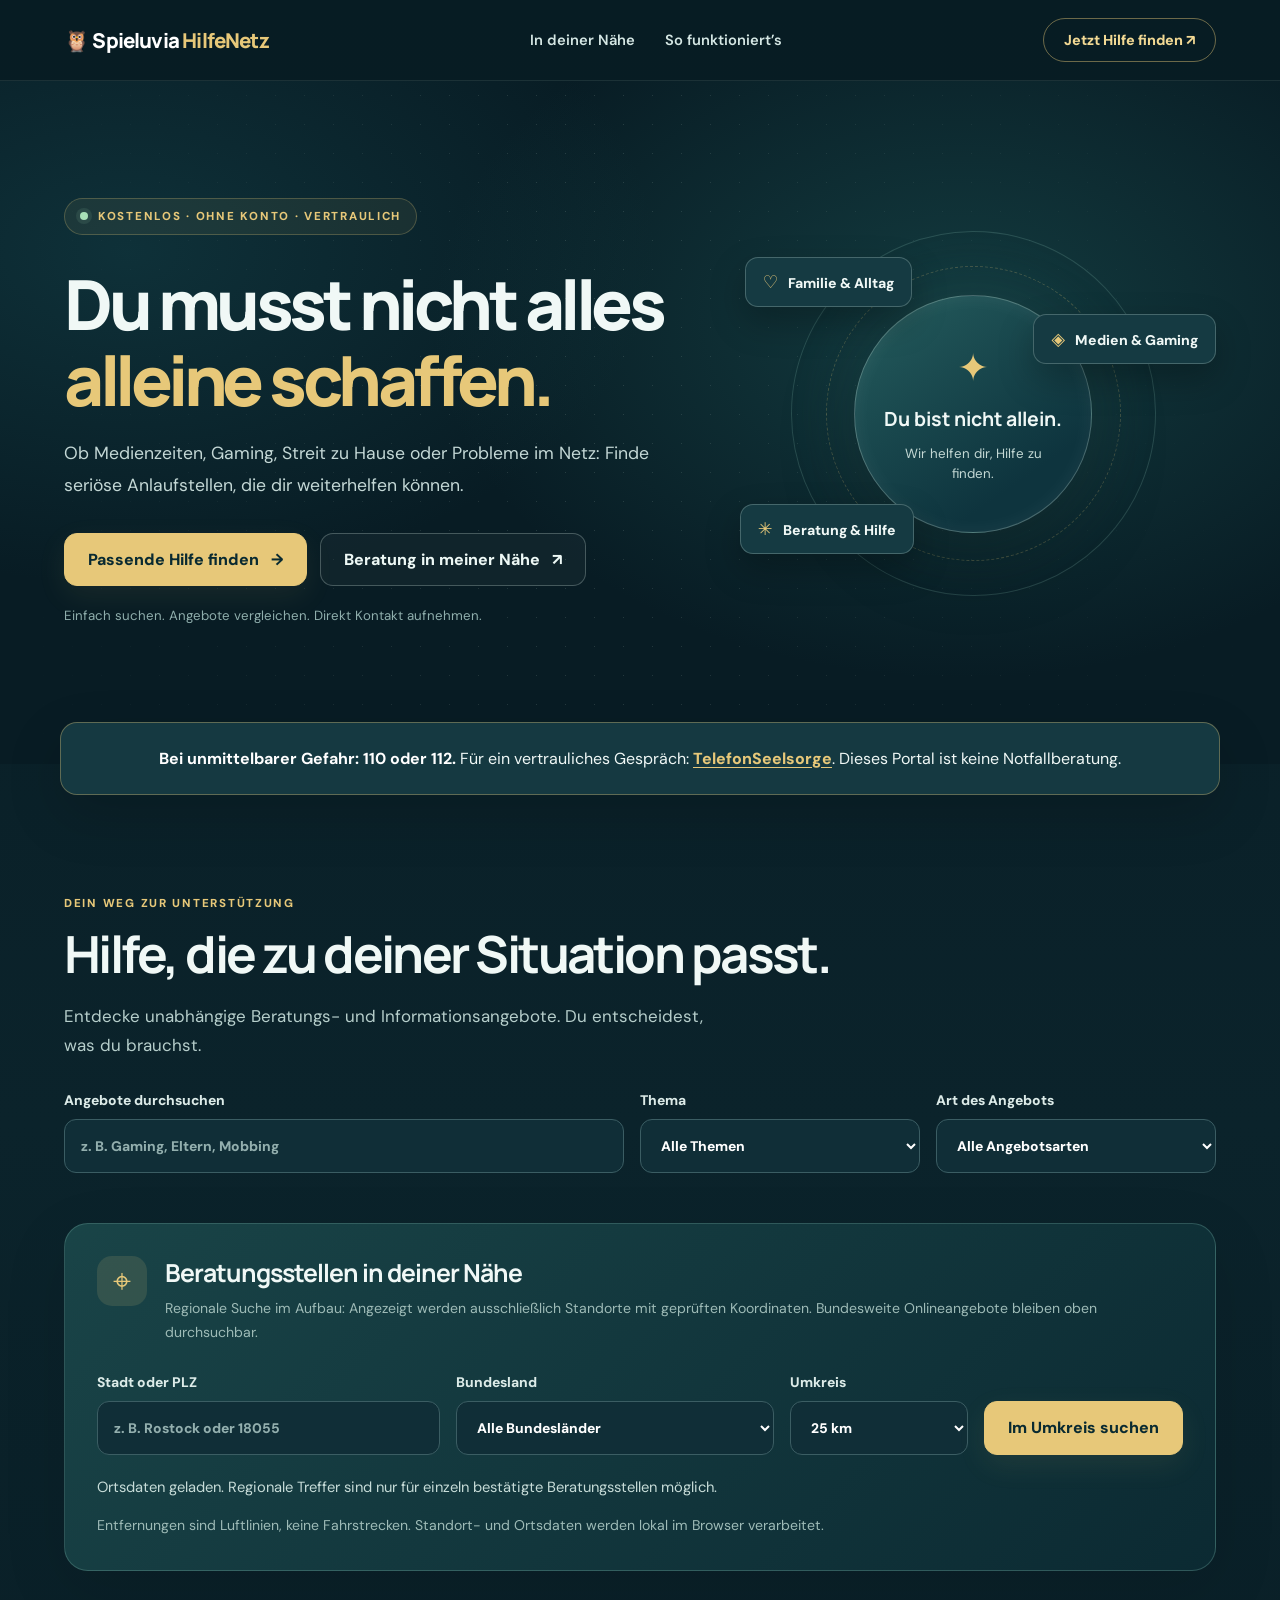
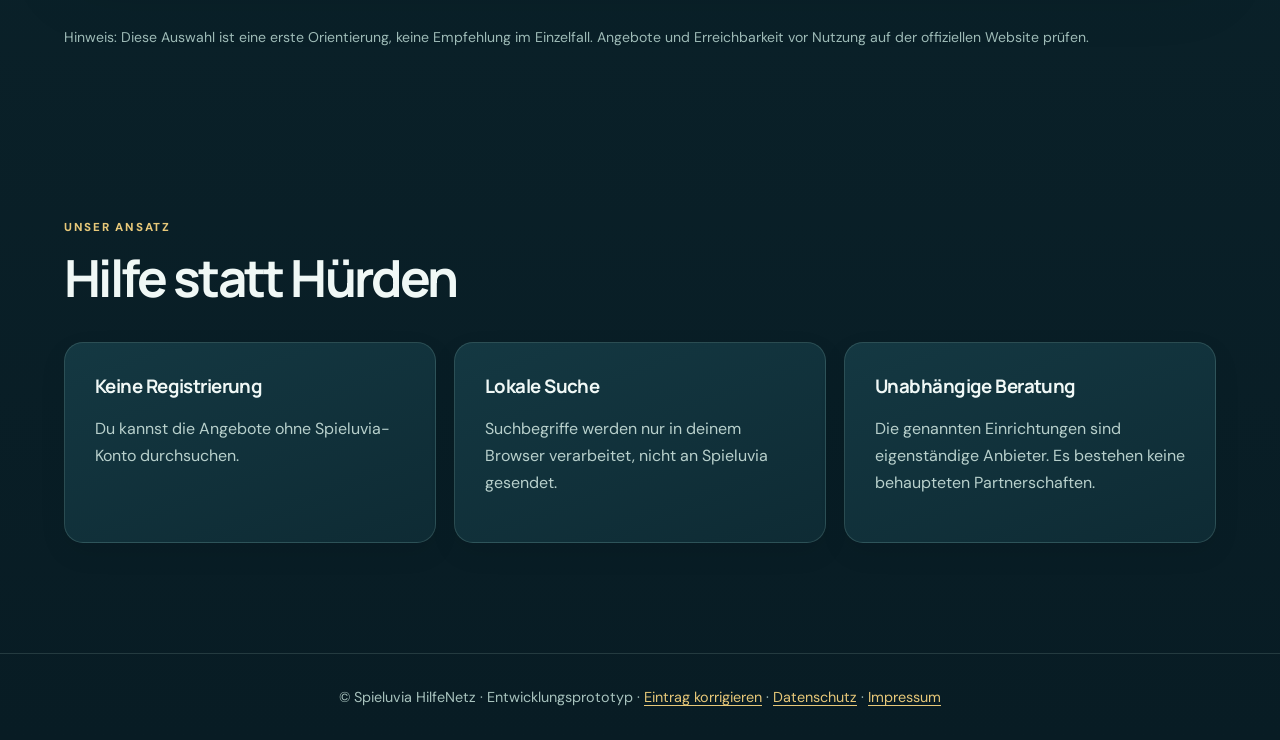
==== commit 0c1b9c78: "Korrekturseite im Footer verlinken" ====
--- a/index.html
+++ b/index.html
@@ -1 +1 @@
-<!doctype html><html lang="de"><head><meta charset="utf-8"><meta name="viewport" content="width=device-width,initial-scale=1"><meta name="theme-color" content="#071b23"><meta name="description" content="Spieluvia HilfeNetz: Kostenlose, vertrauliche Orientierung zu Mediennutzung, Gaming, Familienberatung und Hilfe in Krisen."><title>Spieluvia HilfeNetz – Hilfe finden</title><link rel="stylesheet" href="assets/style.css"><style>body:not(.searched) #cards{display:none}body:not(.searched) #count{display:none}</style></head><body><a class="skip-link" href="#angebote">Direkt zur Hilfesuche</a><header class="top"><a class="brand" href="index.html">🦉 Spieluvia <span>HilfeNetz</span></a><nav aria-label="Hauptnavigation"><a href="#region">In deiner Nähe</a><a href="#sofunktionierts">So funktioniert’s</a></nav><a class="header-cta" href="#angebote">Jetzt Hilfe finden <span aria-hidden="true">↗</span></a></header><main><section class="hero"><div class="hero-inner"><div class="hero-copy"><p class="eyebrow"><span class="status-dot" aria-hidden="true"></span> KOSTENLOS · OHNE KONTO · VERTRAULICH</p><h1>Du musst nicht alles <em>alleine schaffen.</em></h1><p>Ob Medienzeiten, Gaming, Streit zu Hause oder Probleme im Netz: Finde seriöse Anlaufstellen, die dir weiterhelfen können.</p><div class="hero-actions"><a class="button" href="#angebote">Passende Hilfe finden <span aria-hidden="true">→</span></a><a class="button button-ghost" href="#region">Beratung in meiner Nähe <span aria-hidden="true">↗</span></a></div><p class="hero-note">Einfach suchen. Angebote vergleichen. Direkt Kontakt aufnehmen.</p></div><aside class="hero-visual" aria-label="Drei Wege zur Unterstützung"><div class="visual-orbit orbit-one"></div><div class="visual-orbit orbit-two"></div><div class="visual-center"><span aria-hidden="true">✦</span><strong>Du bist nicht allein.</strong><small>Wir helfen dir, Hilfe zu finden.</small></div><div class="visual-chip chip-one"><span aria-hidden="true">♡</span> Familie &amp; Alltag</div><div class="visual-chip chip-two"><span aria-hidden="true">◈</span> Medien &amp; Gaming</div><div class="visual-chip chip-three"><span aria-hidden="true">✳</span> Beratung &amp; Hilfe</div></aside></div></section><section class="urgent" aria-label="Notfallhilfe"><strong>Bei unmittelbarer Gefahr: 110 oder 112.</strong> Für ein vertrauliches Gespräch: <a href="https://www.telefonseelsorge.de/">TelefonSeelsorge</a>. Dieses Portal ist keine Notfallberatung.</section><section id="angebote" class="section"><p class="eyebrow">DEIN WEG ZUR UNTERSTÜTZUNG</p><h2>Hilfe, die zu deiner Situation passt.</h2><p class="section-lead">Entdecke unabhängige Beratungs- und Informationsangebote. Du entscheidest, was du brauchst.</p><div class="filters"><label for="search">Angebote durchsuchen<input id="search" type="search" placeholder="z. B. Gaming, Eltern, Mobbing"></label><label for="category">Thema<select id="category"><option value="">Alle Themen</option><option>Medienkompetenz</option><option>Mediennutzung</option><option>Familie</option><option>Online-Sicherheit</option><option>Krisenhilfe</option></select></label><label for="kind">Art des Angebots<select id="kind"><option value="">Alle Angebotsarten</option><option>Beratung &amp; Hilfe</option><option>Vermittlung &amp; Meldestellen</option><option>Prävention &amp; Information</option><option>Forschung &amp; Netzwerke</option><option>Kinderangebote &amp; Werkzeuge</option></select></label></div><section id="region" class="regional-panel" aria-label="Regionale Umkreissuche"><div class="regional-head"><span class="regional-icon" aria-hidden="true">⌖</span><div><h3>Beratungsstellen in deiner Nähe</h3><p class="small">Regionale Suche im Aufbau: Angezeigt werden ausschließlich Standorte mit geprüften Koordinaten. Bundesweite Onlineangebote bleiben oben durchsuchbar.</p></div></div><form id="geo-form" class="filters"><label for="place">Stadt oder PLZ<input id="place" placeholder="z. B. Rostock oder 18055" autocomplete="off" required></label><label for="state">Bundesland<select id="state"><option value="">Alle Bundesländer</option><option>Baden-Württemberg</option><option>Bayern</option><option>Berlin</option><option>Brandenburg</option><option>Bremen</option><option>Hamburg</option><option>Hessen</option><option>Mecklenburg-Vorpommern</option><option>Niedersachsen</option><option>Nordrhein-Westfalen</option><option>Rheinland-Pfalz</option><option>Saarland</option><option>Sachsen</option><option>Sachsen-Anhalt</option><option>Schleswig-Holstein</option><option>Thüringen</option></select></label><label for="radius">Umkreis<select id="radius"><option value="10">10 km</option><option value="25" selected>25 km</option><option value="50">50 km</option><option value="100">100 km</option></select></label><button class="button" type="submit">Im Umkreis suchen</button></form><p id="geo-status" role="status" aria-live="polite">Regionale Orts- und Standortdaten werden vorbereitet.</p><div id="local-results" class="cards"></div><p class="small">Entfernungen sind Luftlinien, keine Fahrstrecken. Standort- und Ortsdaten werden lokal im Browser verarbeitet.</p></section><p id="count" aria-live="polite"></p><div id="cards" class="cards"></div><p class="small">Hinweis: Diese Auswahl ist eine erste Orientierung, keine Empfehlung im Einzelfall. Angebote und Erreichbarkeit vor Nutzung auf der offiziellen Website prüfen.</p></section><section id="sofunktionierts" class="section about"><p class="eyebrow">UNSER ANSATZ</p><h2>Hilfe statt Hürden</h2><div class="features"><article><h3>Keine Registrierung</h3><p>Du kannst die Angebote ohne Spieluvia-Konto durchsuchen.</p></article><article><h3>Lokale Suche</h3><p>Suchbegriffe werden nur in deinem Browser verarbeitet, nicht an Spieluvia gesendet.</p></article><article><h3>Unabhängige Beratung</h3><p>Die genannten Einrichtungen sind eigenständige Anbieter. Es bestehen keine behaupteten Partnerschaften.</p></article></div></section></main><footer>© Spieluvia HilfeNetz · Entwicklungsprototyp · <a href="datenschutz.html">Datenschutz</a> · <a href="impressum.html">Impressum</a></footer><script>document.addEventListener("DOMContentLoaded",()=>{const fields=["search","category","kind"].map(id=>document.getElementById(id));const update=()=>{const ready=fields.some(el=>el&&el.value.trim());document.body.classList.toggle("searched",ready)};fields.forEach(el=>el&&el.addEventListener(el.tagName==="INPUT"?"input":"change",update));update()});</script><script src="assets/app.js" defer></script><script src="assets/contact.js" defer></script><script src="assets/geo.js" defer></script></body></html>+<!doctype html><html lang="de"><head><meta charset="utf-8"><meta name="viewport" content="width=device-width,initial-scale=1"><meta name="theme-color" content="#071b23"><meta name="description" content="Spieluvia HilfeNetz: Kostenlose, vertrauliche Orientierung zu Mediennutzung, Gaming, Familienberatung und Hilfe in Krisen."><title>Spieluvia HilfeNetz – Hilfe finden</title><link rel="stylesheet" href="assets/style.css"><style>body:not(.searched) #cards{display:none}body:not(.searched) #count{display:none}</style></head><body><a class="skip-link" href="#angebote">Direkt zur Hilfesuche</a><header class="top"><a class="brand" href="index.html">🦉 Spieluvia <span>HilfeNetz</span></a><nav aria-label="Hauptnavigation"><a href="#region">In deiner Nähe</a><a href="#sofunktionierts">So funktioniert’s</a></nav><a class="header-cta" href="#angebote">Jetzt Hilfe finden <span aria-hidden="true">↗</span></a></header><main><section class="hero"><div class="hero-inner"><div class="hero-copy"><p class="eyebrow"><span class="status-dot" aria-hidden="true"></span> KOSTENLOS · OHNE KONTO · VERTRAULICH</p><h1>Du musst nicht alles <em>alleine schaffen.</em></h1><p>Ob Medienzeiten, Gaming, Streit zu Hause oder Probleme im Netz: Finde seriöse Anlaufstellen, die dir weiterhelfen können.</p><div class="hero-actions"><a class="button" href="#angebote">Passende Hilfe finden <span aria-hidden="true">→</span></a><a class="button button-ghost" href="#region">Beratung in meiner Nähe <span aria-hidden="true">↗</span></a></div><p class="hero-note">Einfach suchen. Angebote vergleichen. Direkt Kontakt aufnehmen.</p></div><aside class="hero-visual" aria-label="Drei Wege zur Unterstützung"><div class="visual-orbit orbit-one"></div><div class="visual-orbit orbit-two"></div><div class="visual-center"><span aria-hidden="true">✦</span><strong>Du bist nicht allein.</strong><small>Wir helfen dir, Hilfe zu finden.</small></div><div class="visual-chip chip-one"><span aria-hidden="true">♡</span> Familie &amp; Alltag</div><div class="visual-chip chip-two"><span aria-hidden="true">◈</span> Medien &amp; Gaming</div><div class="visual-chip chip-three"><span aria-hidden="true">✳</span> Beratung &amp; Hilfe</div></aside></div></section><section class="urgent" aria-label="Notfallhilfe"><strong>Bei unmittelbarer Gefahr: 110 oder 112.</strong> Für ein vertrauliches Gespräch: <a href="https://www.telefonseelsorge.de/">TelefonSeelsorge</a>. Dieses Portal ist keine Notfallberatung.</section><section id="angebote" class="section"><p class="eyebrow">DEIN WEG ZUR UNTERSTÜTZUNG</p><h2>Hilfe, die zu deiner Situation passt.</h2><p class="section-lead">Entdecke unabhängige Beratungs- und Informationsangebote. Du entscheidest, was du brauchst.</p><div class="filters"><label for="search">Angebote durchsuchen<input id="search" type="search" placeholder="z. B. Gaming, Eltern, Mobbing"></label><label for="category">Thema<select id="category"><option value="">Alle Themen</option><option>Medienkompetenz</option><option>Mediennutzung</option><option>Familie</option><option>Online-Sicherheit</option><option>Krisenhilfe</option></select></label><label for="kind">Art des Angebots<select id="kind"><option value="">Alle Angebotsarten</option><option>Beratung &amp; Hilfe</option><option>Vermittlung &amp; Meldestellen</option><option>Prävention &amp; Information</option><option>Forschung &amp; Netzwerke</option><option>Kinderangebote &amp; Werkzeuge</option></select></label></div><section id="region" class="regional-panel" aria-label="Regionale Umkreissuche"><div class="regional-head"><span class="regional-icon" aria-hidden="true">⌖</span><div><h3>Beratungsstellen in deiner Nähe</h3><p class="small">Regionale Suche im Aufbau: Angezeigt werden ausschließlich Standorte mit geprüften Koordinaten. Bundesweite Onlineangebote bleiben oben durchsuchbar.</p></div></div><form id="geo-form" class="filters"><label for="place">Stadt oder PLZ<input id="place" placeholder="z. B. Rostock oder 18055" autocomplete="off" required></label><label for="state">Bundesland<select id="state"><option value="">Alle Bundesländer</option><option>Baden-Württemberg</option><option>Bayern</option><option>Berlin</option><option>Brandenburg</option><option>Bremen</option><option>Hamburg</option><option>Hessen</option><option>Mecklenburg-Vorpommern</option><option>Niedersachsen</option><option>Nordrhein-Westfalen</option><option>Rheinland-Pfalz</option><option>Saarland</option><option>Sachsen</option><option>Sachsen-Anhalt</option><option>Schleswig-Holstein</option><option>Thüringen</option></select></label><label for="radius">Umkreis<select id="radius"><option value="10">10 km</option><option value="25" selected>25 km</option><option value="50">50 km</option><option value="100">100 km</option></select></label><button class="button" type="submit">Im Umkreis suchen</button></form><p id="geo-status" role="status" aria-live="polite">Regionale Orts- und Standortdaten werden vorbereitet.</p><div id="local-results" class="cards"></div><p class="small">Entfernungen sind Luftlinien, keine Fahrstrecken. Standort- und Ortsdaten werden lokal im Browser verarbeitet.</p></section><p id="count" aria-live="polite"></p><div id="cards" class="cards"></div><p class="small">Hinweis: Diese Auswahl ist eine erste Orientierung, keine Empfehlung im Einzelfall. Angebote und Erreichbarkeit vor Nutzung auf der offiziellen Website prüfen.</p></section><section id="sofunktionierts" class="section about"><p class="eyebrow">UNSER ANSATZ</p><h2>Hilfe statt Hürden</h2><div class="features"><article><h3>Keine Registrierung</h3><p>Du kannst die Angebote ohne Spieluvia-Konto durchsuchen.</p></article><article><h3>Lokale Suche</h3><p>Suchbegriffe werden nur in deinem Browser verarbeitet, nicht an Spieluvia gesendet.</p></article><article><h3>Unabhängige Beratung</h3><p>Die genannten Einrichtungen sind eigenständige Anbieter. Es bestehen keine behaupteten Partnerschaften.</p></article></div></section></main><footer>© Spieluvia HilfeNetz · Entwicklungsprototyp · <a href="eintrag-korrigieren.html">Eintrag korrigieren</a> · <a href="datenschutz.html">Datenschutz</a> · <a href="impressum.html">Impressum</a></footer><script>document.addEventListener("DOMContentLoaded",()=>{const fields=["search","category","kind"].map(id=>document.getElementById(id));const update=()=>{const ready=fields.some(el=>el&&el.value.trim());document.body.classList.toggle("searched",ready)};fields.forEach(el=>el&&el.addEventListener(el.tagName==="INPUT"?"input":"change",update));update()});</script><script src="assets/app.js" defer></script><script src="assets/contact.js" defer></script><script src="assets/geo.js" defer></script></body></html>
